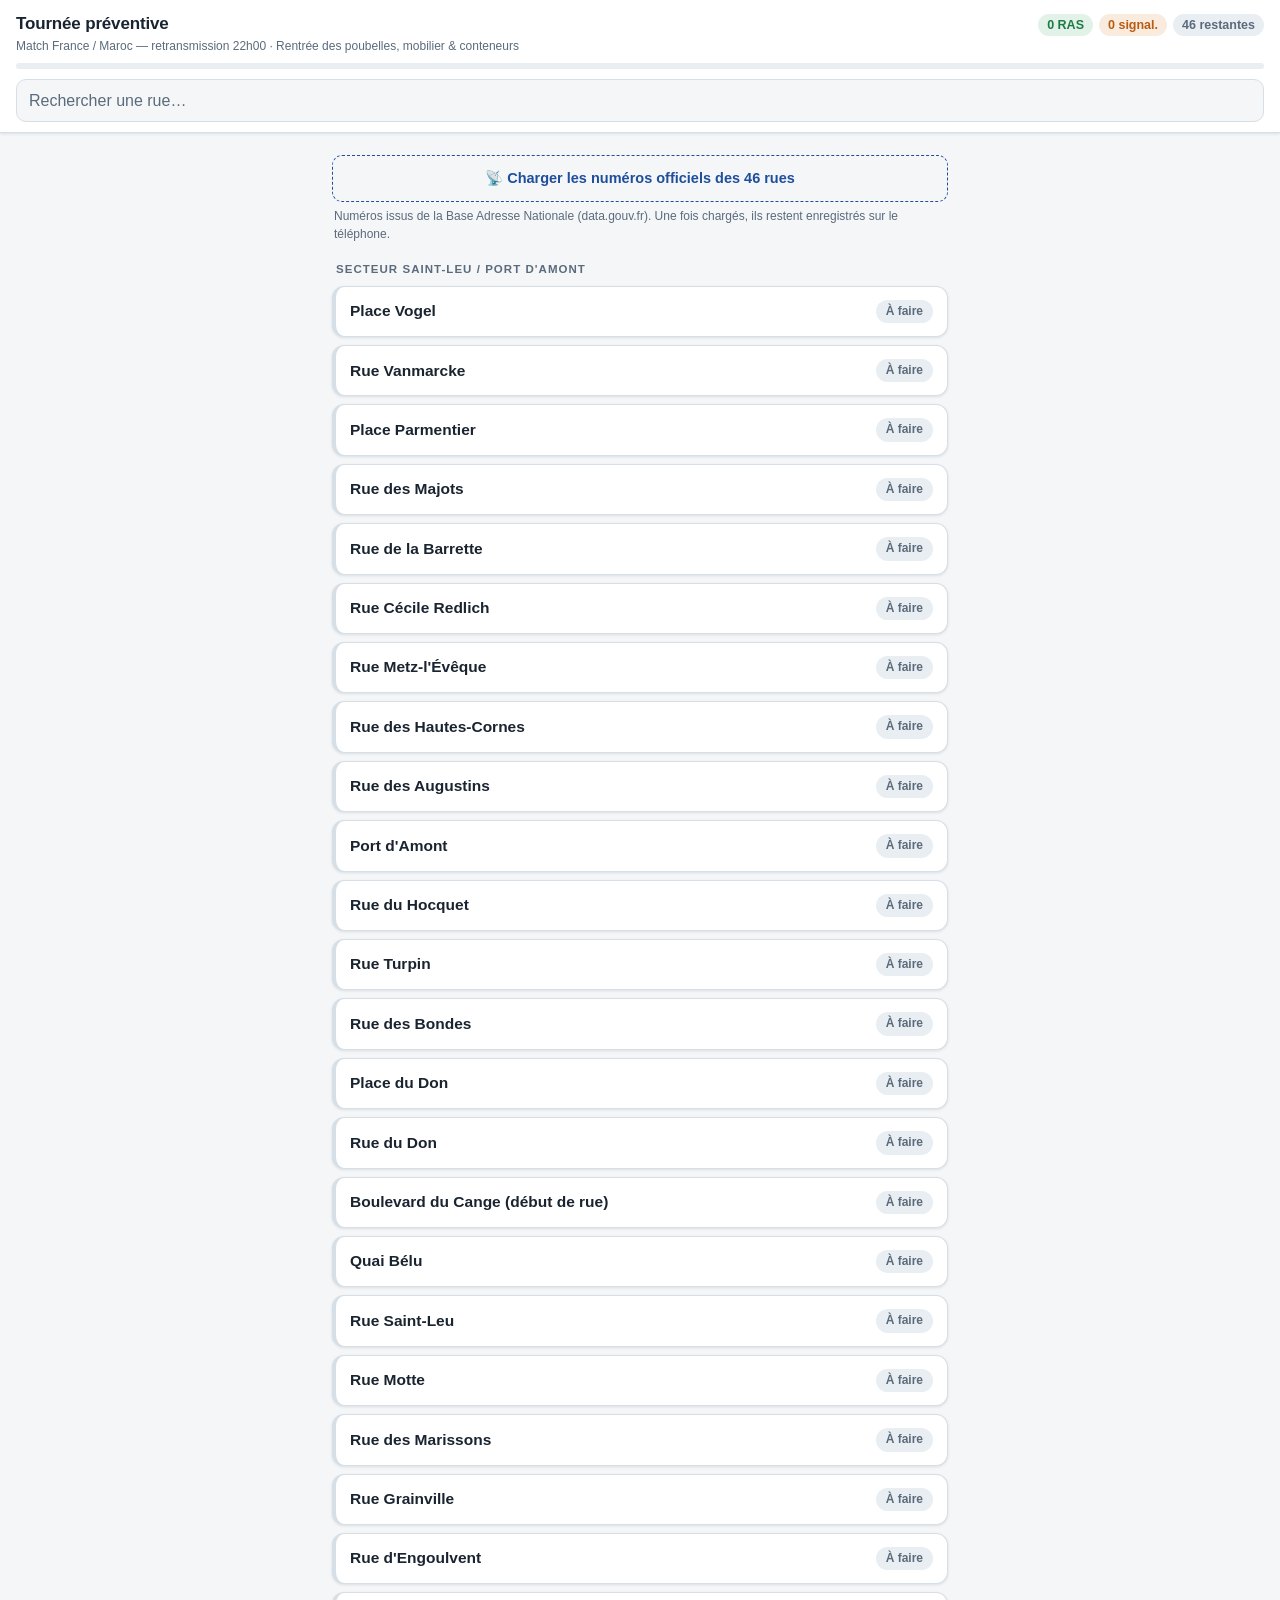
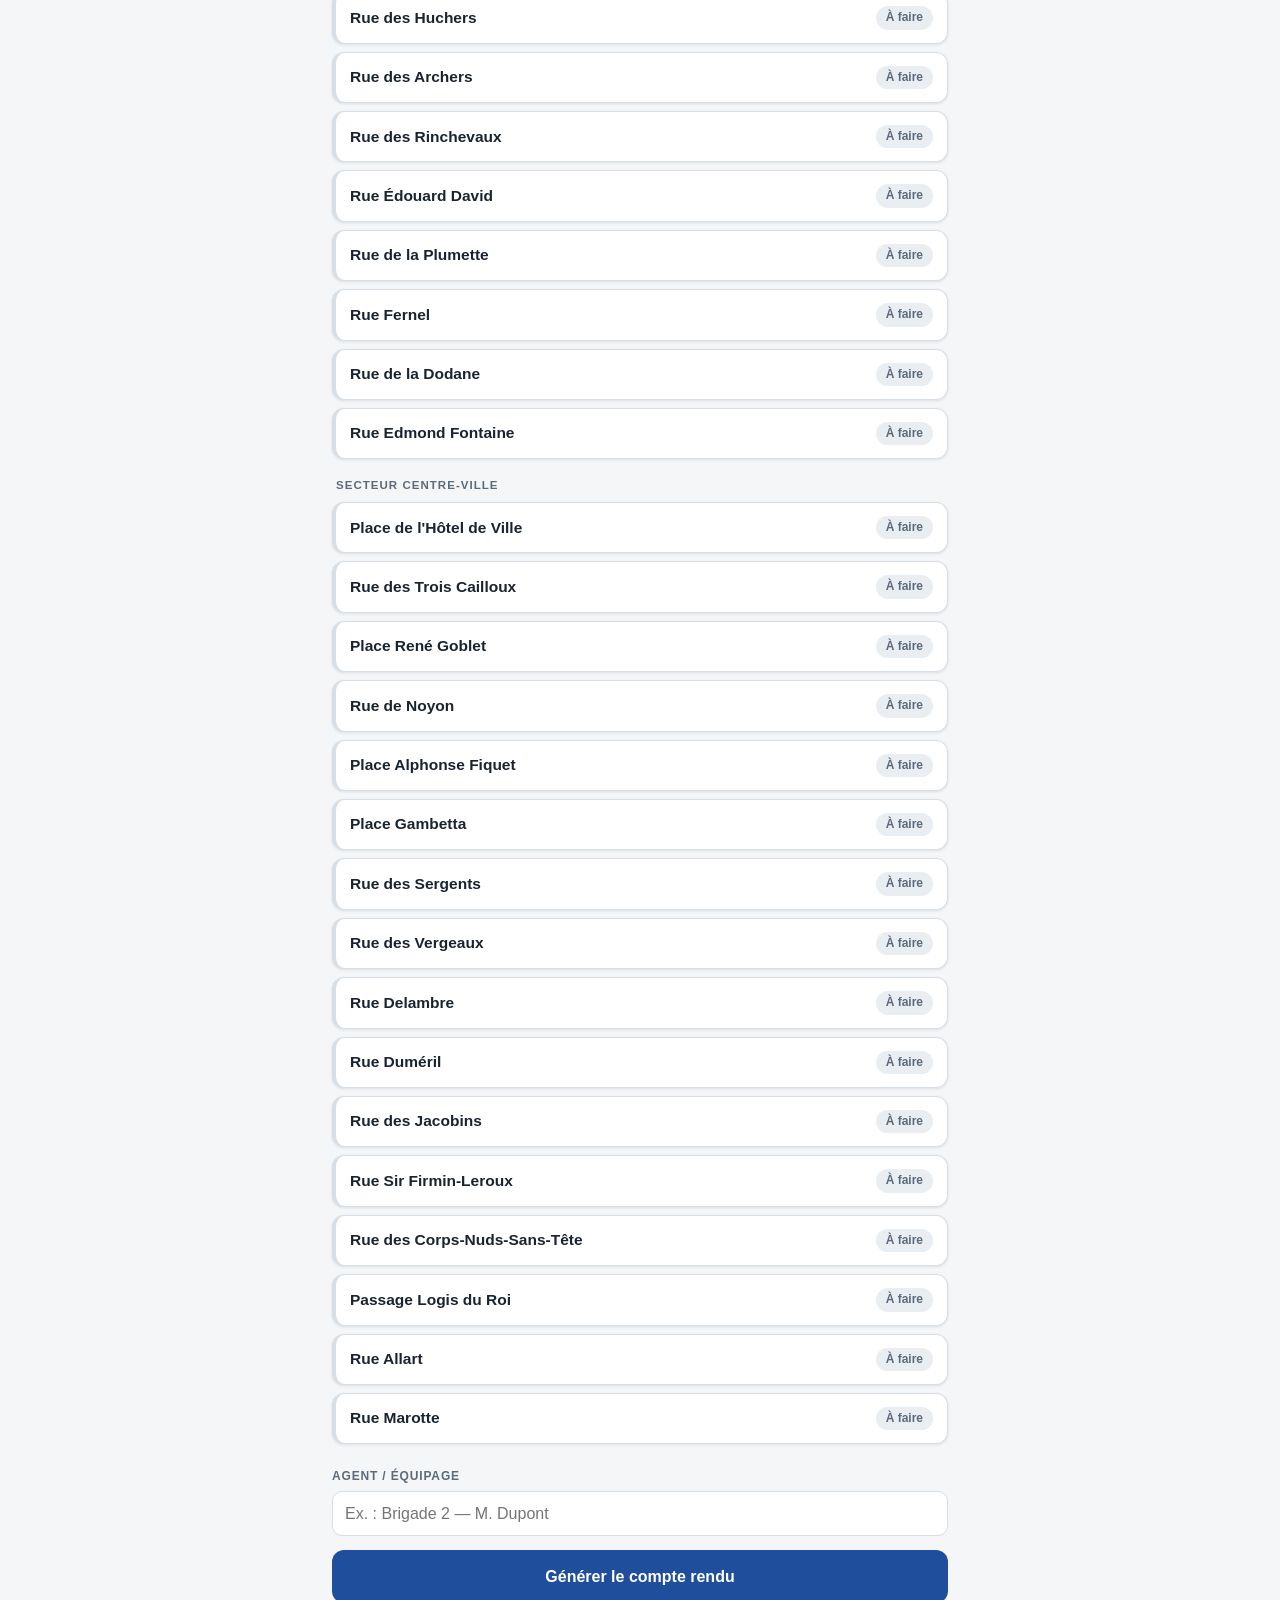
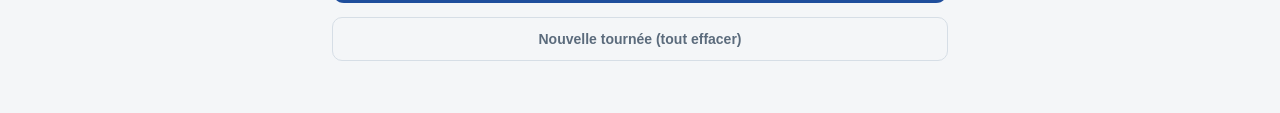
==== brigade-verte-v3/suivi/index.html @ 3e8d36f0 "Add street-patrol tracking page at /suivi/ with official house numbers Standalone mobile page to tra" ====
<!doctype html>
<html lang="fr">
<head>
<meta charset="utf-8">
<meta name="viewport" content="width=device-width, initial-scale=1, viewport-fit=cover">
<title>Suivi tournée — Match France / Maroc</title>
<link rel="icon" href="../assets/icons/icon-32.png">
<style>
:root{
  --ground:#F4F6F8; --card:#FFFFFF; --ink:#1A2430; --muted:#5B6B7C;
  --line:#D6DEE6; --accent:#1F4E9C; --accent-ink:#FFFFFF;
  --good:#1E7A46; --good-soft:#E2F2E8; --warn:#B85C12; --warn-soft:#F9EBDD;
  --todo-soft:#E9EEF3; --shadow:0 1px 3px rgba(20,32,48,.10); --chip-ink:#FFFFFF;
}
@media (prefers-color-scheme: dark){
  :root{
    --ground:#10161E; --card:#1A222D; --ink:#E8EDF3; --muted:#93A3B5;
    --line:#2B3644; --accent:#7FA9E8; --accent-ink:#0E1826;
    --good:#4CC07E; --good-soft:#173324; --warn:#E8963F; --warn-soft:#3A2712;
    --todo-soft:#232E3B; --shadow:0 1px 3px rgba(0,0,0,.35); --chip-ink:#10161E;
  }
}
*{box-sizing:border-box}
html,body{margin:0;padding:0}
body{
  background:var(--ground); color:var(--ink);
  font-family:-apple-system,BlinkMacSystemFont,"Segoe UI",Roboto,"Helvetica Neue",Arial,sans-serif;
  font-size:16px; line-height:1.45;
  -webkit-tap-highlight-color:transparent;
}
button{font:inherit; cursor:pointer}
input,textarea{font:inherit; color:var(--ink)}
button:focus-visible,input:focus-visible,textarea:focus-visible{outline:2px solid var(--accent); outline-offset:2px}
button:disabled{opacity:.55; cursor:default}

/* ── En-tête collant ── */
header{
  position:sticky; top:0; z-index:10;
  background:var(--card); border-bottom:1px solid var(--line);
  padding:12px 16px 10px; box-shadow:var(--shadow);
}
.hd-top{display:flex; align-items:baseline; justify-content:space-between; gap:8px}
h1{font-size:17px; font-weight:800; letter-spacing:-.01em; margin:0}
.hd-sub{font-size:12px; color:var(--muted); margin:1px 0 8px}
.counts{
  display:flex; gap:6px; font-size:12.5px; font-variant-numeric:tabular-nums;
  white-space:nowrap;
}
.count-chip{padding:2px 9px; border-radius:99px; font-weight:700}
.count-chip.ok{background:var(--good-soft); color:var(--good)}
.count-chip.pb{background:var(--warn-soft); color:var(--warn)}
.count-chip.left{background:var(--todo-soft); color:var(--muted)}
.progress{height:6px; border-radius:99px; background:var(--todo-soft); overflow:hidden; display:flex}
.progress .p-ok{background:var(--good); transition:width .25s}
.progress .p-pb{background:var(--warn); transition:width .25s}
.searchrow{display:flex; gap:8px; margin-top:10px}
.searchrow input{
  flex:1; min-width:0; padding:9px 12px; border:1px solid var(--line); border-radius:10px;
  background:var(--ground);
}
.searchrow input::placeholder{color:var(--muted)}

/* ── Chargement API global ── */
.api-bar{max-width:640px; margin:12px auto 0; padding:0}
.api-bar button{
  width:100%; padding:12px; border-radius:10px; border:1px dashed var(--accent);
  background:none; color:var(--accent); font-weight:700; font-size:14.5px;
}
.api-note{font-size:12px; color:var(--muted); margin:6px 2px 0}

/* ── Liste ── */
main{padding:10px 12px 40px; max-width:640px; margin:0 auto}
.sector{
  font-size:11.5px; font-weight:700; text-transform:uppercase; letter-spacing:.09em;
  color:var(--muted); margin:18px 4px 8px;
}
.street{
  background:var(--card); border:1px solid var(--line); border-radius:12px;
  margin-bottom:8px; overflow:hidden; box-shadow:var(--shadow);
  border-left:4px solid var(--line);
}
.street.st-ok{border-left-color:var(--good)}
.street.st-pb{border-left-color:var(--warn)}
.street-row{
  display:flex; align-items:center; gap:10px; width:100%;
  padding:13px 14px; background:none; border:0; color:inherit; text-align:left;
}
.street-name{flex:1; font-weight:600; font-size:15.5px}
.street-meta{font-size:12px; color:var(--muted); font-variant-numeric:tabular-nums; white-space:nowrap}
.pill{font-size:12px; font-weight:800; padding:3px 10px; border-radius:99px; white-space:nowrap}
.pill.ok{background:var(--good-soft); color:var(--good)}
.pill.pb{background:var(--warn-soft); color:var(--warn)}
.pill.todo{background:var(--todo-soft); color:var(--muted)}

.panel{border-top:1px solid var(--line); padding:12px 14px; display:none}
.street.open .panel{display:block}
.actions{display:flex; gap:8px}
.btn{
  flex:1; padding:12px 8px; border-radius:10px; border:1px solid var(--line);
  background:var(--ground); font-weight:700; font-size:15px; color:var(--ink);
}
.btn-ras.active{background:var(--good); border-color:var(--good); color:var(--chip-ink)}
.btn-pb.active{background:var(--warn); border-color:var(--warn); color:var(--chip-ink)}

/* ── Numéros de la rue ── */
.nums-block{margin-top:12px}
.nums-title{
  font-size:11.5px; font-weight:700; text-transform:uppercase; letter-spacing:.07em;
  color:var(--muted); margin:0 0 7px;
}
.api-row{display:flex; gap:8px; align-items:center}
.api-row button{
  flex:none; padding:9px 14px; border-radius:10px; border:1px solid var(--accent);
  background:none; color:var(--accent); font-weight:700; font-size:14px;
}
.api-status{flex:1; font-size:12.5px; color:var(--muted)}
.gen-row{display:flex; gap:8px; margin-top:8px}
.gen-row input{
  flex:1; min-width:0; padding:9px 12px; border:1px solid var(--line); border-radius:10px;
  background:var(--ground); font-variant-numeric:tabular-nums;
}
.gen-row input::placeholder{color:var(--muted)}
.gen-row button{
  flex:none; padding:9px 14px; border-radius:10px; border:1px solid var(--line);
  background:none; color:var(--muted); font-weight:700; font-size:14px;
}
.chips{display:flex; flex-wrap:wrap; gap:6px; margin-top:9px}
.chip{
  min-width:44px; min-height:40px; padding:6px 9px; border-radius:9px;
  border:1px solid var(--line); background:var(--ground); color:var(--ink);
  font-weight:700; font-size:14.5px; font-variant-numeric:tabular-nums;
}
.chip.c-ok{background:var(--good); border-color:var(--good); color:var(--chip-ink)}
.chip.c-pb{background:var(--warn); border-color:var(--warn); color:var(--chip-ink)}
.chips-legend{font-size:12px; color:var(--muted); margin-top:7px}
.nums-tools{display:flex; gap:8px; margin-top:9px}
.nums-tools input{
  flex:1; min-width:0; padding:8px 11px; border:1px solid var(--line); border-radius:9px;
  background:var(--ground); font-size:14px;
}
.nums-tools input::placeholder{color:var(--muted)}
.nums-tools button{
  flex:none; padding:8px 12px; border-radius:9px; border:1px solid var(--line);
  background:none; color:var(--muted); font-weight:700; font-size:13px;
}

/* ── Signalements par numéro ── */
.entries{display:none; margin-top:12px}
.street.has-entries .entries{display:block}
.entry{
  border:1px solid var(--line); border-radius:10px; padding:10px;
  margin-bottom:8px; background:var(--ground);
}
.entry-head{display:flex; align-items:center; gap:8px; margin-bottom:8px}
.entry-head label{font-size:12.5px; font-weight:700; color:var(--muted); white-space:nowrap}
.entry-num{
  flex:1; min-width:0; padding:8px 10px; border:1px solid var(--line); border-radius:8px;
  background:var(--card); font-variant-numeric:tabular-nums;
}
.entry-num::placeholder{color:var(--muted)}
.entry-del{
  width:34px; height:34px; flex:none; border-radius:8px; border:1px solid var(--line);
  background:var(--card); color:var(--muted); font-size:17px; font-weight:700; line-height:1;
}
.tags{display:flex; flex-wrap:wrap; gap:6px}
.tag{
  padding:7px 11px; border-radius:99px; border:1px solid var(--line);
  background:var(--card); font-size:13px; color:var(--ink);
}
.tag.active{background:var(--warn-soft); border-color:var(--warn); color:var(--warn); font-weight:700}
.entry textarea{
  width:100%; min-height:44px; margin-top:8px; padding:9px 12px; border:1px solid var(--line);
  border-radius:8px; background:var(--card); resize:vertical;
}
.entry textarea::placeholder{color:var(--muted)}
.add-entry{
  width:100%; padding:11px; border-radius:10px; border:1px dashed var(--warn);
  background:none; color:var(--warn); font-weight:700; font-size:14px;
}

/* ── Pied : compte rendu ── */
.report-zone{max-width:640px; margin:24px auto 0; padding:0 0 12px}
.big-btn{
  width:100%; padding:15px; border-radius:12px; border:0;
  background:var(--accent); color:var(--accent-ink); font-weight:800; font-size:16px;
}
.report-out{display:none; margin-top:14px; background:var(--card); border:1px solid var(--line); border-radius:12px; padding:14px}
.report-out.show{display:block}
.report-out pre{
  margin:0 0 12px; white-space:pre-wrap; word-wrap:break-word;
  font-family:ui-monospace,SFMono-Regular,Menlo,Consolas,monospace; font-size:13px; line-height:1.5;
  max-height:320px; overflow-y:auto;
}
.report-actions{display:flex; gap:8px}
.mini-btn{
  flex:1; padding:11px; border-radius:10px; border:1px solid var(--line);
  background:var(--ground); font-weight:700; color:var(--ink);
}
.footrow{display:flex; gap:8px; margin-top:14px}
.ghost{
  flex:1; padding:11px; border-radius:10px; border:1px solid var(--line);
  background:none; color:var(--muted); font-weight:600; font-size:14px;
}
.agent-row{margin-top:14px}
.agent-row label{display:block; font-size:12px; font-weight:700; color:var(--muted); text-transform:uppercase; letter-spacing:.07em; margin-bottom:5px}
.agent-row input{
  width:100%; padding:10px 12px; border:1px solid var(--line); border-radius:10px; background:var(--card);
}
.toast{
  position:fixed; bottom:18px; left:50%; transform:translateX(-50%) translateY(8px);
  background:var(--ink); color:var(--ground); padding:10px 18px; border-radius:99px;
  font-size:14px; font-weight:700; opacity:0; pointer-events:none; transition:opacity .2s, transform .2s;
  z-index:20; white-space:nowrap;
}
.toast.show{opacity:1; transform:translateX(-50%) translateY(0)}
@media (prefers-reduced-motion: reduce){ *{transition:none !important} }
</style>
</head>
<body>

<header>
  <div class="hd-top">
    <h1>Tournée préventive</h1>
    <div class="counts">
      <span class="count-chip ok" id="cOk">0 RAS</span><span class="count-chip pb" id="cPb">0 signal.</span><span class="count-chip left" id="cLeft">46 restantes</span>
    </div>
  </div>
  <p class="hd-sub">Match France / Maroc — retransmission 22h00 · Rentrée des poubelles, mobilier &amp; conteneurs</p>
  <div class="progress"><div class="p-ok" id="pOk" style="width:0%"></div><div class="p-pb" id="pPb" style="width:0%"></div></div>
  <div class="searchrow">
    <input type="search" id="search" placeholder="Rechercher une rue…" autocomplete="off">
  </div>
</header>

<main>
  <div class="api-bar">
    <button id="apiAllBtn">📡 Charger les numéros officiels des 46 rues</button>
    <p class="api-note" id="apiAllNote">Numéros issus de la Base Adresse Nationale (data.gouv.fr). Une fois chargés, ils restent enregistrés sur le téléphone.</p>
  </div>

  <div id="list"></div>

  <div class="report-zone">
    <div class="agent-row">
      <label for="agent">Agent / équipage</label>
      <input id="agent" placeholder="Ex. : Brigade 2 — M. Dupont" autocomplete="off">
    </div>
    <div style="height:14px"></div>
    <button class="big-btn" id="genBtn">Générer le compte rendu</button>
    <div class="report-out" id="reportOut">
      <pre id="reportText"></pre>
      <div class="report-actions">
        <button class="mini-btn" id="copyBtn">Copier</button>
        <button class="mini-btn" id="shareBtn">Partager</button>
      </div>
    </div>
    <div class="footrow">
      <button class="ghost" id="resetBtn">Nouvelle tournée (tout effacer)</button>
    </div>
  </div>
</main>

<div class="toast" id="toast"></div>

<script>
"use strict";
const SECTORS = [
  { name: "Secteur Saint-Leu / Port d'Amont", streets: [
    "Place Vogel","Rue Vanmarcke","Place Parmentier","Rue des Majots","Rue de la Barrette",
    "Rue Cécile Redlich","Rue Metz-l'Évêque","Rue des Hautes-Cornes","Rue des Augustins",
    "Port d'Amont","Rue du Hocquet","Rue Turpin","Rue des Bondes","Place du Don","Rue du Don",
    "Boulevard du Cange (début de rue)","Quai Bélu","Rue Saint-Leu","Rue Motte",
    "Rue des Marissons","Rue Grainville","Rue d'Engoulvent","Rue des Huchers","Rue des Archers",
    "Rue des Rinchevaux","Rue Édouard David","Rue de la Plumette","Rue Fernel",
    "Rue de la Dodane","Rue Edmond Fontaine"
  ]},
  { name: "Secteur Centre-ville", streets: [
    "Place de l'Hôtel de Ville","Rue des Trois Cailloux","Place René Goblet","Rue de Noyon",
    "Place Alphonse Fiquet","Place Gambetta","Rue des Sergents","Rue des Vergeaux",
    "Rue Delambre","Rue Duméril","Rue des Jacobins","Rue Sir Firmin-Leroux",
    "Rue des Corps-Nuds-Sans-Tête","Passage Logis du Roi","Rue Allart","Rue Marotte"
  ]}
];
const TAGS = ["Poubelles sorties","Conteneur Veolia","Mobilier commerce","Objet / projectile","Occupant prévenu","Autre"];
const ALL = SECTORS.flatMap(s => s.streets);
const KEY = "tournee-france-maroc-v1";

// Mêmes API que le reste de l'application (voir js/api.js)
const ADRESSE_API = "https://api-adresse.data.gouv.fr/search/";
const BAN_LOOKUP = "https://plateforme.adresse.data.gouv.fr/lookup/";
const AMIENS_CITYCODE = "80021";

let state = { agent: "", streets: {} };
try {
  const saved = JSON.parse(localStorage.getItem(KEY));
  if (saved && saved.streets) state = saved;
} catch (e) { /* stockage indisponible : la session reste en mémoire */ }

Object.values(state.streets).forEach(d => {
  if (!Array.isArray(d.entries)) d.entries = [];
  if (!Array.isArray(d.nums)) d.nums = []; // [{num:"12", st:"ok"|"pb"|""}]
});

function save(){
  try { localStorage.setItem(KEY, JSON.stringify(state)); } catch (e) {}
}
function st(name){
  if (!state.streets[name]) state.streets[name] = { status:"todo", time:"", entries:[], nums:[], api:false };
  return state.streets[name];
}
function now(){
  return new Date().toLocaleTimeString("fr-FR",{hour:"2-digit",minute:"2-digit"});
}
function numSortKey(v){
  const m = String(v).match(/\d+/);
  return m ? parseInt(m[0],10) : Infinity;
}
function sortNums(arr){
  arr.sort((a,b) => numSortKey(a.num) - numSortKey(b.num) || String(a.num).localeCompare(String(b.num),"fr"));
}
function norm(s){
  return String(s||"").normalize("NFD").replace(/[̀-ͯ]/g,"").toLowerCase()
    .replace(/[^a-z0-9]+/g," ").trim();
}

/* ── Récupération des numéros officiels (Base Adresse Nationale) ── */
function streetQuery(name){
  return name.replace(/\(.*?\)/g,"").trim(); // "Boulevard du Cange (début de rue)" → "Boulevard du Cange"
}
async function fetchStreetNums(name){
  const q = streetQuery(name);
  let nums = [];
  // 1) Retrouver l'identifiant BAN de la voie, puis lister tous ses numéros
  try {
    const r = await fetch(`${ADRESSE_API}?q=${encodeURIComponent(q)}&citycode=${AMIENS_CITYCODE}&type=street&limit=3`);
    if (r.ok){
      const j = await r.json();
      const feat = (j.features || []).find(f => f.properties && f.properties.id);
      if (feat){
        const r2 = await fetch(BAN_LOOKUP + encodeURIComponent(feat.properties.id));
        if (r2.ok){
          const v = await r2.json();
          const hns = Array.isArray(v.housenumbers) ? v.housenumbers
            : (v.housenumbers && typeof v.housenumbers === "object") ? Object.values(v.housenumbers)
            : Array.isArray(v.numeros) ? v.numeros : [];
          nums = hns.map(h => {
            if (typeof h === "string" || typeof h === "number") return String(h);
            const n = h.numero != null ? h.numero : h.number;
            const sfx = h.suffixe || h.suffix || "";
            return n != null ? (String(n) + (sfx ? " " + sfx : "")) : null;
          }).filter(Boolean);
        }
      }
    }
  } catch (e) { /* on passe au plan B */ }
  // 2) Plan B : recherche directe de numéros sur la voie
  if (!nums.length){
    try {
      const r3 = await fetch(`${ADRESSE_API}?q=${encodeURIComponent(q)}&citycode=${AMIENS_CITYCODE}&type=housenumber&limit=100`);
      if (r3.ok){
        const j3 = await r3.json();
        const target = norm(q);
        nums = (j3.features || [])
          .filter(f => f.properties && f.properties.housenumber &&
                       norm(f.properties.street || f.properties.name).indexOf(target) !== -1)
          .map(f => String(f.properties.housenumber));
      }
    } catch (e) { /* réseau indisponible */ }
  }
  // Déduplication
  const seen = new Set();
  return nums.filter(n => { const k = norm(n); if (seen.has(k)) return false; seen.add(k); return true; });
}
function mergeNums(name, fetched){
  const d = st(name);
  const existing = new Set(d.nums.map(x => norm(x.num)));
  let added = 0;
  fetched.forEach(n => {
    if (!existing.has(norm(n))){ d.nums.push({ num: n, st: "" }); added++; }
  });
  if (fetched.length) d.api = true;
  return added;
}

/* ── Rendu de la liste ── */
const listEl = document.getElementById("list");
const repaintFns = {};
SECTORS.forEach(sector => {
  const h = document.createElement("div");
  h.className = "sector";
  h.textContent = sector.name;
  listEl.appendChild(h);
  sector.streets.forEach(name => listEl.appendChild(buildStreet(name)));
});

function buildStreet(name){
  const s = st(name);
  const card = document.createElement("div");
  card.className = "street";
  card.dataset.name = name.toLowerCase();

  const row = document.createElement("button");
  row.className = "street-row";
  row.setAttribute("aria-expanded","false");
  const nm = document.createElement("span");
  nm.className = "street-name";
  nm.textContent = name;
  const meta = document.createElement("span");
  meta.className = "street-meta";
  const pill = document.createElement("span");
  pill.className = "pill todo";
  pill.textContent = "À faire";
  row.append(nm, meta, pill);

  const panel = document.createElement("div");
  panel.className = "panel";

  /* Boutons rue entière */
  const actions = document.createElement("div");
  actions.className = "actions";
  const bRas = document.createElement("button");
  bRas.className = "btn btn-ras";
  bRas.textContent = "✓ Rue RAS";
  const bPb = document.createElement("button");
  bPb.className = "btn btn-pb";
  bPb.textContent = "⚠ À signaler";
  actions.append(bRas, bPb);

  /* Bloc numéros */
  const numsBlock = document.createElement("div");
  numsBlock.className = "nums-block";
  const numsTitle = document.createElement("p");
  numsTitle.className = "nums-title";
  numsTitle.textContent = "Numéros de la rue";
  numsBlock.appendChild(numsTitle);

  const apiRow = document.createElement("div");
  apiRow.className = "api-row";
  const apiBtn = document.createElement("button");
  apiBtn.textContent = "📡 Charger les n°";
  const apiStatus = document.createElement("span");
  apiStatus.className = "api-status";
  apiRow.append(apiBtn, apiStatus);

  const genRow = document.createElement("div");
  genRow.className = "gen-row";
  const genInput = document.createElement("input");
  genInput.type = "number";
  genInput.min = "1";
  genInput.inputMode = "numeric";
  genInput.placeholder = "Ou : dernier n° (ex. 42)";
  const genBtn = document.createElement("button");
  genBtn.textContent = "Créer 1 → …";
  genRow.append(genInput, genBtn);

  const chips = document.createElement("div");
  chips.className = "chips";

  const legend = document.createElement("p");
  legend.className = "chips-legend";
  legend.textContent = "1 appui = fait (vert) · 2 appuis = à signaler (orange) · 3 appuis = remise à zéro";

  const tools = document.createElement("div");
  tools.className = "nums-tools";
  const addNumInput = document.createElement("input");
  addNumInput.placeholder = "Ajouter un n° isolé (ex. 12 bis)";
  addNumInput.autocomplete = "off";
  const addNumBtn = document.createElement("button");
  addNumBtn.textContent = "+ n°";
  tools.append(addNumInput, addNumBtn);

  numsBlock.append(apiRow, genRow, chips, legend, tools);

  /* Signalements */
  const entriesEl = document.createElement("div");
  entriesEl.className = "entries";
  const addBtn = document.createElement("button");
  addBtn.className = "add-entry";
  addBtn.textContent = "+ Ajouter un signalement";
  entriesEl.appendChild(addBtn);

  function findEntry(num){
    return st(name).entries.find(en => en.num.trim() === String(num).trim());
  }

  function buildEntry(entry){
    const box = document.createElement("div");
    box.className = "entry";
    const head = document.createElement("div");
    head.className = "entry-head";
    const lab = document.createElement("label");
    lab.textContent = "N°";
    const num = document.createElement("input");
    num.className = "entry-num";
    num.placeholder = "Ex. : 12, 12 bis, face au 8…";
    num.autocomplete = "off";
    num.value = entry.num || "";
    num.addEventListener("input", () => { entry.num = num.value; save(); });
    const del = document.createElement("button");
    del.className = "entry-del";
    del.textContent = "×";
    del.setAttribute("aria-label","Supprimer ce signalement");
    del.addEventListener("click", () => {
      const d = st(name);
      const i = d.entries.indexOf(entry);
      if (i >= 0) d.entries.splice(i,1);
      const rec = d.nums.find(x => x.num === entry.num && x.st === "pb");
      if (rec) rec.st = "ok";
      box.remove();
      save(); paintChips(); paint();
    });
    head.append(lab, num, del);

    const tags = document.createElement("div");
    tags.className = "tags";
    TAGS.forEach(t => {
      const b = document.createElement("button");
      b.className = "tag" + (entry.tags.includes(t) ? " active" : "");
      b.textContent = t;
      b.addEventListener("click", () => {
        const i = entry.tags.indexOf(t);
        if (i >= 0) entry.tags.splice(i,1); else entry.tags.push(t);
        b.classList.toggle("active", i < 0);
        save();
      });
      tags.appendChild(b);
    });

    const note = document.createElement("textarea");
    note.placeholder = "Précision (commerce, emplacement…)";
    note.value = entry.note || "";
    note.addEventListener("input", () => { entry.note = note.value; save(); });

    box.append(head, tags, note);
    entriesEl.insertBefore(box, entriesEl.lastElementChild);
    return box;
  }

  function addEntryFor(numVal){
    const d = st(name);
    const entry = { num: String(numVal), tags: [], note: "" };
    d.entries.push(entry);
    buildEntry(entry);
    return entry;
  }

  function removeEmptyEntry(numVal){
    const d = st(name);
    const idx = d.entries.findIndex(en =>
      en.num.trim() === String(numVal).trim() && !en.tags.length && !en.note.trim());
    if (idx >= 0){
      d.entries.splice(idx,1);
      entriesEl.querySelectorAll(".entry").forEach(b => {
        const inp = b.querySelector(".entry-num");
        if (inp && inp.value.trim() === String(numVal).trim() &&
            !b.querySelector(".tag.active") && !b.querySelector("textarea").value.trim()){
          b.remove();
        }
      });
    }
  }

  function paintChips(){
    chips.textContent = "";
    const d = st(name);
    sortNums(d.nums);
    d.nums.forEach(rec => {
      const c = document.createElement("button");
      c.className = "chip" + (rec.st === "ok" ? " c-ok" : rec.st === "pb" ? " c-pb" : "");
      c.textContent = rec.num;
      c.setAttribute("aria-label","N° " + rec.num + (rec.st === "ok" ? " : fait" : rec.st === "pb" ? " : à signaler" : " : à faire"));
      c.addEventListener("click", () => {
        if (!rec.st){ rec.st = "ok"; }
        else if (rec.st === "ok"){
          rec.st = "pb";
          const dd = st(name);
          if (dd.status !== "pb"){ dd.status = "pb"; }
          if (!dd.time) dd.time = now();
          if (!findEntry(rec.num)) addEntryFor(rec.num);
        } else {
          rec.st = "";
          removeEmptyEntry(rec.num);
        }
        save(); paintChips(); paint();
      });
      chips.appendChild(c);
    });
    apiStatus.textContent = d.api ? d.nums.length + " n° chargés (officiel)" : "";
  }

  function paint(){
    const d = st(name);
    const donePb = d.nums.filter(x => x.st === "pb").length;
    const doneOk = d.nums.filter(x => x.st === "ok").length;
    const total = d.nums.length;
    const hasPb = d.status === "pb" || donePb > 0 || d.entries.length > 0;

    card.classList.toggle("st-ok", d.status === "ok");
    card.classList.toggle("st-pb", d.status !== "ok" && hasPb);
    card.classList.toggle("has-entries", hasPb);
    bRas.classList.toggle("active", d.status === "ok");
    bPb.classList.toggle("active", d.status === "pb");
    pill.className = "pill " + (d.status === "ok" ? "ok" : hasPb ? "pb" : "todo");
    const nSig = Math.max(d.entries.length, donePb);
    pill.textContent = d.status === "ok" ? "RAS"
      : hasPb ? (nSig > 1 ? nSig + " signalements" : "Signalé")
      : "À faire";
    const parts = [];
    if (total) parts.push((doneOk + donePb) + "/" + total + " n°");
    if (d.time) parts.push(d.time);
    meta.textContent = parts.join(" · ");
    updateHeader();
  }

  async function loadApi(){
    apiBtn.disabled = true;
    apiStatus.textContent = "Chargement…";
    const fetched = await fetchStreetNums(name);
    apiBtn.disabled = false;
    if (!fetched.length){
      apiStatus.textContent = "API indisponible — utilisez « Créer 1 → … »";
      return false;
    }
    mergeNums(name, fetched);
    save(); paintChips(); paint();
    return true;
  }
  apiBtn.addEventListener("click", loadApi);
  repaintFns[name] = { paintChips, paint, loadApi };

  genBtn.addEventListener("click", () => {
    const nMax = parseInt(genInput.value, 10);
    if (!nMax || nMax < 1 || nMax > 500) { genInput.focus(); return; }
    const d = st(name);
    const existing = new Set(d.nums.map(x => String(x.num)));
    for (let i = 1; i <= nMax; i++){
      if (!existing.has(String(i))) d.nums.push({ num: String(i), st: "" });
    }
    genInput.value = "";
    save(); paintChips(); paint();
  });

  addNumBtn.addEventListener("click", () => {
    const v = addNumInput.value.trim();
    if (!v) { addNumInput.focus(); return; }
    const d = st(name);
    if (!d.nums.some(x => String(x.num) === v)) d.nums.push({ num: v, st: "" });
    addNumInput.value = "";
    save(); paintChips(); paint();
  });

  addBtn.addEventListener("click", () => {
    addEntryFor("");
    const d = st(name);
    if (d.status !== "pb"){ d.status = "pb"; if (!d.time) d.time = now(); }
    save(); paint();
    const last = entriesEl.querySelectorAll(".entry");
    if (last.length) last[last.length-1].querySelector(".entry-num").focus();
  });

  s.entries.forEach(entry => buildEntry(entry));

  panel.append(actions, numsBlock, entriesEl);
  card.append(row, panel);

  row.addEventListener("click", () => {
    const open = card.classList.toggle("open");
    row.setAttribute("aria-expanded", open ? "true" : "false");
  });
  bRas.addEventListener("click", () => {
    const d = st(name);
    if (d.status === "ok") { d.status = "todo"; d.time = ""; }
    else {
      d.status = "ok"; d.time = now();
      d.nums.forEach(x => { if (x.st !== "pb") x.st = "ok"; });
      card.classList.remove("open");
      row.setAttribute("aria-expanded","false");
    }
    save(); paintChips(); paint();
  });
  bPb.addEventListener("click", () => {
    const d = st(name);
    if (d.status === "pb") { d.status = "todo"; d.time = ""; }
    else { d.status = "pb"; d.time = now(); if (!d.entries.length) addEntryFor(""); }
    save(); paint();
  });

  paintChips();
  paint();
  return card;
}

/* ── Chargement global ── */
const apiAllBtn = document.getElementById("apiAllBtn");
const apiAllNote = document.getElementById("apiAllNote");
apiAllBtn.addEventListener("click", async () => {
  apiAllBtn.disabled = true;
  let done = 0, failed = 0;
  for (const name of ALL){
    if (st(name).api){ done++; apiAllBtn.textContent = `📡 Chargement… ${done}/${ALL.length}`; continue; }
    const ok = await repaintFns[name].loadApi();
    if (!ok) failed++;
    done++;
    apiAllBtn.textContent = `📡 Chargement… ${done}/${ALL.length}`;
    await new Promise(res => setTimeout(res, 120)); // ménage l'API (limite de débit)
  }
  apiAllBtn.disabled = false;
  apiAllBtn.textContent = "📡 Charger les numéros officiels des 46 rues";
  apiAllNote.textContent = failed
    ? (ALL.length - failed) + " rues chargées — " + failed + " rues sans réponse (réessayez ou utilisez « Créer 1 → … »)."
    : "Numéros chargés pour les 46 rues. Ils restent enregistrés sur le téléphone.";
});

/* ── Compteurs ── */
function updateHeader(){
  let ok = 0, pb = 0;
  ALL.forEach(n => {
    const d = state.streets[n];
    if (!d) return;
    if (d.status === "ok") ok++;
    else if (d.status === "pb" || d.entries.length || d.nums.some(x => x.st === "pb")) pb++;
  });
  const left = ALL.length - ok - pb;
  document.getElementById("cOk").textContent = ok + " RAS";
  document.getElementById("cPb").textContent = pb + " signal.";
  document.getElementById("cLeft").textContent = left + " restante" + (left > 1 ? "s" : "");
  document.getElementById("pOk").style.width = (ok / ALL.length * 100) + "%";
  document.getElementById("pPb").style.width = (pb / ALL.length * 100) + "%";
}

/* ── Recherche ── */
document.getElementById("search").addEventListener("input", e => {
  const q = e.target.value.trim().toLowerCase();
  document.querySelectorAll(".street").forEach(c => {
    c.style.display = c.dataset.name.includes(q) ? "" : "none";
  });
  document.querySelectorAll(".sector").forEach(h => {
    let el = h.nextElementSibling, visible = false;
    while (el && !el.classList.contains("sector")) {
      if (el.classList.contains("street") && el.style.display !== "none") visible = true;
      el = el.nextElementSibling;
    }
    h.style.display = visible ? "" : "none";
  });
});

/* ── Agent ── */
const agentInput = document.getElementById("agent");
agentInput.value = state.agent || "";
agentInput.addEventListener("input", () => { state.agent = agentInput.value; save(); });

/* ── Compte rendu ── */
function fmtRange(nums){
  const ints = nums.map(numSortKey).filter(v => v !== Infinity).sort((a,b) => a-b);
  const others = nums.filter(v => numSortKey(v) === Infinity);
  const out = [];
  let start = null, prev = null;
  ints.forEach(v => {
    if (start === null){ start = prev = v; return; }
    if (v === prev + 1){ prev = v; return; }
    out.push(start === prev ? String(start) : start + "–" + prev);
    start = prev = v;
  });
  if (start !== null) out.push(start === prev ? String(start) : start + "–" + prev);
  return out.concat(others).join(", ");
}

function buildReport(){
  const dateStr = new Date().toLocaleDateString("fr-FR",{weekday:"long",day:"numeric",month:"long",year:"numeric"});
  const ras = [], pbs = [], todo = [];
  ALL.forEach(n => {
    const d = state.streets[n];
    const hasPb = d && (d.status === "pb" || d.entries.length || d.nums.some(x => x.st === "pb"));
    if (d && d.status === "ok") ras.push({ n, d });
    else if (hasPb) pbs.push({ n, d });
    else todo.push(n);
  });
  const L = [];
  L.push("COMPTE RENDU — TOURNÉE PRÉVENTIVE");
  L.push("Retransmission du match France / Maroc (22h00) — match classé à risque");
  L.push("Date : " + dateStr + " — Édité à " + now());
  if (state.agent) L.push("Agent / équipage : " + state.agent);
  L.push("");
  L.push("Rues contrôlées : " + (ras.length + pbs.length) + " / " + ALL.length);
  L.push("• RAS : " + ras.length);
  L.push("• Rues avec signalement : " + pbs.length);
  if (pbs.length){
    L.push("");
    L.push("SIGNALEMENTS À PRENDRE EN CHARGE :");
    pbs.forEach(({n,d}) => {
      const okNums = d.nums.filter(x => x.st === "ok").map(x => x.num);
      let head = "• " + n + (d.time ? " (" + d.time + ")" : "");
      if (d.nums.length) head += " — n° contrôlés : " + (d.nums.filter(x => x.st).length) + "/" + d.nums.length;
      L.push(head);
      d.entries.forEach(en => {
        let line = "   - " + (en.num.trim() ? "n° " + en.num.trim() : "sans n° précis");
        if (en.tags.length) line += " — " + en.tags.join(", ");
        if (en.note.trim()) line += " — " + en.note.trim();
        L.push(line);
      });
      if (okNums.length) L.push("   - RAS aux n° " + fmtRange(okNums));
    });
  }
  if (ras.length){
    L.push("");
    L.push("RUES RAS (poubelles, mobilier et conteneurs rentrés ou absents) :");
    ras.forEach(({n,d}) => {
      const done = d.nums.filter(x => x.st).map(x => x.num);
      L.push("• " + n + (done.length ? " — n° " + fmtRange(done) : "") + (d.time ? " (" + d.time + ")" : ""));
    });
  }
  if (todo.length){
    L.push("");
    L.push("RUES NON CONTRÔLÉES :");
    L.push(todo.join(" · "));
  }
  L.push("");
  L.push("Compte rendu transmis au CSU et à l'ensemble des chefs de service pour prise en charge des bacs et objets restant sur la voie publique.");
  return L.join("\n");
}

const reportOut = document.getElementById("reportOut");
const reportText = document.getElementById("reportText");
document.getElementById("genBtn").addEventListener("click", () => {
  reportText.textContent = buildReport();
  reportOut.classList.add("show");
  reportOut.scrollIntoView({ behavior:"smooth", block:"nearest" });
});

function toast(msg){
  const t = document.getElementById("toast");
  t.textContent = msg;
  t.classList.add("show");
  setTimeout(() => t.classList.remove("show"), 1800);
}
function copyText(txt){
  if (navigator.clipboard && navigator.clipboard.writeText) {
    navigator.clipboard.writeText(txt).then(() => toast("Compte rendu copié"), () => legacyCopy(txt));
  } else legacyCopy(txt);
}
function legacyCopy(txt){
  const ta = document.createElement("textarea");
  ta.value = txt;
  document.body.appendChild(ta);
  ta.select();
  try { document.execCommand("copy"); toast("Compte rendu copié"); }
  catch (e) { toast("Copie impossible — sélectionnez le texte"); }
  document.body.removeChild(ta);
}
document.getElementById("copyBtn").addEventListener("click", () => copyText(reportText.textContent));
document.getElementById("shareBtn").addEventListener("click", () => {
  const txt = reportText.textContent;
  if (navigator.share) navigator.share({ title:"Compte rendu tournée", text:txt }).catch(() => {});
  else copyText(txt);
});

document.getElementById("resetBtn").addEventListener("click", () => {
  if (!confirm("Effacer toute la tournée en cours ?")) return;
  state = { agent: state.agent, streets: {} };
  save();
  location.reload();
});

updateHeader();
</script>
</body>
</html>
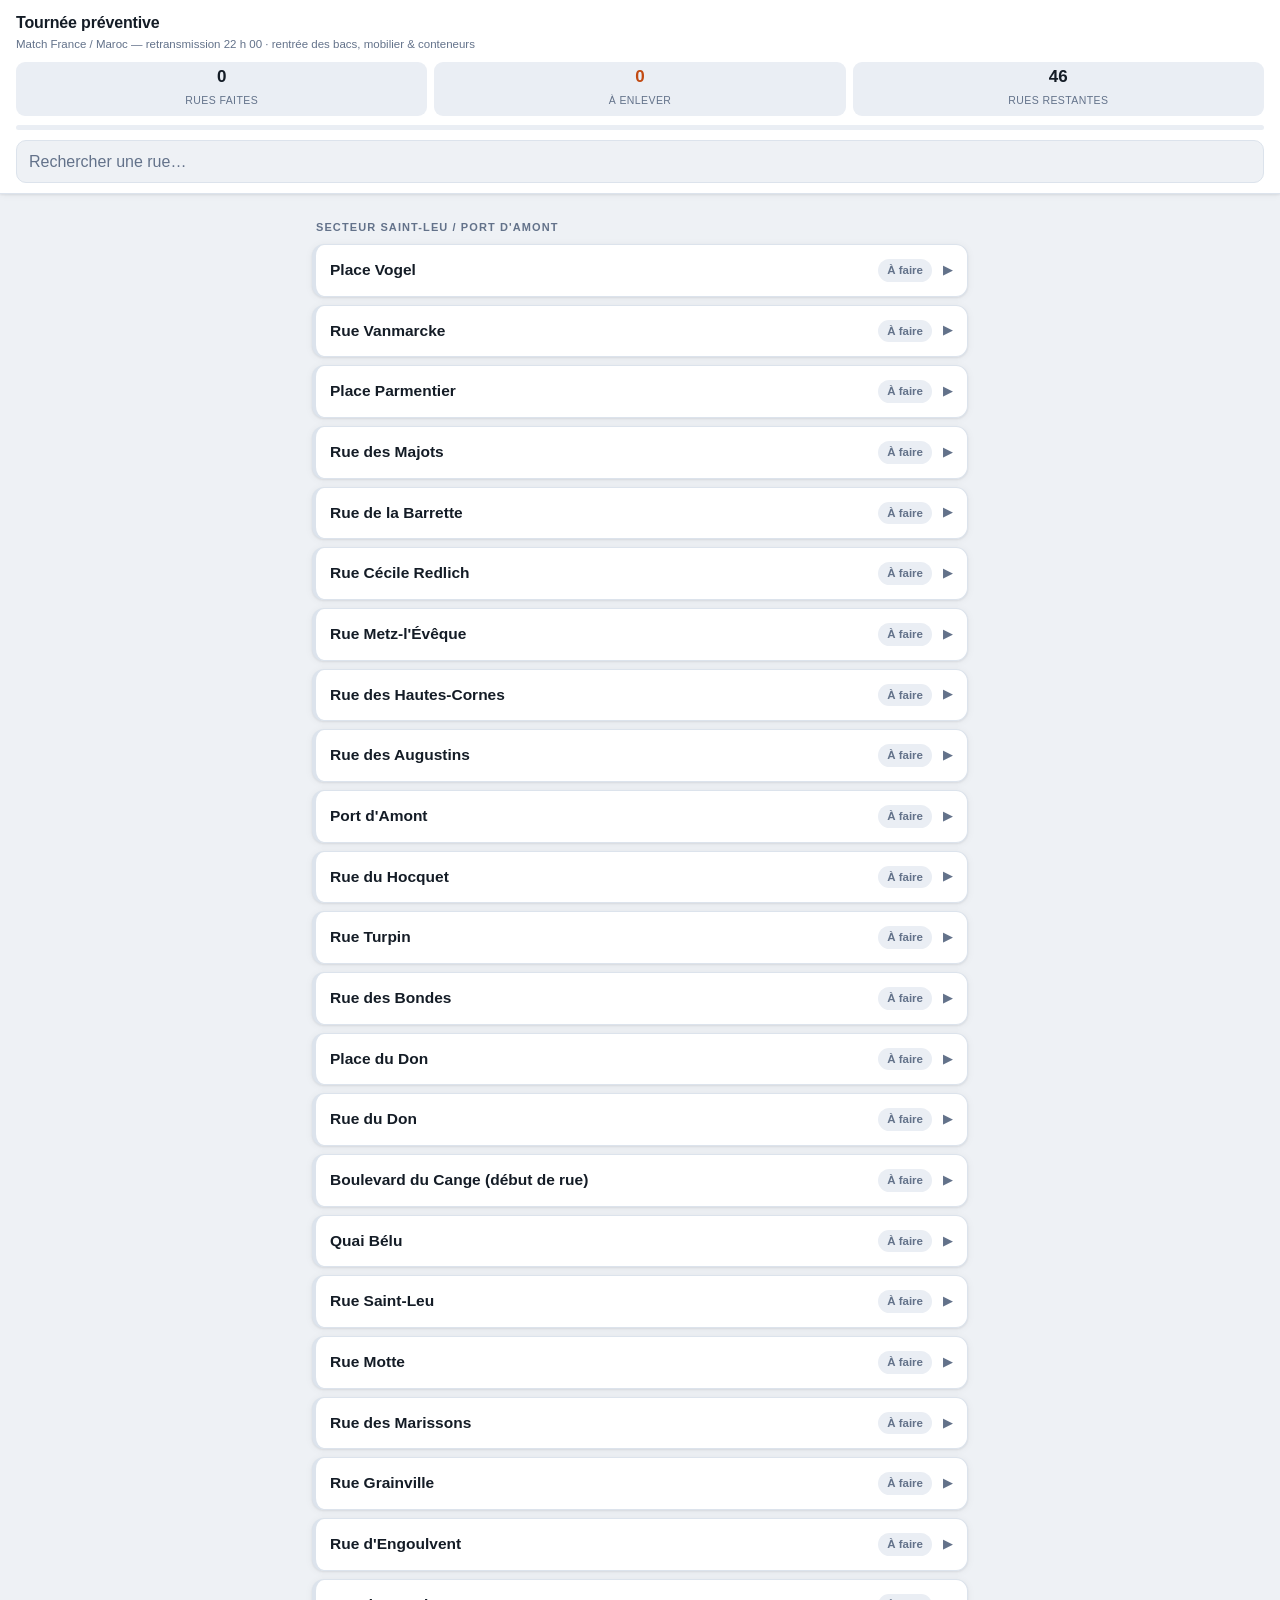
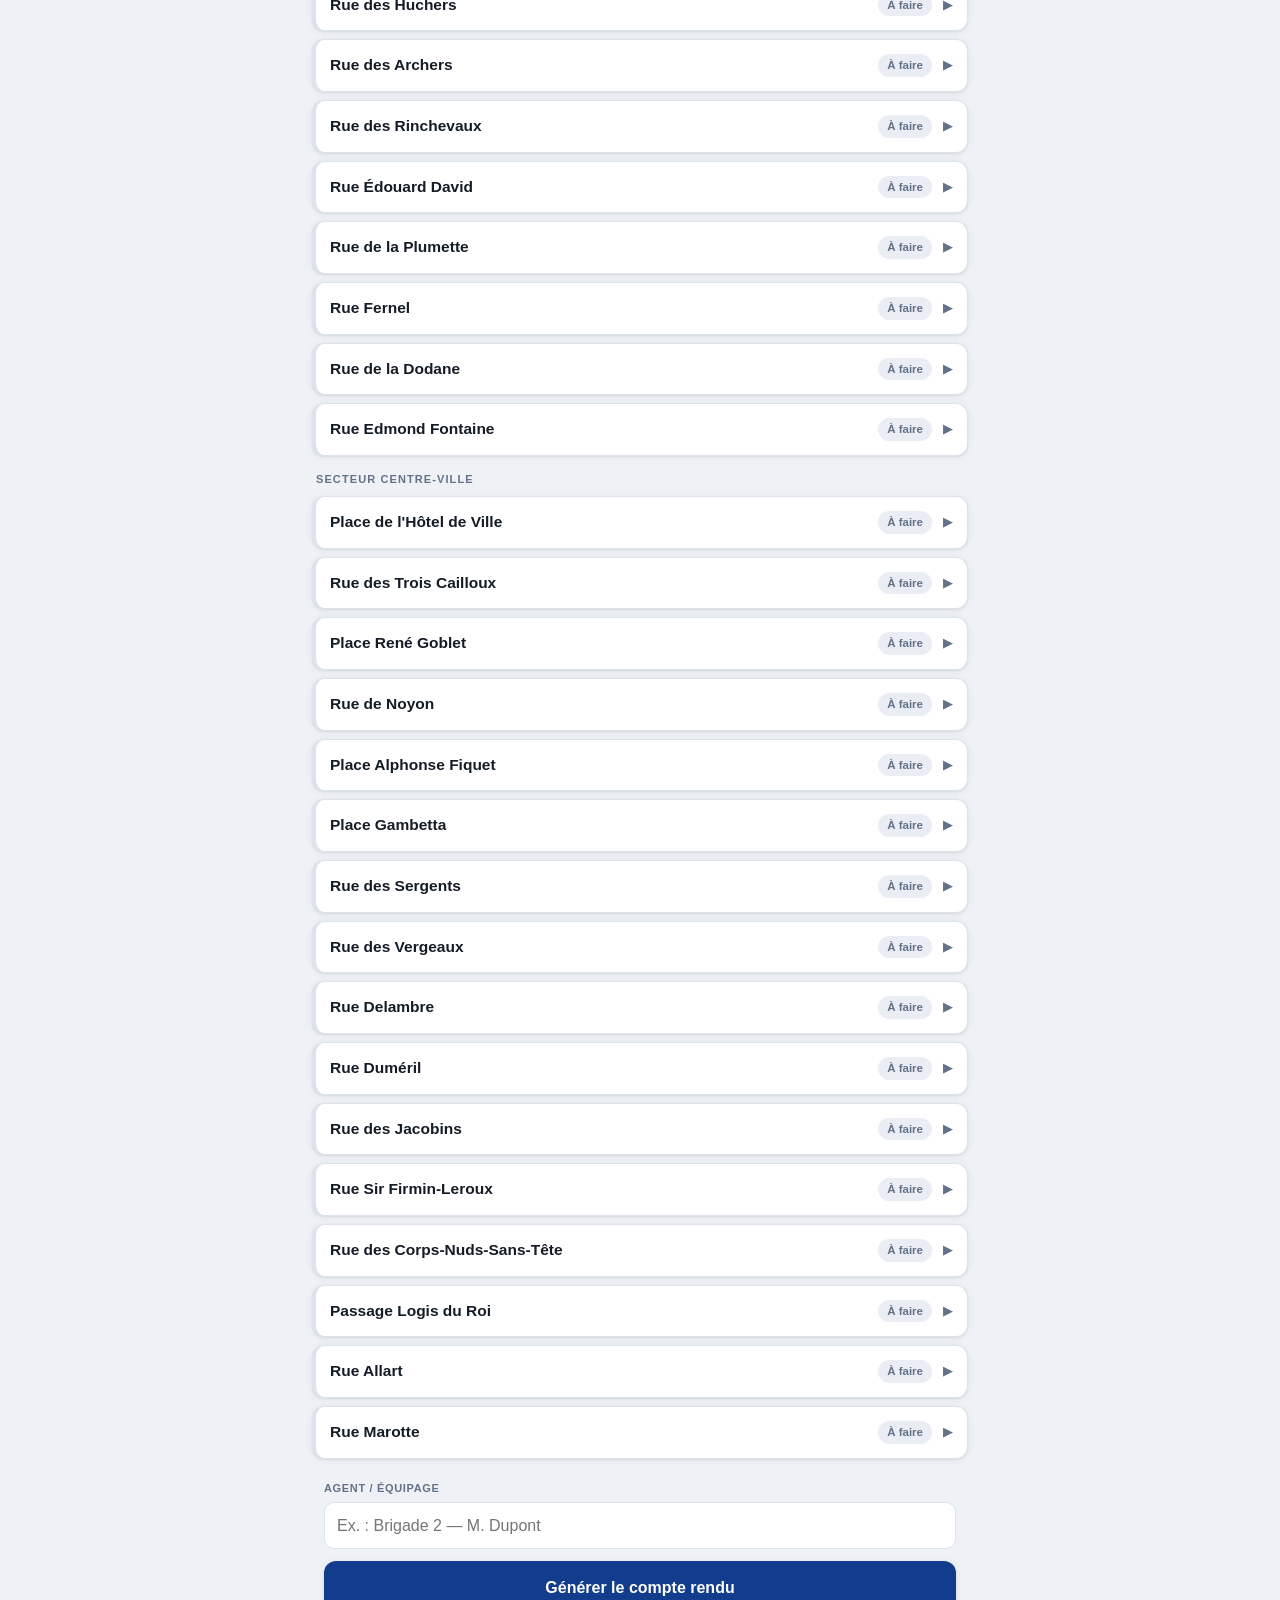
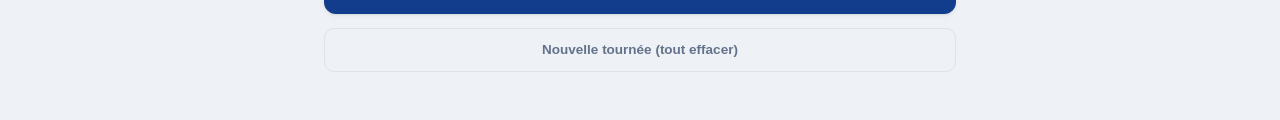
==== commit 5c317572: "Rebuild /suivi/ patrol tracker around real field workflow Complete rewrite driven by field feedback:" ====
--- a/brigade-verte-v3/suivi/index.html
+++ b/brigade-verte-v3/suivi/index.html
@@ -3,21 +3,23 @@
 <head>
 <meta charset="utf-8">
 <meta name="viewport" content="width=device-width, initial-scale=1, viewport-fit=cover">
-<title>Suivi tournée — Match France / Maroc</title>
+<title>Suivi tournée — France / Maroc</title>
 <link rel="icon" href="../assets/icons/icon-32.png">
 <style>
 :root{
-  --ground:#F4F6F8; --card:#FFFFFF; --ink:#1A2430; --muted:#5B6B7C;
-  --line:#D6DEE6; --accent:#1F4E9C; --accent-ink:#FFFFFF;
-  --good:#1E7A46; --good-soft:#E2F2E8; --warn:#B85C12; --warn-soft:#F9EBDD;
-  --todo-soft:#E9EEF3; --shadow:0 1px 3px rgba(20,32,48,.10); --chip-ink:#FFFFFF;
+  --ground:#EEF1F5; --card:#FFFFFF; --ink:#141C26; --muted:#63728A;
+  --line:#DCE3EC; --accent:#123D8C; --accent-2:#1E56C4; --accent-ink:#FFFFFF;
+  --ok:#177245; --ok-soft:#E4F2E9; --pb:#C24A12; --pb-soft:#FBEADD;
+  --neutral:#EAEEF4; --shadow:0 1px 2px rgba(20,28,38,.08),0 1px 8px rgba(20,28,38,.05);
+  --chip-ink:#FFFFFF;
 }
 @media (prefers-color-scheme: dark){
   :root{
-    --ground:#10161E; --card:#1A222D; --ink:#E8EDF3; --muted:#93A3B5;
-    --line:#2B3644; --accent:#7FA9E8; --accent-ink:#0E1826;
-    --good:#4CC07E; --good-soft:#173324; --warn:#E8963F; --warn-soft:#3A2712;
-    --todo-soft:#232E3B; --shadow:0 1px 3px rgba(0,0,0,.35); --chip-ink:#10161E;
+    --ground:#0D131C; --card:#161F2B; --ink:#E9EFF6; --muted:#8D9BB0;
+    --line:#26313F; --accent:#3E6FD6; --accent-2:#5B87E6; --accent-ink:#0B1220;
+    --ok:#43C07C; --ok-soft:#123024; --pb:#EB934A; --pb-soft:#36230F;
+    --neutral:#1F2937; --shadow:0 1px 2px rgba(0,0,0,.4);
+    --chip-ink:#0B1220;
   }
 }
 *{box-sizing:border-box}
@@ -25,238 +27,194 @@
 body{
   background:var(--ground); color:var(--ink);
   font-family:-apple-system,BlinkMacSystemFont,"Segoe UI",Roboto,"Helvetica Neue",Arial,sans-serif;
-  font-size:16px; line-height:1.45;
-  -webkit-tap-highlight-color:transparent;
-}
-button{font:inherit; cursor:pointer}
+  font-size:16px; line-height:1.45; -webkit-tap-highlight-color:transparent;
+}
+button{font:inherit; cursor:pointer; color:inherit}
 input,textarea{font:inherit; color:var(--ink)}
-button:focus-visible,input:focus-visible,textarea:focus-visible{outline:2px solid var(--accent); outline-offset:2px}
-button:disabled{opacity:.55; cursor:default}
-
-/* ── En-tête collant ── */
+:focus-visible{outline:2px solid var(--accent-2); outline-offset:2px}
+button:disabled{opacity:.5; cursor:default}
+.tnum{font-variant-numeric:tabular-nums}
+
+/* ══ En-tête ══ */
 header{
-  position:sticky; top:0; z-index:10;
-  background:var(--card); border-bottom:1px solid var(--line);
-  padding:12px 16px 10px; box-shadow:var(--shadow);
-}
-.hd-top{display:flex; align-items:baseline; justify-content:space-between; gap:8px}
-h1{font-size:17px; font-weight:800; letter-spacing:-.01em; margin:0}
-.hd-sub{font-size:12px; color:var(--muted); margin:1px 0 8px}
-.counts{
-  display:flex; gap:6px; font-size:12.5px; font-variant-numeric:tabular-nums;
-  white-space:nowrap;
-}
-.count-chip{padding:2px 9px; border-radius:99px; font-weight:700}
-.count-chip.ok{background:var(--good-soft); color:var(--good)}
-.count-chip.pb{background:var(--warn-soft); color:var(--warn)}
-.count-chip.left{background:var(--todo-soft); color:var(--muted)}
-.progress{height:6px; border-radius:99px; background:var(--todo-soft); overflow:hidden; display:flex}
-.progress .p-ok{background:var(--good); transition:width .25s}
-.progress .p-pb{background:var(--warn); transition:width .25s}
-.searchrow{display:flex; gap:8px; margin-top:10px}
-.searchrow input{
-  flex:1; min-width:0; padding:9px 12px; border:1px solid var(--line); border-radius:10px;
-  background:var(--ground);
-}
-.searchrow input::placeholder{color:var(--muted)}
-
-/* ── Chargement API global ── */
-.api-bar{max-width:640px; margin:12px auto 0; padding:0}
-.api-bar button{
-  width:100%; padding:12px; border-radius:10px; border:1px dashed var(--accent);
-  background:none; color:var(--accent); font-weight:700; font-size:14.5px;
-}
-.api-note{font-size:12px; color:var(--muted); margin:6px 2px 0}
-
-/* ── Liste ── */
-main{padding:10px 12px 40px; max-width:640px; margin:0 auto}
+  position:sticky; top:0; z-index:20; background:var(--card);
+  border-bottom:1px solid var(--line); box-shadow:var(--shadow);
+  padding:11px 16px 10px; padding-top:calc(11px + env(safe-area-inset-top));
+}
+.hd-line{display:flex; align-items:center; gap:10px}
+.hd-line h1{font-size:16px; font-weight:800; letter-spacing:-.01em; margin:0; flex:1}
+.hd-sub{font-size:11.5px; color:var(--muted); margin:2px 0 9px}
+.stats{display:flex; gap:7px}
+.stat{
+  flex:1; background:var(--neutral); border-radius:9px; padding:6px 8px; text-align:center;
+}
+.stat b{display:block; font-size:17px; font-weight:800; line-height:1.1}
+.stat span{font-size:10.5px; color:var(--muted); text-transform:uppercase; letter-spacing:.04em}
+.stat.ok b{color:var(--ok)} .stat.pb b{color:var(--pb)}
+.progress{height:5px; border-radius:99px; background:var(--neutral); overflow:hidden; display:flex; margin-top:9px}
+.progress i{display:block; height:100%; transition:width .25s}
+.progress .g{background:var(--ok)} .progress .o{background:var(--pb)}
+.search{
+  width:100%; margin-top:10px; padding:9px 12px; border:1px solid var(--line);
+  border-radius:10px; background:var(--ground);
+}
+.search::placeholder{color:var(--muted)}
+
+/* ══ Liste ══ */
+main{max-width:680px; margin:0 auto; padding:10px 12px 48px}
 .sector{
-  font-size:11.5px; font-weight:700; text-transform:uppercase; letter-spacing:.09em;
-  color:var(--muted); margin:18px 4px 8px;
+  font-size:11px; font-weight:800; text-transform:uppercase; letter-spacing:.1em;
+  color:var(--muted); margin:16px 4px 8px;
 }
 .street{
-  background:var(--card); border:1px solid var(--line); border-radius:12px;
-  margin-bottom:8px; overflow:hidden; box-shadow:var(--shadow);
-  border-left:4px solid var(--line);
-}
-.street.st-ok{border-left-color:var(--good)}
-.street.st-pb{border-left-color:var(--warn)}
-.street-row{
-  display:flex; align-items:center; gap:10px; width:100%;
-  padding:13px 14px; background:none; border:0; color:inherit; text-align:left;
-}
-.street-name{flex:1; font-weight:600; font-size:15.5px}
-.street-meta{font-size:12px; color:var(--muted); font-variant-numeric:tabular-nums; white-space:nowrap}
-.pill{font-size:12px; font-weight:800; padding:3px 10px; border-radius:99px; white-space:nowrap}
-.pill.ok{background:var(--good-soft); color:var(--good)}
-.pill.pb{background:var(--warn-soft); color:var(--warn)}
-.pill.todo{background:var(--todo-soft); color:var(--muted)}
-
-.panel{border-top:1px solid var(--line); padding:12px 14px; display:none}
+  background:var(--card); border:1px solid var(--line); border-left:4px solid var(--line);
+  border-radius:12px; margin-bottom:8px; overflow:hidden; box-shadow:var(--shadow);
+}
+.street.s-done{border-left-color:var(--ok)}
+.street.s-pb{border-left-color:var(--pb)}
+.st-row{display:flex; align-items:center; gap:11px; width:100%; padding:14px; background:none; border:0; text-align:left}
+.st-name{flex:1; font-weight:650; font-size:15.5px}
+.st-meta{font-size:12px; color:var(--muted)}
+.pill{font-size:11.5px; font-weight:800; padding:3px 9px; border-radius:99px; white-space:nowrap}
+.pill.todo{background:var(--neutral); color:var(--muted)}
+.pill.wip{background:var(--pb-soft); color:var(--pb)}
+.pill.done{background:var(--ok-soft); color:var(--ok)}
+.chev{color:var(--muted); transition:transform .2s; font-size:13px}
+.street.open .chev{transform:rotate(90deg)}
+
+.panel{display:none; border-top:1px solid var(--line); padding:12px 14px}
 .street.open .panel{display:block}
-.actions{display:flex; gap:8px}
-.btn{
-  flex:1; padding:12px 8px; border-radius:10px; border:1px solid var(--line);
-  background:var(--ground); font-weight:700; font-size:15px; color:var(--ink);
-}
-.btn-ras.active{background:var(--good); border-color:var(--good); color:var(--chip-ink)}
-.btn-pb.active{background:var(--warn); border-color:var(--warn); color:var(--chip-ink)}
-
-/* ── Numéros de la rue ── */
-.nums-block{margin-top:12px}
-.nums-title{
-  font-size:11.5px; font-weight:700; text-transform:uppercase; letter-spacing:.07em;
-  color:var(--muted); margin:0 0 7px;
-}
-.api-row{display:flex; gap:8px; align-items:center}
-.api-row button{
-  flex:none; padding:9px 14px; border-radius:10px; border:1px solid var(--accent);
-  background:none; color:var(--accent); font-weight:700; font-size:14px;
-}
-.api-status{flex:1; font-size:12.5px; color:var(--muted)}
-.gen-row{display:flex; gap:8px; margin-top:8px}
-.gen-row input{
-  flex:1; min-width:0; padding:9px 12px; border:1px solid var(--line); border-radius:10px;
-  background:var(--ground); font-variant-numeric:tabular-nums;
-}
-.gen-row input::placeholder{color:var(--muted)}
-.gen-row button{
-  flex:none; padding:9px 14px; border-radius:10px; border:1px solid var(--line);
-  background:none; color:var(--muted); font-weight:700; font-size:14px;
-}
-.chips{display:flex; flex-wrap:wrap; gap:6px; margin-top:9px}
-.chip{
-  min-width:44px; min-height:40px; padding:6px 9px; border-radius:9px;
-  border:1px solid var(--line); background:var(--ground); color:var(--ink);
-  font-weight:700; font-size:14.5px; font-variant-numeric:tabular-nums;
-}
-.chip.c-ok{background:var(--good); border-color:var(--good); color:var(--chip-ink)}
-.chip.c-pb{background:var(--warn); border-color:var(--warn); color:var(--chip-ink)}
-.chips-legend{font-size:12px; color:var(--muted); margin-top:7px}
-.nums-tools{display:flex; gap:8px; margin-top:9px}
-.nums-tools input{
-  flex:1; min-width:0; padding:8px 11px; border:1px solid var(--line); border-radius:9px;
-  background:var(--ground); font-size:14px;
-}
-.nums-tools input::placeholder{color:var(--muted)}
-.nums-tools button{
-  flex:none; padding:8px 12px; border-radius:9px; border:1px solid var(--line);
-  background:none; color:var(--muted); font-weight:700; font-size:13px;
-}
-
-/* ── Signalements par numéro ── */
-.entries{display:none; margin-top:12px}
-.street.has-entries .entries{display:block}
-.entry{
-  border:1px solid var(--line); border-radius:10px; padding:10px;
-  margin-bottom:8px; background:var(--ground);
-}
-.entry-head{display:flex; align-items:center; gap:8px; margin-bottom:8px}
-.entry-head label{font-size:12.5px; font-weight:700; color:var(--muted); white-space:nowrap}
-.entry-num{
-  flex:1; min-width:0; padding:8px 10px; border:1px solid var(--line); border-radius:8px;
-  background:var(--card); font-variant-numeric:tabular-nums;
-}
-.entry-num::placeholder{color:var(--muted)}
-.entry-del{
-  width:34px; height:34px; flex:none; border-radius:8px; border:1px solid var(--line);
-  background:var(--card); color:var(--muted); font-size:17px; font-weight:700; line-height:1;
-}
-.tags{display:flex; flex-wrap:wrap; gap:6px}
-.tag{
-  padding:7px 11px; border-radius:99px; border:1px solid var(--line);
-  background:var(--card); font-size:13px; color:var(--ink);
-}
-.tag.active{background:var(--warn-soft); border-color:var(--warn); color:var(--warn); font-weight:700}
-.entry textarea{
-  width:100%; min-height:44px; margin-top:8px; padding:9px 12px; border:1px solid var(--line);
-  border-radius:8px; background:var(--card); resize:vertical;
-}
-.entry textarea::placeholder{color:var(--muted)}
-.add-entry{
-  width:100%; padding:11px; border-radius:10px; border:1px dashed var(--warn);
-  background:none; color:var(--warn); font-weight:700; font-size:14px;
-}
-
-/* ── Pied : compte rendu ── */
-.report-zone{max-width:640px; margin:24px auto 0; padding:0 0 12px}
-.big-btn{
-  width:100%; padding:15px; border-radius:12px; border:0;
-  background:var(--accent); color:var(--accent-ink); font-weight:800; font-size:16px;
-}
-.report-out{display:none; margin-top:14px; background:var(--card); border:1px solid var(--line); border-radius:12px; padding:14px}
-.report-out.show{display:block}
-.report-out pre{
-  margin:0 0 12px; white-space:pre-wrap; word-wrap:break-word;
-  font-family:ui-monospace,SFMono-Regular,Menlo,Consolas,monospace; font-size:13px; line-height:1.5;
-  max-height:320px; overflow-y:auto;
-}
-.report-actions{display:flex; gap:8px}
-.mini-btn{
-  flex:1; padding:11px; border-radius:10px; border:1px solid var(--line);
-  background:var(--ground); font-weight:700; color:var(--ink);
-}
-.footrow{display:flex; gap:8px; margin-top:14px}
-.ghost{
-  flex:1; padding:11px; border-radius:10px; border:1px solid var(--line);
-  background:none; color:var(--muted); font-weight:600; font-size:14px;
-}
-.agent-row{margin-top:14px}
-.agent-row label{display:block; font-size:12px; font-weight:700; color:var(--muted); text-transform:uppercase; letter-spacing:.07em; margin-bottom:5px}
-.agent-row input{
-  width:100%; padding:10px 12px; border:1px solid var(--line); border-radius:10px; background:var(--card);
-}
+.bulk{display:flex; gap:8px; margin-bottom:12px}
+.bulk button{
+  flex:1; padding:11px 8px; border-radius:9px; border:1px solid var(--line);
+  background:var(--ground); font-weight:700; font-size:14px;
+}
+.bulk .b-ok.on{background:var(--ok); border-color:var(--ok); color:var(--chip-ink)}
+.st-note{
+  width:100%; margin-bottom:12px; padding:9px 12px; border:1px solid var(--line);
+  border-radius:9px; background:var(--ground); resize:vertical; min-height:40px;
+}
+.st-note::placeholder{color:var(--muted)}
+.st-note-lbl{font-size:11px; font-weight:800; text-transform:uppercase; letter-spacing:.06em; color:var(--muted); margin:0 2px 5px}
+
+.loading{display:flex; align-items:center; gap:9px; color:var(--muted); font-size:13.5px; padding:6px 2px}
+.spin{width:15px; height:15px; border:2px solid var(--line); border-top-color:var(--accent-2); border-radius:50%; animation:sp .7s linear infinite}
+@keyframes sp{to{transform:rotate(360deg)}}
+@media (prefers-reduced-motion:reduce){.spin{animation:none}}
+
+/* ══ Numéros ══ */
+.nums{display:flex; flex-direction:column; gap:7px}
+.num{border:1px solid var(--line); border-radius:10px; overflow:hidden; background:var(--ground)}
+.num-top{display:flex; align-items:center; gap:9px; padding:8px 9px}
+.num-lbl{
+  min-width:46px; text-align:center; font-weight:800; font-size:16px; padding:6px 6px;
+  border-radius:8px; background:var(--card); border:1px solid var(--line);
+}
+.num.n-ok .num-lbl{background:var(--ok); border-color:var(--ok); color:var(--chip-ink)}
+.num.n-pb .num-lbl{background:var(--pb); border-color:var(--pb); color:var(--chip-ink)}
+.num-btns{display:flex; gap:7px; flex:1}
+.nb{flex:1; padding:9px 6px; border-radius:8px; border:1px solid var(--line); background:var(--card); font-weight:700; font-size:13.5px}
+.nb-ok.on{background:var(--ok); border-color:var(--ok); color:var(--chip-ink)}
+.nb-pb.on{background:var(--pb); border-color:var(--pb); color:var(--chip-ink)}
+.num-detail{display:none; padding:0 9px 10px}
+.num.n-pb .num-detail{display:block}
+.obj{display:flex; flex-wrap:wrap; gap:6px}
+.obj button{
+  padding:7px 11px; border-radius:99px; border:1px solid var(--line); background:var(--card);
+  font-size:13px; font-weight:600;
+}
+.obj button.on{background:var(--pb-soft); border-color:var(--pb); color:var(--pb); font-weight:750}
+.num-note{
+  width:100%; margin-top:8px; padding:8px 11px; border:1px solid var(--line);
+  border-radius:8px; background:var(--card); resize:vertical; min-height:38px;
+}
+.num-note::placeholder{color:var(--muted)}
+.manual{margin-top:11px; display:flex; gap:8px}
+.manual input{flex:1; min-width:0; padding:9px 11px; border:1px solid var(--line); border-radius:9px; background:var(--ground); font-size:14px}
+.manual input::placeholder{color:var(--muted)}
+.manual button{flex:none; padding:9px 13px; border-radius:9px; border:1px solid var(--line); background:var(--ground); font-weight:700; font-size:13.5px; color:var(--muted)}
+.retry{margin-top:9px; width:100%; padding:9px; border-radius:9px; border:1px dashed var(--accent-2); background:none; color:var(--accent-2); font-weight:700; font-size:13.5px}
+
+/* ══ Compte rendu ══ */
+.foot{max-width:680px; margin:22px auto 0; padding:0 12px}
+.agent{margin-bottom:12px}
+.agent label{display:block; font-size:11px; font-weight:800; text-transform:uppercase; letter-spacing:.06em; color:var(--muted); margin-bottom:5px}
+.agent input{width:100%; padding:11px 12px; border:1px solid var(--line); border-radius:10px; background:var(--card)}
+.cta{width:100%; padding:15px; border-radius:12px; border:0; background:var(--accent); color:var(--accent-ink); font-weight:800; font-size:16px; box-shadow:var(--shadow)}
+.report{display:none; margin-top:16px}
+.report.show{display:block}
+.rep-actions{display:flex; gap:8px; margin-bottom:12px}
+.rep-actions button{flex:1; padding:12px 6px; border-radius:10px; border:1px solid var(--line); background:var(--card); font-weight:700; font-size:14px}
+.rep-actions .primary{background:var(--accent-2); border-color:var(--accent-2); color:#fff}
+
+.doc{background:var(--card); border:1px solid var(--line); border-radius:12px; padding:16px; box-shadow:var(--shadow)}
+.doc h2{font-size:15px; margin:0 0 3px}
+.doc .meta{font-size:12px; color:var(--muted); margin:0 0 4px}
+.doc .kpis{display:flex; gap:8px; margin:12px 0 14px; flex-wrap:wrap}
+.doc .kpi{background:var(--neutral); border-radius:9px; padding:8px 12px; font-size:12.5px}
+.doc .kpi b{font-size:16px; display:block}
+.tbl-wrap{overflow-x:auto; -webkit-overflow-scrolling:touch}
+table.rep{border-collapse:collapse; width:100%; font-size:13px}
+table.rep th,table.rep td{border:1px solid var(--line); padding:7px 9px; text-align:left; vertical-align:top}
+table.rep th{background:var(--accent); color:#fff; font-size:11px; text-transform:uppercase; letter-spacing:.04em; font-weight:700}
+table.rep tr.grp td{background:var(--neutral); font-weight:800; font-size:12.5px}
+table.rep td.n{font-weight:800; white-space:nowrap; font-variant-numeric:tabular-nums}
+table.rep td.obj-c{color:var(--pb); font-weight:600}
+.doc .none{color:var(--ok); font-weight:700; padding:10px 0}
+.doc .closing{font-size:12px; color:var(--muted); margin-top:14px; border-top:1px solid var(--line); padding-top:10px}
+.reset{width:100%; margin-top:14px; padding:11px; border-radius:10px; border:1px solid var(--line); background:none; color:var(--muted); font-weight:600; font-size:13.5px}
+
 .toast{
-  position:fixed; bottom:18px; left:50%; transform:translateX(-50%) translateY(8px);
+  position:fixed; left:50%; bottom:20px; transform:translateX(-50%) translateY(8px);
   background:var(--ink); color:var(--ground); padding:10px 18px; border-radius:99px;
-  font-size:14px; font-weight:700; opacity:0; pointer-events:none; transition:opacity .2s, transform .2s;
-  z-index:20; white-space:nowrap;
+  font-size:14px; font-weight:700; opacity:0; pointer-events:none; transition:.2s; z-index:40; white-space:nowrap;
 }
 .toast.show{opacity:1; transform:translateX(-50%) translateY(0)}
-@media (prefers-reduced-motion: reduce){ *{transition:none !important} }
+
+@media print{
+  header,.foot .agent,.cta,.rep-actions,.reset,.search,.stats,.progress,#list,.hd-sub,body>*:not(main){display:none !important}
+  body{background:#fff}
+  .foot{margin:0} .report{display:block !important} .doc{border:0; box-shadow:none; padding:0}
+  table.rep th{background:#123D8C !important; -webkit-print-color-adjust:exact; print-color-adjust:exact}
+}
 </style>
 </head>
 <body>
 
 <header>
-  <div class="hd-top">
+  <div class="hd-line">
     <h1>Tournée préventive</h1>
-    <div class="counts">
-      <span class="count-chip ok" id="cOk">0 RAS</span><span class="count-chip pb" id="cPb">0 signal.</span><span class="count-chip left" id="cLeft">46 restantes</span>
-    </div>
   </div>
-  <p class="hd-sub">Match France / Maroc — retransmission 22h00 · Rentrée des poubelles, mobilier &amp; conteneurs</p>
-  <div class="progress"><div class="p-ok" id="pOk" style="width:0%"></div><div class="p-pb" id="pPb" style="width:0%"></div></div>
-  <div class="searchrow">
-    <input type="search" id="search" placeholder="Rechercher une rue…" autocomplete="off">
+  <p class="hd-sub">Match France / Maroc — retransmission 22 h 00 · rentrée des bacs, mobilier &amp; conteneurs</p>
+  <div class="stats">
+    <div class="stat"><b id="sDone">0</b><span>rues faites</span></div>
+    <div class="stat pb"><b id="sPb">0</b><span>à enlever</span></div>
+    <div class="stat"><b id="sLeft">46</b><span>rues restantes</span></div>
   </div>
+  <div class="progress"><i class="g" id="pG" style="width:0"></i><i class="o" id="pO" style="width:0"></i></div>
+  <input class="search" id="search" type="search" placeholder="Rechercher une rue…" autocomplete="off">
 </header>
 
 <main>
-  <div class="api-bar">
-    <button id="apiAllBtn">📡 Charger les numéros officiels des 46 rues</button>
-    <p class="api-note" id="apiAllNote">Numéros issus de la Base Adresse Nationale (data.gouv.fr). Une fois chargés, ils restent enregistrés sur le téléphone.</p>
-  </div>
-
   <div id="list"></div>
 
-  <div class="report-zone">
-    <div class="agent-row">
+  <div class="foot">
+    <div class="agent">
       <label for="agent">Agent / équipage</label>
       <input id="agent" placeholder="Ex. : Brigade 2 — M. Dupont" autocomplete="off">
     </div>
-    <div style="height:14px"></div>
-    <button class="big-btn" id="genBtn">Générer le compte rendu</button>
-    <div class="report-out" id="reportOut">
-      <pre id="reportText"></pre>
-      <div class="report-actions">
-        <button class="mini-btn" id="copyBtn">Copier</button>
-        <button class="mini-btn" id="shareBtn">Partager</button>
+    <button class="cta" id="genBtn">Générer le compte rendu</button>
+
+    <div class="report" id="report">
+      <div class="rep-actions">
+        <button class="primary" id="shareBtn">Partager</button>
+        <button id="copyBtn">Copier</button>
+        <button id="printBtn">Imprimer / PDF</button>
       </div>
+      <div class="doc" id="doc"></div>
     </div>
-    <div class="footrow">
-      <button class="ghost" id="resetBtn">Nouvelle tournée (tout effacer)</button>
-    </div>
+
+    <button class="reset" id="resetBtn">Nouvelle tournée (tout effacer)</button>
   </div>
 </main>
 
@@ -264,6 +222,7 @@
 
 <script>
 "use strict";
+/* ═══ Données ═══ */
 const SECTORS = [
   { name: "Secteur Saint-Leu / Port d'Amont", streets: [
     "Place Vogel","Rue Vanmarcke","Place Parmentier","Rue des Majots","Rue de la Barrette",
@@ -281,584 +240,367 @@
     "Rue des Corps-Nuds-Sans-Tête","Passage Logis du Roi","Rue Allart","Rue Marotte"
   ]}
 ];
-const TAGS = ["Poubelles sorties","Conteneur Veolia","Mobilier commerce","Objet / projectile","Occupant prévenu","Autre"];
 const ALL = SECTORS.flatMap(s => s.streets);
-const KEY = "tournee-france-maroc-v1";
-
-// Mêmes API que le reste de l'application (voir js/api.js)
+const SECTOR_OF = {}; SECTORS.forEach(s => s.streets.forEach(n => SECTOR_OF[n] = s.name));
+// Boutons rapides = les demandes de l'email
+const OBJETS = ["Bac / poubelle","Conteneur Veolia","Mobilier commerce","Objet / projectile","Autre"];
+
 const ADRESSE_API = "https://api-adresse.data.gouv.fr/search/";
-const BAN_LOOKUP = "https://plateforme.adresse.data.gouv.fr/lookup/";
 const AMIENS_CITYCODE = "80021";
-
-let state = { agent: "", streets: {} };
-try {
-  const saved = JSON.parse(localStorage.getItem(KEY));
-  if (saved && saved.streets) state = saved;
-} catch (e) { /* stockage indisponible : la session reste en mémoire */ }
-
-Object.values(state.streets).forEach(d => {
-  if (!Array.isArray(d.entries)) d.entries = [];
-  if (!Array.isArray(d.nums)) d.nums = []; // [{num:"12", st:"ok"|"pb"|""}]
+const KEY = "suivi-fr-maroc-v2";
+
+/* ═══ État ═══ */
+let state = { agent:"", streets:{} };
+try { const s = JSON.parse(localStorage.getItem(KEY)); if (s && s.streets) state = s; } catch(e){}
+function save(){ try{ localStorage.setItem(KEY, JSON.stringify(state)); }catch(e){} }
+function st(n){
+  if (!state.streets[n]) state.streets[n] = { fetched:false, nums:[], time:"" };
+  return state.streets[n];
+}
+// nums: [{num:"12", k:""|"ok"|"pb", objs:[], note:""}]
+function now(){ return new Date().toLocaleTimeString("fr-FR",{hour:"2-digit",minute:"2-digit"}); }
+function numKey(v){ const m=String(v).match(/\d+/); return m?parseInt(m[0],10):1e9; }
+function norm(s){ return String(s||"").normalize("NFD").replace(/[̀-ͯ]/g,"").toLowerCase().replace(/[^a-z0-9]+/g," ").trim(); }
+function baseName(n){ return n.replace(/\(.*?\)/g,"").trim(); }
+
+/* ═══ Récupération des numéros officiels (Base Adresse Nationale) ═══ */
+async function fetchNums(name){
+  const q = baseName(name), target = norm(q);
+  try{
+    const r = await fetch(`${ADRESSE_API}?q=${encodeURIComponent(q)}&citycode=${AMIENS_CITYCODE}&type=housenumber&autocomplete=0&limit=100`);
+    if (!r.ok) return null;
+    const j = await r.json();
+    const seen = new Set(); const out = [];
+    (j.features||[]).forEach(f=>{
+      const p = f.properties||{};
+      if (!p.housenumber) return;
+      if (norm(p.street||p.name).indexOf(target) === -1) return;
+      const k = norm(p.housenumber);
+      if (seen.has(k)) return; seen.add(k);
+      out.push(String(p.housenumber));
+    });
+    return out.sort((a,b)=> numKey(a)-numKey(b) || String(a).localeCompare(String(b),"fr"));
+  }catch(e){ return null; }
+}
+
+/* ═══ Rendu liste ═══ */
+const listEl = document.getElementById("list");
+const ctrl = {}; // name -> {open, repaint}
+SECTORS.forEach(sec=>{
+  const h = document.createElement("div"); h.className="sector"; h.textContent=sec.name;
+  listEl.appendChild(h);
+  sec.streets.forEach(n=> listEl.appendChild(buildStreet(n)));
 });
 
-function save(){
-  try { localStorage.setItem(KEY, JSON.stringify(state)); } catch (e) {}
-}
-function st(name){
-  if (!state.streets[name]) state.streets[name] = { status:"todo", time:"", entries:[], nums:[], api:false };
-  return state.streets[name];
-}
-function now(){
-  return new Date().toLocaleTimeString("fr-FR",{hour:"2-digit",minute:"2-digit"});
-}
-function numSortKey(v){
-  const m = String(v).match(/\d+/);
-  return m ? parseInt(m[0],10) : Infinity;
-}
-function sortNums(arr){
-  arr.sort((a,b) => numSortKey(a.num) - numSortKey(b.num) || String(a.num).localeCompare(String(b.num),"fr"));
-}
-function norm(s){
-  return String(s||"").normalize("NFD").replace(/[̀-ͯ]/g,"").toLowerCase()
-    .replace(/[^a-z0-9]+/g," ").trim();
-}
-
-/* ── Récupération des numéros officiels (Base Adresse Nationale) ── */
-function streetQuery(name){
-  return name.replace(/\(.*?\)/g,"").trim(); // "Boulevard du Cange (début de rue)" → "Boulevard du Cange"
-}
-async function fetchStreetNums(name){
-  const q = streetQuery(name);
-  let nums = [];
-  // 1) Retrouver l'identifiant BAN de la voie, puis lister tous ses numéros
-  try {
-    const r = await fetch(`${ADRESSE_API}?q=${encodeURIComponent(q)}&citycode=${AMIENS_CITYCODE}&type=street&limit=3`);
-    if (r.ok){
-      const j = await r.json();
-      const feat = (j.features || []).find(f => f.properties && f.properties.id);
-      if (feat){
-        const r2 = await fetch(BAN_LOOKUP + encodeURIComponent(feat.properties.id));
-        if (r2.ok){
-          const v = await r2.json();
-          const hns = Array.isArray(v.housenumbers) ? v.housenumbers
-            : (v.housenumbers && typeof v.housenumbers === "object") ? Object.values(v.housenumbers)
-            : Array.isArray(v.numeros) ? v.numeros : [];
-          nums = hns.map(h => {
-            if (typeof h === "string" || typeof h === "number") return String(h);
-            const n = h.numero != null ? h.numero : h.number;
-            const sfx = h.suffixe || h.suffix || "";
-            return n != null ? (String(n) + (sfx ? " " + sfx : "")) : null;
-          }).filter(Boolean);
-        }
-      }
-    }
-  } catch (e) { /* on passe au plan B */ }
-  // 2) Plan B : recherche directe de numéros sur la voie
-  if (!nums.length){
-    try {
-      const r3 = await fetch(`${ADRESSE_API}?q=${encodeURIComponent(q)}&citycode=${AMIENS_CITYCODE}&type=housenumber&limit=100`);
-      if (r3.ok){
-        const j3 = await r3.json();
-        const target = norm(q);
-        nums = (j3.features || [])
-          .filter(f => f.properties && f.properties.housenumber &&
-                       norm(f.properties.street || f.properties.name).indexOf(target) !== -1)
-          .map(f => String(f.properties.housenumber));
-      }
-    } catch (e) { /* réseau indisponible */ }
-  }
-  // Déduplication
-  const seen = new Set();
-  return nums.filter(n => { const k = norm(n); if (seen.has(k)) return false; seen.add(k); return true; });
-}
-function mergeNums(name, fetched){
-  const d = st(name);
-  const existing = new Set(d.nums.map(x => norm(x.num)));
-  let added = 0;
-  fetched.forEach(n => {
-    if (!existing.has(norm(n))){ d.nums.push({ num: n, st: "" }); added++; }
-  });
-  if (fetched.length) d.api = true;
-  return added;
-}
-
-/* ── Rendu de la liste ── */
-const listEl = document.getElementById("list");
-const repaintFns = {};
-SECTORS.forEach(sector => {
-  const h = document.createElement("div");
-  h.className = "sector";
-  h.textContent = sector.name;
-  listEl.appendChild(h);
-  sector.streets.forEach(name => listEl.appendChild(buildStreet(name)));
-});
+function streetCounts(d){
+  const total=d.nums.length;
+  const ok=d.nums.filter(x=>x.k==="ok").length;
+  const pb=d.nums.filter(x=>x.k==="pb").length;
+  return {total, ok, pb, seen:ok+pb};
+}
+function isDone(d){ const c=streetCounts(d); return c.total>0 && c.seen===c.total && c.pb===0; }
+function hasPb(d){ return d.nums.some(x=>x.k==="pb"); }
 
 function buildStreet(name){
   const s = st(name);
-  const card = document.createElement("div");
-  card.className = "street";
-  card.dataset.name = name.toLowerCase();
-
-  const row = document.createElement("button");
-  row.className = "street-row";
-  row.setAttribute("aria-expanded","false");
-  const nm = document.createElement("span");
-  nm.className = "street-name";
-  nm.textContent = name;
-  const meta = document.createElement("span");
-  meta.className = "street-meta";
-  const pill = document.createElement("span");
-  pill.className = "pill todo";
-  pill.textContent = "À faire";
-  row.append(nm, meta, pill);
-
-  const panel = document.createElement("div");
-  panel.className = "panel";
-
-  /* Boutons rue entière */
-  const actions = document.createElement("div");
-  actions.className = "actions";
-  const bRas = document.createElement("button");
-  bRas.className = "btn btn-ras";
-  bRas.textContent = "✓ Rue RAS";
-  const bPb = document.createElement("button");
-  bPb.className = "btn btn-pb";
-  bPb.textContent = "⚠ À signaler";
-  actions.append(bRas, bPb);
-
-  /* Bloc numéros */
-  const numsBlock = document.createElement("div");
-  numsBlock.className = "nums-block";
-  const numsTitle = document.createElement("p");
-  numsTitle.className = "nums-title";
-  numsTitle.textContent = "Numéros de la rue";
-  numsBlock.appendChild(numsTitle);
-
-  const apiRow = document.createElement("div");
-  apiRow.className = "api-row";
-  const apiBtn = document.createElement("button");
-  apiBtn.textContent = "📡 Charger les n°";
-  const apiStatus = document.createElement("span");
-  apiStatus.className = "api-status";
-  apiRow.append(apiBtn, apiStatus);
-
-  const genRow = document.createElement("div");
-  genRow.className = "gen-row";
-  const genInput = document.createElement("input");
-  genInput.type = "number";
-  genInput.min = "1";
-  genInput.inputMode = "numeric";
-  genInput.placeholder = "Ou : dernier n° (ex. 42)";
-  const genBtn = document.createElement("button");
-  genBtn.textContent = "Créer 1 → …";
-  genRow.append(genInput, genBtn);
-
-  const chips = document.createElement("div");
-  chips.className = "chips";
-
-  const legend = document.createElement("p");
-  legend.className = "chips-legend";
-  legend.textContent = "1 appui = fait (vert) · 2 appuis = à signaler (orange) · 3 appuis = remise à zéro";
-
-  const tools = document.createElement("div");
-  tools.className = "nums-tools";
-  const addNumInput = document.createElement("input");
-  addNumInput.placeholder = "Ajouter un n° isolé (ex. 12 bis)";
-  addNumInput.autocomplete = "off";
-  const addNumBtn = document.createElement("button");
-  addNumBtn.textContent = "+ n°";
-  tools.append(addNumInput, addNumBtn);
-
-  numsBlock.append(apiRow, genRow, chips, legend, tools);
-
-  /* Signalements */
-  const entriesEl = document.createElement("div");
-  entriesEl.className = "entries";
-  const addBtn = document.createElement("button");
-  addBtn.className = "add-entry";
-  addBtn.textContent = "+ Ajouter un signalement";
-  entriesEl.appendChild(addBtn);
-
-  function findEntry(num){
-    return st(name).entries.find(en => en.num.trim() === String(num).trim());
-  }
-
-  function buildEntry(entry){
-    const box = document.createElement("div");
-    box.className = "entry";
-    const head = document.createElement("div");
-    head.className = "entry-head";
-    const lab = document.createElement("label");
-    lab.textContent = "N°";
-    const num = document.createElement("input");
-    num.className = "entry-num";
-    num.placeholder = "Ex. : 12, 12 bis, face au 8…";
-    num.autocomplete = "off";
-    num.value = entry.num || "";
-    num.addEventListener("input", () => { entry.num = num.value; save(); });
-    const del = document.createElement("button");
-    del.className = "entry-del";
-    del.textContent = "×";
-    del.setAttribute("aria-label","Supprimer ce signalement");
-    del.addEventListener("click", () => {
-      const d = st(name);
-      const i = d.entries.indexOf(entry);
-      if (i >= 0) d.entries.splice(i,1);
-      const rec = d.nums.find(x => x.num === entry.num && x.st === "pb");
-      if (rec) rec.st = "ok";
-      box.remove();
-      save(); paintChips(); paint();
+  const card = document.createElement("div"); card.className="street"; card.dataset.name=name.toLowerCase();
+
+  const row = document.createElement("button"); row.className="st-row"; row.setAttribute("aria-expanded","false");
+  const nm = document.createElement("span"); nm.className="st-name"; nm.textContent=name;
+  const pill = document.createElement("span"); pill.className="pill todo"; pill.textContent="À faire";
+  const chev = document.createElement("span"); chev.className="chev"; chev.textContent="▶";
+  row.append(nm, pill, chev);
+
+  const panel = document.createElement("div"); panel.className="panel";
+  const bulk = document.createElement("div"); bulk.className="bulk";
+  const bOk = document.createElement("button"); bOk.className="b-ok"; bOk.textContent="✓ Toute la rue RAS";
+  bulk.append(bOk);
+  const noteLbl = document.createElement("p"); noteLbl.className="st-note-lbl"; noteLbl.textContent="Observation libre sur la rue";
+  const stNote = document.createElement("textarea"); stNote.className="st-note";
+  stNote.placeholder="Écrire ici (ex. : commerce fermé, rue barrée, remarque pour le CSU…)";
+  stNote.value = s.note || "";
+  stNote.addEventListener("input", ()=>{ st(name).note = stNote.value; save(); });
+  const numsEl = document.createElement("div"); numsEl.className="nums";
+  const status = document.createElement("div");
+  panel.append(bulk, noteLbl, stNote, status, numsEl);
+  card.append(row, panel);
+
+  function repaint(){
+    const d = st(name); const c = streetCounts(d);
+    const done = isDone(d), pb = hasPb(d);
+    card.classList.toggle("s-done", done);
+    card.classList.toggle("s-pb", pb);
+    pill.className = "pill " + (done ? "done" : (c.seen>0||pb) ? "wip" : "todo");
+    pill.textContent = c.total
+      ? (done ? "RAS" : (pb ? c.pb+" à enlever" : c.seen+"/"+c.total))
+      : "À faire";
+    bOk.classList.toggle("on", done);
+    updateHeader();
+  }
+
+  function renderNums(){
+    const d = st(name);
+    numsEl.textContent=""; status.textContent="";
+    d.nums.sort((a,b)=> numKey(a.num)-numKey(b.num) || String(a.num).localeCompare(String(b.num),"fr"));
+    d.nums.forEach(rec => numsEl.appendChild(buildNum(name, rec, repaint)));
+    numsEl.appendChild(manualRow(name, repaint, renderNums));
+  }
+
+  async function ensureFetched(){
+    const d = st(name);
+    if (d.fetched){ renderNums(); return; }
+    status.innerHTML = '<div class="loading"><span class="spin"></span>Chargement des numéros de la rue…</div>';
+    const got = await fetchNums(name);
+    d.fetched = true;
+    if (got && got.length){
+      const have = new Set(d.nums.map(x=>norm(x.num)));
+      got.forEach(n=>{ if(!have.has(norm(n))) d.nums.push({num:n,k:"",objs:[],note:""}); });
+      save(); renderNums();
+    } else {
+      status.innerHTML = "";
+      const warn = document.createElement("div"); warn.className="loading";
+      warn.textContent = "Numéros indisponibles hors ligne — ajoutez-les ci-dessous, ou réessayez.";
+      const retry = document.createElement("button"); retry.className="retry"; retry.textContent="↻ Réessayer le chargement";
+      retry.addEventListener("click", ()=>{ d.fetched=false; ensureFetched(); });
+      renderNums(); status.append(warn); numsEl.appendChild(retry);
+    }
+  }
+
+  row.addEventListener("click", ()=>{
+    const open = card.classList.toggle("open");
+    row.setAttribute("aria-expanded", open?"true":"false");
+    if (open) ensureFetched();
+  });
+  bOk.addEventListener("click", ()=>{
+    const d = st(name);
+    if (isDone(d)){ d.nums.forEach(x=>{ if(x.k==="ok") x.k=""; }); d.time=""; }
+    else { d.nums.forEach(x=>{ if(x.k!=="pb") x.k="ok"; }); if(!d.time) d.time=now(); }
+    save(); renderNums(); repaint();
+  });
+
+  ctrl[name] = { repaint };
+  repaint();
+  return card;
+}
+
+function buildNum(name, rec, repaint){
+  const wrap = document.createElement("div"); wrap.className="num";
+  const top = document.createElement("div"); top.className="num-top";
+  const lbl = document.createElement("span"); lbl.className="num-lbl tnum"; lbl.textContent=rec.num;
+  const btns = document.createElement("div"); btns.className="num-btns";
+  const bOk = document.createElement("button"); bOk.className="nb nb-ok"; bOk.textContent="✓ RAS";
+  const bPb = document.createElement("button"); bPb.className="nb nb-pb"; bPb.textContent="⚠ À enlever";
+  btns.append(bOk, bPb); top.append(lbl, btns);
+
+  const detail = document.createElement("div"); detail.className="num-detail";
+  const obj = document.createElement("div"); obj.className="obj";
+  OBJETS.forEach(o=>{
+    const b = document.createElement("button"); b.textContent=o;
+    b.addEventListener("click", ()=>{
+      const i = rec.objs.indexOf(o);
+      if (i>=0) rec.objs.splice(i,1); else rec.objs.push(o);
+      b.classList.toggle("on", i<0); save();
     });
-    head.append(lab, num, del);
-
-    const tags = document.createElement("div");
-    tags.className = "tags";
-    TAGS.forEach(t => {
-      const b = document.createElement("button");
-      b.className = "tag" + (entry.tags.includes(t) ? " active" : "");
-      b.textContent = t;
-      b.addEventListener("click", () => {
-        const i = entry.tags.indexOf(t);
-        if (i >= 0) entry.tags.splice(i,1); else entry.tags.push(t);
-        b.classList.toggle("active", i < 0);
-        save();
+    obj.appendChild(b);
+  });
+  const note = document.createElement("textarea"); note.className="num-note";
+  note.placeholder="Précision (commerce, emplacement…)"; note.value=rec.note||"";
+  note.addEventListener("input", ()=>{ rec.note=note.value; save(); });
+  detail.append(obj, note);
+  wrap.append(top, detail);
+
+  function paintObjs(){ obj.querySelectorAll("button").forEach(b=> b.classList.toggle("on", rec.objs.includes(b.textContent))); }
+  function paint(){
+    wrap.classList.toggle("n-ok", rec.k==="ok");
+    wrap.classList.toggle("n-pb", rec.k==="pb");
+    bOk.classList.toggle("on", rec.k==="ok");
+    bPb.classList.toggle("on", rec.k==="pb");
+  }
+  bOk.addEventListener("click", ()=>{
+    rec.k = rec.k==="ok" ? "" : "ok";
+    const d=st(name); if(rec.k==="ok" && !d.time) d.time=now();
+    save(); paint(); repaint();
+  });
+  bPb.addEventListener("click", ()=>{
+    rec.k = rec.k==="pb" ? "" : "pb";
+    const d=st(name); if(rec.k==="pb" && !d.time) d.time=now();
+    if (rec.k==="pb" && !rec.objs.length){ rec.objs.push(OBJETS[0]); paintObjs(); }
+    save(); paint(); repaint();
+  });
+  paintObjs(); paint();
+  return wrap;
+}
+
+function manualRow(name, repaint, renderNums){
+  const row = document.createElement("div"); row.className="manual";
+  const inp = document.createElement("input"); inp.placeholder="Ajouter un n° (ex. 12 bis)"; inp.autocomplete="off";
+  const btn = document.createElement("button"); btn.textContent="+ n°";
+  const add = ()=>{
+    const v = inp.value.trim(); if(!v) return;
+    const d = st(name);
+    if (!d.nums.some(x=> norm(x.num)===norm(v))) d.nums.push({num:v,k:"",objs:[],note:""});
+    inp.value=""; save(); renderNums(); repaint();
+  };
+  btn.addEventListener("click", add);
+  inp.addEventListener("keydown", e=>{ if(e.key==="Enter") add(); });
+  row.append(inp, btn);
+  return row;
+}
+
+/* ═══ En-tête (compteurs) ═══ */
+function updateHeader(){
+  let done=0, pb=0, pbNums=0;
+  ALL.forEach(n=>{
+    const d = state.streets[n]; if(!d) return;
+    if (isDone(d)) done++;
+    if (hasPb(d)){ pb++; pbNums += d.nums.filter(x=>x.k==="pb").length; }
+  });
+  document.getElementById("sDone").textContent = done;
+  document.getElementById("sPb").textContent = pbNums;
+  document.getElementById("sLeft").textContent = ALL.length - done;
+  document.getElementById("pG").style.width = (done/ALL.length*100)+"%";
+  document.getElementById("pO").style.width = (pb/ALL.length*100)+"%";
+}
+
+/* ═══ Recherche ═══ */
+document.getElementById("search").addEventListener("input", e=>{
+  const q = e.target.value.trim().toLowerCase();
+  document.querySelectorAll(".street").forEach(c=> c.style.display = c.dataset.name.includes(q)?"":"none");
+  document.querySelectorAll(".sector").forEach(h=>{
+    let el=h.nextElementSibling, vis=false;
+    while(el && !el.classList.contains("sector")){ if(el.classList.contains("street") && el.style.display!=="none") vis=true; el=el.nextElementSibling; }
+    h.style.display = vis?"":"none";
+  });
+});
+
+/* ═══ Agent ═══ */
+const agentInput = document.getElementById("agent");
+agentInput.value = state.agent||"";
+agentInput.addEventListener("input", ()=>{ state.agent=agentInput.value; save(); });
+
+/* ═══ Compte rendu ═══ */
+function fmtRange(nums){
+  const ints = nums.map(numKey).filter(v=>v!==1e9).sort((a,b)=>a-b);
+  const oth = nums.filter(v=>numKey(v)===1e9);
+  const out=[]; let s=null,p=null;
+  ints.forEach(v=>{ if(s===null){s=p=v;return;} if(v===p+1){p=v;return;} out.push(s===p?""+s:s+"–"+p); s=p=v; });
+  if(s!==null) out.push(s===p?""+s:s+"–"+p);
+  return out.concat(oth).join(", ");
+}
+function reportData(){
+  const dateStr = new Date().toLocaleDateString("fr-FR",{weekday:"long",day:"numeric",month:"long",year:"numeric"});
+  const rows=[], notes=[]; let doneCount=0, pbNums=0, seenNums=0;
+  ALL.forEach(n=>{
+    const d = state.streets[n]; if(!d) return;
+    if (isDone(d)) doneCount++;
+    if (d.note && d.note.trim()) notes.push({ rue:n, note:d.note.trim() });
+    d.nums.forEach(x=>{ if(x.k) seenNums++; if(x.k==="pb"){ pbNums++;
+      rows.push({ rue:n, num:x.num, objs:x.objs.slice(), note:(x.note||"").trim(), time:d.time });
+    }});
+  });
+  return { dateStr, rows, notes, doneCount, pbNums, seenNums, controlled: ALL.filter(n=>{const d=state.streets[n]; return d && (isDone(d)||hasPb(d)||d.nums.some(x=>x.k)||(d.note&&d.note.trim()));}).length };
+}
+function renderReport(){
+  const r = reportData();
+  const doc = document.getElementById("doc");
+  const esc = s => String(s).replace(/[&<>]/g, c=>({"&":"&amp;","<":"&lt;",">":"&gt;"}[c]));
+  let html = "";
+  html += '<h2>Compte rendu — Tournée préventive</h2>';
+  html += '<p class="meta">Match France / Maroc (22 h 00) — classé à risque</p>';
+  html += '<p class="meta tnum">'+esc(r.dateStr)+" — édité à "+now()+(state.agent?(" · "+esc(state.agent)):"")+"</p>";
+  html += '<div class="kpis">';
+  html += '<div class="kpi"><b class="tnum">'+r.controlled+" / "+ALL.length+'</b>rues contrôlées</div>';
+  html += '<div class="kpi"><b class="tnum">'+r.pbNums+'</b>adresses à enlever</div>';
+  html += '</div>';
+  if (r.rows.length){
+    // Regroupé par rue
+    const byStreet = {};
+    r.rows.forEach(x=>{ (byStreet[x.rue] = byStreet[x.rue]||[]).push(x); });
+    html += '<div class="tbl-wrap"><table class="rep"><thead><tr><th>N°</th><th>Constat</th><th>Précision</th></tr></thead><tbody>';
+    ALL.forEach(rue=>{
+      const list = byStreet[rue]; if(!list) return;
+      list.sort((a,b)=> numKey(a.num)-numKey(b.num));
+      html += '<tr class="grp"><td colspan="3">'+esc(rue)+" — "+esc(SECTOR_OF[rue])+"</td></tr>";
+      list.forEach(x=>{
+        html += "<tr><td class='n'>"+esc(x.num)+"</td><td class='obj-c'>"+esc(x.objs.join(", ")||"À enlever")+"</td><td>"+esc(x.note||"—")+"</td></tr>";
       });
-      tags.appendChild(b);
     });
-
-    const note = document.createElement("textarea");
-    note.placeholder = "Précision (commerce, emplacement…)";
-    note.value = entry.note || "";
-    note.addEventListener("input", () => { entry.note = note.value; save(); });
-
-    box.append(head, tags, note);
-    entriesEl.insertBefore(box, entriesEl.lastElementChild);
-    return box;
-  }
-
-  function addEntryFor(numVal){
-    const d = st(name);
-    const entry = { num: String(numVal), tags: [], note: "" };
-    d.entries.push(entry);
-    buildEntry(entry);
-    return entry;
-  }
-
-  function removeEmptyEntry(numVal){
-    const d = st(name);
-    const idx = d.entries.findIndex(en =>
-      en.num.trim() === String(numVal).trim() && !en.tags.length && !en.note.trim());
-    if (idx >= 0){
-      d.entries.splice(idx,1);
-      entriesEl.querySelectorAll(".entry").forEach(b => {
-        const inp = b.querySelector(".entry-num");
-        if (inp && inp.value.trim() === String(numVal).trim() &&
-            !b.querySelector(".tag.active") && !b.querySelector("textarea").value.trim()){
-          b.remove();
-        }
-      });
-    }
-  }
-
-  function paintChips(){
-    chips.textContent = "";
-    const d = st(name);
-    sortNums(d.nums);
-    d.nums.forEach(rec => {
-      const c = document.createElement("button");
-      c.className = "chip" + (rec.st === "ok" ? " c-ok" : rec.st === "pb" ? " c-pb" : "");
-      c.textContent = rec.num;
-      c.setAttribute("aria-label","N° " + rec.num + (rec.st === "ok" ? " : fait" : rec.st === "pb" ? " : à signaler" : " : à faire"));
-      c.addEventListener("click", () => {
-        if (!rec.st){ rec.st = "ok"; }
-        else if (rec.st === "ok"){
-          rec.st = "pb";
-          const dd = st(name);
-          if (dd.status !== "pb"){ dd.status = "pb"; }
-          if (!dd.time) dd.time = now();
-          if (!findEntry(rec.num)) addEntryFor(rec.num);
-        } else {
-          rec.st = "";
-          removeEmptyEntry(rec.num);
-        }
-        save(); paintChips(); paint();
-      });
-      chips.appendChild(c);
-    });
-    apiStatus.textContent = d.api ? d.nums.length + " n° chargés (officiel)" : "";
-  }
-
-  function paint(){
-    const d = st(name);
-    const donePb = d.nums.filter(x => x.st === "pb").length;
-    const doneOk = d.nums.filter(x => x.st === "ok").length;
-    const total = d.nums.length;
-    const hasPb = d.status === "pb" || donePb > 0 || d.entries.length > 0;
-
-    card.classList.toggle("st-ok", d.status === "ok");
-    card.classList.toggle("st-pb", d.status !== "ok" && hasPb);
-    card.classList.toggle("has-entries", hasPb);
-    bRas.classList.toggle("active", d.status === "ok");
-    bPb.classList.toggle("active", d.status === "pb");
-    pill.className = "pill " + (d.status === "ok" ? "ok" : hasPb ? "pb" : "todo");
-    const nSig = Math.max(d.entries.length, donePb);
-    pill.textContent = d.status === "ok" ? "RAS"
-      : hasPb ? (nSig > 1 ? nSig + " signalements" : "Signalé")
-      : "À faire";
-    const parts = [];
-    if (total) parts.push((doneOk + donePb) + "/" + total + " n°");
-    if (d.time) parts.push(d.time);
-    meta.textContent = parts.join(" · ");
-    updateHeader();
-  }
-
-  async function loadApi(){
-    apiBtn.disabled = true;
-    apiStatus.textContent = "Chargement…";
-    const fetched = await fetchStreetNums(name);
-    apiBtn.disabled = false;
-    if (!fetched.length){
-      apiStatus.textContent = "API indisponible — utilisez « Créer 1 → … »";
-      return false;
-    }
-    mergeNums(name, fetched);
-    save(); paintChips(); paint();
-    return true;
-  }
-  apiBtn.addEventListener("click", loadApi);
-  repaintFns[name] = { paintChips, paint, loadApi };
-
-  genBtn.addEventListener("click", () => {
-    const nMax = parseInt(genInput.value, 10);
-    if (!nMax || nMax < 1 || nMax > 500) { genInput.focus(); return; }
-    const d = st(name);
-    const existing = new Set(d.nums.map(x => String(x.num)));
-    for (let i = 1; i <= nMax; i++){
-      if (!existing.has(String(i))) d.nums.push({ num: String(i), st: "" });
-    }
-    genInput.value = "";
-    save(); paintChips(); paint();
-  });
-
-  addNumBtn.addEventListener("click", () => {
-    const v = addNumInput.value.trim();
-    if (!v) { addNumInput.focus(); return; }
-    const d = st(name);
-    if (!d.nums.some(x => String(x.num) === v)) d.nums.push({ num: v, st: "" });
-    addNumInput.value = "";
-    save(); paintChips(); paint();
-  });
-
-  addBtn.addEventListener("click", () => {
-    addEntryFor("");
-    const d = st(name);
-    if (d.status !== "pb"){ d.status = "pb"; if (!d.time) d.time = now(); }
-    save(); paint();
-    const last = entriesEl.querySelectorAll(".entry");
-    if (last.length) last[last.length-1].querySelector(".entry-num").focus();
-  });
-
-  s.entries.forEach(entry => buildEntry(entry));
-
-  panel.append(actions, numsBlock, entriesEl);
-  card.append(row, panel);
-
-  row.addEventListener("click", () => {
-    const open = card.classList.toggle("open");
-    row.setAttribute("aria-expanded", open ? "true" : "false");
-  });
-  bRas.addEventListener("click", () => {
-    const d = st(name);
-    if (d.status === "ok") { d.status = "todo"; d.time = ""; }
-    else {
-      d.status = "ok"; d.time = now();
-      d.nums.forEach(x => { if (x.st !== "pb") x.st = "ok"; });
-      card.classList.remove("open");
-      row.setAttribute("aria-expanded","false");
-    }
-    save(); paintChips(); paint();
-  });
-  bPb.addEventListener("click", () => {
-    const d = st(name);
-    if (d.status === "pb") { d.status = "todo"; d.time = ""; }
-    else { d.status = "pb"; d.time = now(); if (!d.entries.length) addEntryFor(""); }
-    save(); paint();
-  });
-
-  paintChips();
-  paint();
-  return card;
-}
-
-/* ── Chargement global ── */
-const apiAllBtn = document.getElementById("apiAllBtn");
-const apiAllNote = document.getElementById("apiAllNote");
-apiAllBtn.addEventListener("click", async () => {
-  apiAllBtn.disabled = true;
-  let done = 0, failed = 0;
-  for (const name of ALL){
-    if (st(name).api){ done++; apiAllBtn.textContent = `📡 Chargement… ${done}/${ALL.length}`; continue; }
-    const ok = await repaintFns[name].loadApi();
-    if (!ok) failed++;
-    done++;
-    apiAllBtn.textContent = `📡 Chargement… ${done}/${ALL.length}`;
-    await new Promise(res => setTimeout(res, 120)); // ménage l'API (limite de débit)
-  }
-  apiAllBtn.disabled = false;
-  apiAllBtn.textContent = "📡 Charger les numéros officiels des 46 rues";
-  apiAllNote.textContent = failed
-    ? (ALL.length - failed) + " rues chargées — " + failed + " rues sans réponse (réessayez ou utilisez « Créer 1 → … »)."
-    : "Numéros chargés pour les 46 rues. Ils restent enregistrés sur le téléphone.";
-});
-
-/* ── Compteurs ── */
-function updateHeader(){
-  let ok = 0, pb = 0;
-  ALL.forEach(n => {
-    const d = state.streets[n];
-    if (!d) return;
-    if (d.status === "ok") ok++;
-    else if (d.status === "pb" || d.entries.length || d.nums.some(x => x.st === "pb")) pb++;
-  });
-  const left = ALL.length - ok - pb;
-  document.getElementById("cOk").textContent = ok + " RAS";
-  document.getElementById("cPb").textContent = pb + " signal.";
-  document.getElementById("cLeft").textContent = left + " restante" + (left > 1 ? "s" : "");
-  document.getElementById("pOk").style.width = (ok / ALL.length * 100) + "%";
-  document.getElementById("pPb").style.width = (pb / ALL.length * 100) + "%";
-}
-
-/* ── Recherche ── */
-document.getElementById("search").addEventListener("input", e => {
-  const q = e.target.value.trim().toLowerCase();
-  document.querySelectorAll(".street").forEach(c => {
-    c.style.display = c.dataset.name.includes(q) ? "" : "none";
-  });
-  document.querySelectorAll(".sector").forEach(h => {
-    let el = h.nextElementSibling, visible = false;
-    while (el && !el.classList.contains("sector")) {
-      if (el.classList.contains("street") && el.style.display !== "none") visible = true;
-      el = el.nextElementSibling;
-    }
-    h.style.display = visible ? "" : "none";
-  });
-});
-
-/* ── Agent ── */
-const agentInput = document.getElementById("agent");
-agentInput.value = state.agent || "";
-agentInput.addEventListener("input", () => { state.agent = agentInput.value; save(); });
-
-/* ── Compte rendu ── */
-function fmtRange(nums){
-  const ints = nums.map(numSortKey).filter(v => v !== Infinity).sort((a,b) => a-b);
-  const others = nums.filter(v => numSortKey(v) === Infinity);
-  const out = [];
-  let start = null, prev = null;
-  ints.forEach(v => {
-    if (start === null){ start = prev = v; return; }
-    if (v === prev + 1){ prev = v; return; }
-    out.push(start === prev ? String(start) : start + "–" + prev);
-    start = prev = v;
-  });
-  if (start !== null) out.push(start === prev ? String(start) : start + "–" + prev);
-  return out.concat(others).join(", ");
-}
-
-function buildReport(){
-  const dateStr = new Date().toLocaleDateString("fr-FR",{weekday:"long",day:"numeric",month:"long",year:"numeric"});
-  const ras = [], pbs = [], todo = [];
-  ALL.forEach(n => {
-    const d = state.streets[n];
-    const hasPb = d && (d.status === "pb" || d.entries.length || d.nums.some(x => x.st === "pb"));
-    if (d && d.status === "ok") ras.push({ n, d });
-    else if (hasPb) pbs.push({ n, d });
-    else todo.push(n);
-  });
+    html += "</tbody></table></div>";
+  } else {
+    html += '<p class="none">✓ Aucune anomalie constatée — rien à faire enlever sur la voie publique.</p>';
+  }
+  if (r.notes.length){
+    html += '<div class="tbl-wrap" style="margin-top:14px"><table class="rep"><thead><tr><th>Rue</th><th>Observation</th></tr></thead><tbody>';
+    r.notes.forEach(x=>{ html += "<tr><td class='n' style='white-space:normal'>"+esc(x.rue)+"</td><td>"+esc(x.note)+"</td></tr>"; });
+    html += "</tbody></table></div>";
+  }
+  html += '<p class="closing">Compte rendu transmis au CSU et à l\'ensemble des chefs de service, afin que les bacs et tout objet ou projectile susceptible de rester sur la voie publique soient pris en charge dans les meilleurs délais.</p>';
+  doc.innerHTML = html;
+  return r;
+}
+function reportText(){
+  const r = reportData();
   const L = [];
   L.push("COMPTE RENDU — TOURNÉE PRÉVENTIVE");
-  L.push("Retransmission du match France / Maroc (22h00) — match classé à risque");
-  L.push("Date : " + dateStr + " — Édité à " + now());
-  if (state.agent) L.push("Agent / équipage : " + state.agent);
+  L.push("Match France / Maroc (22h00) — classé à risque");
+  L.push(r.dateStr + " — édité à " + now());
+  if (state.agent) L.push("Agent : " + state.agent);
   L.push("");
-  L.push("Rues contrôlées : " + (ras.length + pbs.length) + " / " + ALL.length);
-  L.push("• RAS : " + ras.length);
-  L.push("• Rues avec signalement : " + pbs.length);
-  if (pbs.length){
+  L.push("Rues contrôlées : " + r.controlled + "/" + ALL.length + "  |  Adresses à enlever : " + r.pbNums);
+  L.push("");
+  if (r.rows.length){
+    L.push("ADRESSES À PRENDRE EN CHARGE :");
+    const byStreet = {}; r.rows.forEach(x=>{ (byStreet[x.rue]=byStreet[x.rue]||[]).push(x); });
+    ALL.forEach(rue=>{
+      const list = byStreet[rue]; if(!list) return;
+      list.sort((a,b)=> numKey(a.num)-numKey(b.num));
+      L.push("• " + rue + " :");
+      list.forEach(x=>{
+        let s = "    - n° " + x.num + " — " + (x.objs.join(", ")||"à enlever");
+        if (x.note) s += " (" + x.note + ")";
+        L.push(s);
+      });
+    });
+  } else {
+    L.push("Aucune anomalie constatée — rien à enlever sur la voie publique.");
+  }
+  if (r.notes.length){
     L.push("");
-    L.push("SIGNALEMENTS À PRENDRE EN CHARGE :");
-    pbs.forEach(({n,d}) => {
-      const okNums = d.nums.filter(x => x.st === "ok").map(x => x.num);
-      let head = "• " + n + (d.time ? " (" + d.time + ")" : "");
-      if (d.nums.length) head += " — n° contrôlés : " + (d.nums.filter(x => x.st).length) + "/" + d.nums.length;
-      L.push(head);
-      d.entries.forEach(en => {
-        let line = "   - " + (en.num.trim() ? "n° " + en.num.trim() : "sans n° précis");
-        if (en.tags.length) line += " — " + en.tags.join(", ");
-        if (en.note.trim()) line += " — " + en.note.trim();
-        L.push(line);
-      });
-      if (okNums.length) L.push("   - RAS aux n° " + fmtRange(okNums));
-    });
-  }
-  if (ras.length){
-    L.push("");
-    L.push("RUES RAS (poubelles, mobilier et conteneurs rentrés ou absents) :");
-    ras.forEach(({n,d}) => {
-      const done = d.nums.filter(x => x.st).map(x => x.num);
-      L.push("• " + n + (done.length ? " — n° " + fmtRange(done) : "") + (d.time ? " (" + d.time + ")" : ""));
-    });
-  }
-  if (todo.length){
-    L.push("");
-    L.push("RUES NON CONTRÔLÉES :");
-    L.push(todo.join(" · "));
+    L.push("OBSERVATIONS :");
+    r.notes.forEach(x=> L.push("• " + x.rue + " : " + x.note));
   }
   L.push("");
-  L.push("Compte rendu transmis au CSU et à l'ensemble des chefs de service pour prise en charge des bacs et objets restant sur la voie publique.");
+  L.push("Transmis au CSU et aux chefs de service pour prise en charge des bacs et objets restant sur la voie publique.");
   return L.join("\n");
 }
 
-const reportOut = document.getElementById("reportOut");
-const reportText = document.getElementById("reportText");
-document.getElementById("genBtn").addEventListener("click", () => {
-  reportText.textContent = buildReport();
-  reportOut.classList.add("show");
-  reportOut.scrollIntoView({ behavior:"smooth", block:"nearest" });
+const reportBox = document.getElementById("report");
+document.getElementById("genBtn").addEventListener("click", ()=>{
+  renderReport();
+  reportBox.classList.add("show");
+  reportBox.scrollIntoView({behavior:"smooth", block:"start"});
 });
-
-function toast(msg){
-  const t = document.getElementById("toast");
-  t.textContent = msg;
-  t.classList.add("show");
-  setTimeout(() => t.classList.remove("show"), 1800);
-}
+function toast(m){ const t=document.getElementById("toast"); t.textContent=m; t.classList.add("show"); setTimeout(()=>t.classList.remove("show"),1800); }
 function copyText(txt){
-  if (navigator.clipboard && navigator.clipboard.writeText) {
-    navigator.clipboard.writeText(txt).then(() => toast("Compte rendu copié"), () => legacyCopy(txt));
-  } else legacyCopy(txt);
-}
-function legacyCopy(txt){
-  const ta = document.createElement("textarea");
-  ta.value = txt;
-  document.body.appendChild(ta);
-  ta.select();
-  try { document.execCommand("copy"); toast("Compte rendu copié"); }
-  catch (e) { toast("Copie impossible — sélectionnez le texte"); }
+  if (navigator.clipboard && navigator.clipboard.writeText)
+    navigator.clipboard.writeText(txt).then(()=>toast("Compte rendu copié"), ()=>legacy(txt));
+  else legacy(txt);
+}
+function legacy(txt){
+  const ta=document.createElement("textarea"); ta.value=txt; document.body.appendChild(ta); ta.select();
+  try{ document.execCommand("copy"); toast("Compte rendu copié"); }catch(e){ toast("Copie impossible"); }
   document.body.removeChild(ta);
 }
-document.getElementById("copyBtn").addEventListener("click", () => copyText(reportText.textContent));
-document.getElementById("shareBtn").addEventListener("click", () => {
-  const txt = reportText.textContent;
-  if (navigator.share) navigator.share({ title:"Compte rendu tournée", text:txt }).catch(() => {});
+document.getElementById("copyBtn").addEventListener("click", ()=> copyText(reportText()));
+document.getElementById("shareBtn").addEventListener("click", ()=>{
+  const txt = reportText();
+  if (navigator.share) navigator.share({title:"Compte rendu tournée", text:txt}).catch(()=>{});
   else copyText(txt);
 });
-
-document.getElementById("resetBtn").addEventListener("click", () => {
+document.getElementById("printBtn").addEventListener("click", ()=>{ renderReport(); window.print(); });
+document.getElementById("resetBtn").addEventListener("click", ()=>{
   if (!confirm("Effacer toute la tournée en cours ?")) return;
-  state = { agent: state.agent, streets: {} };
-  save();
-  location.reload();
+  state = { agent: state.agent, streets:{} }; save(); location.reload();
 });
 
 updateHeader();
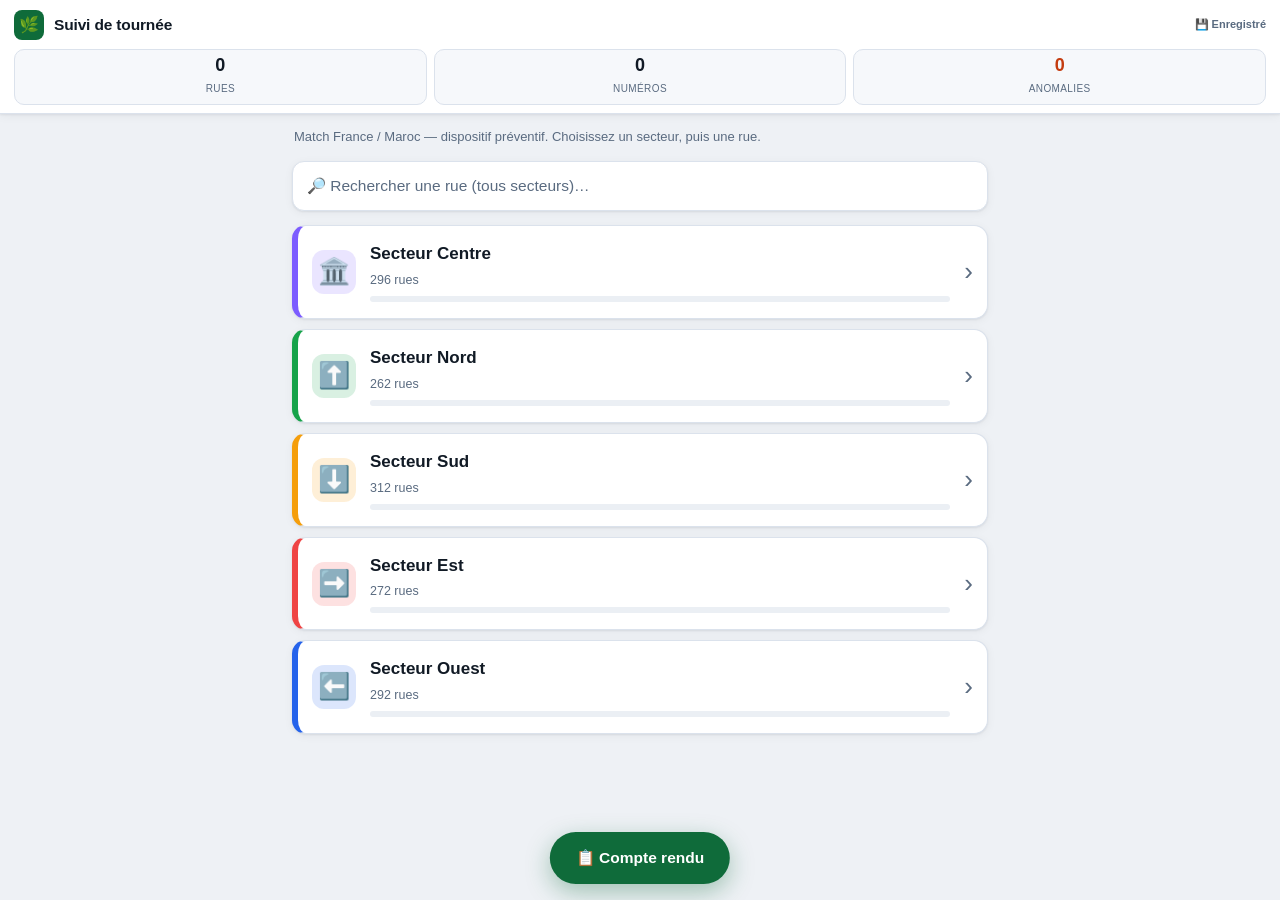
==== commit 1354ab29: "Rebuild patrol tracker as a professional field app (Secteur → Rue → Numéros) Full rewrite of /suivi/" ====
--- a/brigade-verte-v3/suivi/index.html
+++ b/brigade-verte-v3/suivi/index.html
@@ -2,608 +2,116 @@
 <html lang="fr">
 <head>
 <meta charset="utf-8">
-<meta name="viewport" content="width=device-width, initial-scale=1, viewport-fit=cover">
-<title>Suivi tournée — France / Maroc</title>
-<link rel="icon" href="../assets/icons/icon-32.png">
-<style>
-:root{
-  --ground:#EEF1F5; --card:#FFFFFF; --ink:#141C26; --muted:#63728A;
-  --line:#DCE3EC; --accent:#123D8C; --accent-2:#1E56C4; --accent-ink:#FFFFFF;
-  --ok:#177245; --ok-soft:#E4F2E9; --pb:#C24A12; --pb-soft:#FBEADD;
-  --neutral:#EAEEF4; --shadow:0 1px 2px rgba(20,28,38,.08),0 1px 8px rgba(20,28,38,.05);
-  --chip-ink:#FFFFFF;
-}
-@media (prefers-color-scheme: dark){
-  :root{
-    --ground:#0D131C; --card:#161F2B; --ink:#E9EFF6; --muted:#8D9BB0;
-    --line:#26313F; --accent:#3E6FD6; --accent-2:#5B87E6; --accent-ink:#0B1220;
-    --ok:#43C07C; --ok-soft:#123024; --pb:#EB934A; --pb-soft:#36230F;
-    --neutral:#1F2937; --shadow:0 1px 2px rgba(0,0,0,.4);
-    --chip-ink:#0B1220;
-  }
-}
-*{box-sizing:border-box}
-html,body{margin:0;padding:0}
-body{
-  background:var(--ground); color:var(--ink);
-  font-family:-apple-system,BlinkMacSystemFont,"Segoe UI",Roboto,"Helvetica Neue",Arial,sans-serif;
-  font-size:16px; line-height:1.45; -webkit-tap-highlight-color:transparent;
-}
-button{font:inherit; cursor:pointer; color:inherit}
-input,textarea{font:inherit; color:var(--ink)}
-:focus-visible{outline:2px solid var(--accent-2); outline-offset:2px}
-button:disabled{opacity:.5; cursor:default}
-.tnum{font-variant-numeric:tabular-nums}
-
-/* ══ En-tête ══ */
-header{
-  position:sticky; top:0; z-index:20; background:var(--card);
-  border-bottom:1px solid var(--line); box-shadow:var(--shadow);
-  padding:11px 16px 10px; padding-top:calc(11px + env(safe-area-inset-top));
-}
-.hd-line{display:flex; align-items:center; gap:10px}
-.hd-line h1{font-size:16px; font-weight:800; letter-spacing:-.01em; margin:0; flex:1}
-.hd-sub{font-size:11.5px; color:var(--muted); margin:2px 0 9px}
-.stats{display:flex; gap:7px}
-.stat{
-  flex:1; background:var(--neutral); border-radius:9px; padding:6px 8px; text-align:center;
-}
-.stat b{display:block; font-size:17px; font-weight:800; line-height:1.1}
-.stat span{font-size:10.5px; color:var(--muted); text-transform:uppercase; letter-spacing:.04em}
-.stat.ok b{color:var(--ok)} .stat.pb b{color:var(--pb)}
-.progress{height:5px; border-radius:99px; background:var(--neutral); overflow:hidden; display:flex; margin-top:9px}
-.progress i{display:block; height:100%; transition:width .25s}
-.progress .g{background:var(--ok)} .progress .o{background:var(--pb)}
-.search{
-  width:100%; margin-top:10px; padding:9px 12px; border:1px solid var(--line);
-  border-radius:10px; background:var(--ground);
-}
-.search::placeholder{color:var(--muted)}
-
-/* ══ Liste ══ */
-main{max-width:680px; margin:0 auto; padding:10px 12px 48px}
-.sector{
-  font-size:11px; font-weight:800; text-transform:uppercase; letter-spacing:.1em;
-  color:var(--muted); margin:16px 4px 8px;
-}
-.street{
-  background:var(--card); border:1px solid var(--line); border-left:4px solid var(--line);
-  border-radius:12px; margin-bottom:8px; overflow:hidden; box-shadow:var(--shadow);
-}
-.street.s-done{border-left-color:var(--ok)}
-.street.s-pb{border-left-color:var(--pb)}
-.st-row{display:flex; align-items:center; gap:11px; width:100%; padding:14px; background:none; border:0; text-align:left}
-.st-name{flex:1; font-weight:650; font-size:15.5px}
-.st-meta{font-size:12px; color:var(--muted)}
-.pill{font-size:11.5px; font-weight:800; padding:3px 9px; border-radius:99px; white-space:nowrap}
-.pill.todo{background:var(--neutral); color:var(--muted)}
-.pill.wip{background:var(--pb-soft); color:var(--pb)}
-.pill.done{background:var(--ok-soft); color:var(--ok)}
-.chev{color:var(--muted); transition:transform .2s; font-size:13px}
-.street.open .chev{transform:rotate(90deg)}
-
-.panel{display:none; border-top:1px solid var(--line); padding:12px 14px}
-.street.open .panel{display:block}
-.bulk{display:flex; gap:8px; margin-bottom:12px}
-.bulk button{
-  flex:1; padding:11px 8px; border-radius:9px; border:1px solid var(--line);
-  background:var(--ground); font-weight:700; font-size:14px;
-}
-.bulk .b-ok.on{background:var(--ok); border-color:var(--ok); color:var(--chip-ink)}
-.st-note{
-  width:100%; margin-bottom:12px; padding:9px 12px; border:1px solid var(--line);
-  border-radius:9px; background:var(--ground); resize:vertical; min-height:40px;
-}
-.st-note::placeholder{color:var(--muted)}
-.st-note-lbl{font-size:11px; font-weight:800; text-transform:uppercase; letter-spacing:.06em; color:var(--muted); margin:0 2px 5px}
-
-.loading{display:flex; align-items:center; gap:9px; color:var(--muted); font-size:13.5px; padding:6px 2px}
-.spin{width:15px; height:15px; border:2px solid var(--line); border-top-color:var(--accent-2); border-radius:50%; animation:sp .7s linear infinite}
-@keyframes sp{to{transform:rotate(360deg)}}
-@media (prefers-reduced-motion:reduce){.spin{animation:none}}
-
-/* ══ Numéros ══ */
-.nums{display:flex; flex-direction:column; gap:7px}
-.num{border:1px solid var(--line); border-radius:10px; overflow:hidden; background:var(--ground)}
-.num-top{display:flex; align-items:center; gap:9px; padding:8px 9px}
-.num-lbl{
-  min-width:46px; text-align:center; font-weight:800; font-size:16px; padding:6px 6px;
-  border-radius:8px; background:var(--card); border:1px solid var(--line);
-}
-.num.n-ok .num-lbl{background:var(--ok); border-color:var(--ok); color:var(--chip-ink)}
-.num.n-pb .num-lbl{background:var(--pb); border-color:var(--pb); color:var(--chip-ink)}
-.num-btns{display:flex; gap:7px; flex:1}
-.nb{flex:1; padding:9px 6px; border-radius:8px; border:1px solid var(--line); background:var(--card); font-weight:700; font-size:13.5px}
-.nb-ok.on{background:var(--ok); border-color:var(--ok); color:var(--chip-ink)}
-.nb-pb.on{background:var(--pb); border-color:var(--pb); color:var(--chip-ink)}
-.num-detail{display:none; padding:0 9px 10px}
-.num.n-pb .num-detail{display:block}
-.obj{display:flex; flex-wrap:wrap; gap:6px}
-.obj button{
-  padding:7px 11px; border-radius:99px; border:1px solid var(--line); background:var(--card);
-  font-size:13px; font-weight:600;
-}
-.obj button.on{background:var(--pb-soft); border-color:var(--pb); color:var(--pb); font-weight:750}
-.num-note{
-  width:100%; margin-top:8px; padding:8px 11px; border:1px solid var(--line);
-  border-radius:8px; background:var(--card); resize:vertical; min-height:38px;
-}
-.num-note::placeholder{color:var(--muted)}
-.manual{margin-top:11px; display:flex; gap:8px}
-.manual input{flex:1; min-width:0; padding:9px 11px; border:1px solid var(--line); border-radius:9px; background:var(--ground); font-size:14px}
-.manual input::placeholder{color:var(--muted)}
-.manual button{flex:none; padding:9px 13px; border-radius:9px; border:1px solid var(--line); background:var(--ground); font-weight:700; font-size:13.5px; color:var(--muted)}
-.retry{margin-top:9px; width:100%; padding:9px; border-radius:9px; border:1px dashed var(--accent-2); background:none; color:var(--accent-2); font-weight:700; font-size:13.5px}
-
-/* ══ Compte rendu ══ */
-.foot{max-width:680px; margin:22px auto 0; padding:0 12px}
-.agent{margin-bottom:12px}
-.agent label{display:block; font-size:11px; font-weight:800; text-transform:uppercase; letter-spacing:.06em; color:var(--muted); margin-bottom:5px}
-.agent input{width:100%; padding:11px 12px; border:1px solid var(--line); border-radius:10px; background:var(--card)}
-.cta{width:100%; padding:15px; border-radius:12px; border:0; background:var(--accent); color:var(--accent-ink); font-weight:800; font-size:16px; box-shadow:var(--shadow)}
-.report{display:none; margin-top:16px}
-.report.show{display:block}
-.rep-actions{display:flex; gap:8px; margin-bottom:12px}
-.rep-actions button{flex:1; padding:12px 6px; border-radius:10px; border:1px solid var(--line); background:var(--card); font-weight:700; font-size:14px}
-.rep-actions .primary{background:var(--accent-2); border-color:var(--accent-2); color:#fff}
-
-.doc{background:var(--card); border:1px solid var(--line); border-radius:12px; padding:16px; box-shadow:var(--shadow)}
-.doc h2{font-size:15px; margin:0 0 3px}
-.doc .meta{font-size:12px; color:var(--muted); margin:0 0 4px}
-.doc .kpis{display:flex; gap:8px; margin:12px 0 14px; flex-wrap:wrap}
-.doc .kpi{background:var(--neutral); border-radius:9px; padding:8px 12px; font-size:12.5px}
-.doc .kpi b{font-size:16px; display:block}
-.tbl-wrap{overflow-x:auto; -webkit-overflow-scrolling:touch}
-table.rep{border-collapse:collapse; width:100%; font-size:13px}
-table.rep th,table.rep td{border:1px solid var(--line); padding:7px 9px; text-align:left; vertical-align:top}
-table.rep th{background:var(--accent); color:#fff; font-size:11px; text-transform:uppercase; letter-spacing:.04em; font-weight:700}
-table.rep tr.grp td{background:var(--neutral); font-weight:800; font-size:12.5px}
-table.rep td.n{font-weight:800; white-space:nowrap; font-variant-numeric:tabular-nums}
-table.rep td.obj-c{color:var(--pb); font-weight:600}
-.doc .none{color:var(--ok); font-weight:700; padding:10px 0}
-.doc .closing{font-size:12px; color:var(--muted); margin-top:14px; border-top:1px solid var(--line); padding-top:10px}
-.reset{width:100%; margin-top:14px; padding:11px; border-radius:10px; border:1px solid var(--line); background:none; color:var(--muted); font-weight:600; font-size:13.5px}
-
-.toast{
-  position:fixed; left:50%; bottom:20px; transform:translateX(-50%) translateY(8px);
-  background:var(--ink); color:var(--ground); padding:10px 18px; border-radius:99px;
-  font-size:14px; font-weight:700; opacity:0; pointer-events:none; transition:.2s; z-index:40; white-space:nowrap;
-}
-.toast.show{opacity:1; transform:translateX(-50%) translateY(0)}
-
-@media print{
-  header,.foot .agent,.cta,.rep-actions,.reset,.search,.stats,.progress,#list,.hd-sub,body>*:not(main){display:none !important}
-  body{background:#fff}
-  .foot{margin:0} .report{display:block !important} .doc{border:0; box-shadow:none; padding:0}
-  table.rep th{background:#123D8C !important; -webkit-print-color-adjust:exact; print-color-adjust:exact}
-}
-</style>
+<meta name="viewport" content="width=device-width, initial-scale=1, viewport-fit=cover, interactive-widget=resizes-content">
+<meta name="color-scheme" content="light dark">
+<meta name="theme-color" content="#0F6B3A">
+<meta name="robots" content="noindex, nofollow">
+<title>Suivi de tournée — Brigade Verte Amiens</title>
+<link rel="icon" type="image/svg+xml" href="../assets/logo/logo.svg">
+<link rel="icon" type="image/png" sizes="32x32" href="../assets/icons/icon-32.png">
+<link rel="apple-touch-icon" href="../assets/icons/icon-180.png">
+<meta name="apple-mobile-web-app-capable" content="yes">
+<meta name="apple-mobile-web-app-title" content="Suivi tournée">
+<link rel="stylesheet" href="css/suivi.css">
 </head>
 <body>
 
-<header>
-  <div class="hd-line">
-    <h1>Tournée préventive</h1>
+<header class="top">
+  <div class="brandline">
+    <span class="logo">🌿</span>
+    <h1>Suivi de tournée</h1>
+    <span class="save-dot" id="saveDot" role="status" aria-live="polite">💾 Enregistré</span>
   </div>
-  <p class="hd-sub">Match France / Maroc — retransmission 22 h 00 · rentrée des bacs, mobilier &amp; conteneurs</p>
-  <div class="stats">
-    <div class="stat"><b id="sDone">0</b><span>rues faites</span></div>
-    <div class="stat pb"><b id="sPb">0</b><span>à enlever</span></div>
-    <div class="stat"><b id="sLeft">46</b><span>rues restantes</span></div>
+  <div class="stats-strip">
+    <div class="stat"><b id="hRues" class="tnum">0</b><span>rues</span></div>
+    <div class="stat"><b id="hNums" class="tnum">0</b><span>numéros</span></div>
+    <div class="stat s-pb"><b id="hPb" class="tnum">0</b><span>anomalies</span></div>
   </div>
-  <div class="progress"><i class="g" id="pG" style="width:0"></i><i class="o" id="pO" style="width:0"></i></div>
-  <input class="search" id="search" type="search" placeholder="Rechercher une rue…" autocomplete="off">
 </header>
 
 <main>
-  <div id="list"></div>
 
-  <div class="foot">
-    <div class="agent">
-      <label for="agent">Agent / équipage</label>
-      <input id="agent" placeholder="Ex. : Brigade 2 — M. Dupont" autocomplete="off">
+  <!-- ═══ VUE 1 : SECTEURS ═══ -->
+  <section id="view-sectors" class="view active" aria-label="Choix du secteur">
+    <p class="hello">Match France / Maroc — dispositif préventif. Choisissez un secteur, puis une rue.</p>
+    <div class="search-wrap">
+      <input id="globalSearch" class="search-input" type="search" placeholder="🔎 Rechercher une rue (tous secteurs)…" autocomplete="off" aria-label="Rechercher une rue">
+      <div id="globalSuggest" class="suggest" hidden></div>
     </div>
-    <button class="cta" id="genBtn">Générer le compte rendu</button>
+    <div id="sectorGrid" class="sector-grid"></div>
+  </section>
 
-    <div class="report" id="report">
-      <div class="rep-actions">
-        <button class="primary" id="shareBtn">Partager</button>
-        <button id="copyBtn">Copier</button>
-        <button id="printBtn">Imprimer / PDF</button>
-      </div>
-      <div class="doc" id="doc"></div>
+  <!-- ═══ VUE 2 : RUES DU SECTEUR ═══ -->
+  <section id="view-streets" class="view" aria-label="Rues du secteur">
+    <div class="subbar">
+      <button class="back" id="backStreets" aria-label="Retour aux secteurs">‹</button>
+      <h2 id="streetsTitle">Secteur</h2>
+      <span class="count" id="streetCount">0 rues</span>
+    </div>
+    <div class="search-wrap">
+      <input id="streetFilter" class="search-input" type="search" placeholder="Filtrer les rues…" autocomplete="off" aria-label="Filtrer les rues">
+    </div>
+    <div id="streetList" class="street-list"></div>
+  </section>
+
+  <!-- ═══ VUE 3 : DÉTAIL D'UNE RUE ═══ -->
+  <section id="view-street" class="view" aria-label="Contrôle de la rue">
+    <div class="subbar">
+      <button class="back" id="backStreet" aria-label="Retour à la liste des rues">‹</button>
+      <h2>Contrôle rue</h2>
     </div>
 
-    <button class="reset" id="resetBtn">Nouvelle tournée (tout effacer)</button>
-  </div>
+    <div class="street-head">
+      <span class="sec" id="streetSector">Secteur</span>
+      <h2 id="streetName">Rue</h2>
+      <div class="street-prog" id="streetProg">Chargement…</div>
+      <label class="note-lbl" for="streetNote">Observation générale sur la rue</label>
+      <textarea id="streetNote" class="street-note" placeholder="Ex. : rue barrée, travaux, commerce fermé…"></textarea>
+      <button class="bulk-ras" id="bulkRas">✓ Toute la rue RAS</button>
+    </div>
+
+    <div class="num-toolbar">
+      <input id="numFilter" class="num-filter" type="search" placeholder="Aller à un numéro…" autocomplete="off" aria-label="Filtrer les numéros">
+    </div>
+    <div class="load" id="numLoad" hidden><span class="spin"></span> Chargement des numéros de la rue…</div>
+    <div id="numList" class="num-list"></div>
+  </section>
+
+  <!-- ═══ VUE 4 : COMPTE RENDU ═══ -->
+  <section id="view-report" class="view" aria-label="Compte rendu">
+    <div class="subbar">
+      <button class="back" id="backReport" aria-label="Retour">‹</button>
+      <h2>Compte rendu</h2>
+    </div>
+
+    <div class="agent-field">
+      <label for="agentInput">Agent / équipage</label>
+      <input id="agentInput" placeholder="Ex. : Brigade 2 — M. Dupont" autocomplete="off">
+    </div>
+
+    <div class="exports">
+      <button class="exp primary" id="expShare">📤 Partager</button>
+      <button class="exp" id="expWhatsapp">🟢 WhatsApp</button>
+      <button class="exp" id="expSms">💬 SMS</button>
+      <button class="exp" id="expMail">✉️ Mail</button>
+      <button class="exp" id="expCopy">📋 Copier</button>
+      <button class="exp" id="expPrint">🖨️ PDF / Imprimer</button>
+      <button class="exp" id="expCsv">📄 CSV</button>
+      <button class="exp" id="expXls">📊 Excel</button>
+    </div>
+
+    <div class="doc" id="reportDoc"></div>
+
+    <div class="reset-line">
+      <button class="reset-btn" id="resetBtn">🗑 Nouvelle tournée (tout effacer)</button>
+    </div>
+  </section>
+
 </main>
 
-<div class="toast" id="toast"></div>
+<button class="fab" id="goReport">📋 Compte rendu</button>
+<div class="toast" id="toast" role="status" aria-live="assertive"></div>
 
-<script>
-"use strict";
-/* ═══ Données ═══ */
-const SECTORS = [
-  { name: "Secteur Saint-Leu / Port d'Amont", streets: [
-    "Place Vogel","Rue Vanmarcke","Place Parmentier","Rue des Majots","Rue de la Barrette",
-    "Rue Cécile Redlich","Rue Metz-l'Évêque","Rue des Hautes-Cornes","Rue des Augustins",
-    "Port d'Amont","Rue du Hocquet","Rue Turpin","Rue des Bondes","Place du Don","Rue du Don",
-    "Boulevard du Cange (début de rue)","Quai Bélu","Rue Saint-Leu","Rue Motte",
-    "Rue des Marissons","Rue Grainville","Rue d'Engoulvent","Rue des Huchers","Rue des Archers",
-    "Rue des Rinchevaux","Rue Édouard David","Rue de la Plumette","Rue Fernel",
-    "Rue de la Dodane","Rue Edmond Fontaine"
-  ]},
-  { name: "Secteur Centre-ville", streets: [
-    "Place de l'Hôtel de Ville","Rue des Trois Cailloux","Place René Goblet","Rue de Noyon",
-    "Place Alphonse Fiquet","Place Gambetta","Rue des Sergents","Rue des Vergeaux",
-    "Rue Delambre","Rue Duméril","Rue des Jacobins","Rue Sir Firmin-Leroux",
-    "Rue des Corps-Nuds-Sans-Tête","Passage Logis du Roi","Rue Allart","Rue Marotte"
-  ]}
-];
-const ALL = SECTORS.flatMap(s => s.streets);
-const SECTOR_OF = {}; SECTORS.forEach(s => s.streets.forEach(n => SECTOR_OF[n] = s.name));
-// Boutons rapides = les demandes de l'email
-const OBJETS = ["Bac / poubelle","Conteneur Veolia","Mobilier commerce","Objet / projectile","Autre"];
-
-const ADRESSE_API = "https://api-adresse.data.gouv.fr/search/";
-const AMIENS_CITYCODE = "80021";
-const KEY = "suivi-fr-maroc-v2";
-
-/* ═══ État ═══ */
-let state = { agent:"", streets:{} };
-try { const s = JSON.parse(localStorage.getItem(KEY)); if (s && s.streets) state = s; } catch(e){}
-function save(){ try{ localStorage.setItem(KEY, JSON.stringify(state)); }catch(e){} }
-function st(n){
-  if (!state.streets[n]) state.streets[n] = { fetched:false, nums:[], time:"" };
-  return state.streets[n];
-}
-// nums: [{num:"12", k:""|"ok"|"pb", objs:[], note:""}]
-function now(){ return new Date().toLocaleTimeString("fr-FR",{hour:"2-digit",minute:"2-digit"}); }
-function numKey(v){ const m=String(v).match(/\d+/); return m?parseInt(m[0],10):1e9; }
-function norm(s){ return String(s||"").normalize("NFD").replace(/[̀-ͯ]/g,"").toLowerCase().replace(/[^a-z0-9]+/g," ").trim(); }
-function baseName(n){ return n.replace(/\(.*?\)/g,"").trim(); }
-
-/* ═══ Récupération des numéros officiels (Base Adresse Nationale) ═══ */
-async function fetchNums(name){
-  const q = baseName(name), target = norm(q);
-  try{
-    const r = await fetch(`${ADRESSE_API}?q=${encodeURIComponent(q)}&citycode=${AMIENS_CITYCODE}&type=housenumber&autocomplete=0&limit=100`);
-    if (!r.ok) return null;
-    const j = await r.json();
-    const seen = new Set(); const out = [];
-    (j.features||[]).forEach(f=>{
-      const p = f.properties||{};
-      if (!p.housenumber) return;
-      if (norm(p.street||p.name).indexOf(target) === -1) return;
-      const k = norm(p.housenumber);
-      if (seen.has(k)) return; seen.add(k);
-      out.push(String(p.housenumber));
-    });
-    return out.sort((a,b)=> numKey(a)-numKey(b) || String(a).localeCompare(String(b),"fr"));
-  }catch(e){ return null; }
-}
-
-/* ═══ Rendu liste ═══ */
-const listEl = document.getElementById("list");
-const ctrl = {}; // name -> {open, repaint}
-SECTORS.forEach(sec=>{
-  const h = document.createElement("div"); h.className="sector"; h.textContent=sec.name;
-  listEl.appendChild(h);
-  sec.streets.forEach(n=> listEl.appendChild(buildStreet(n)));
-});
-
-function streetCounts(d){
-  const total=d.nums.length;
-  const ok=d.nums.filter(x=>x.k==="ok").length;
-  const pb=d.nums.filter(x=>x.k==="pb").length;
-  return {total, ok, pb, seen:ok+pb};
-}
-function isDone(d){ const c=streetCounts(d); return c.total>0 && c.seen===c.total && c.pb===0; }
-function hasPb(d){ return d.nums.some(x=>x.k==="pb"); }
-
-function buildStreet(name){
-  const s = st(name);
-  const card = document.createElement("div"); card.className="street"; card.dataset.name=name.toLowerCase();
-
-  const row = document.createElement("button"); row.className="st-row"; row.setAttribute("aria-expanded","false");
-  const nm = document.createElement("span"); nm.className="st-name"; nm.textContent=name;
-  const pill = document.createElement("span"); pill.className="pill todo"; pill.textContent="À faire";
-  const chev = document.createElement("span"); chev.className="chev"; chev.textContent="▶";
-  row.append(nm, pill, chev);
-
-  const panel = document.createElement("div"); panel.className="panel";
-  const bulk = document.createElement("div"); bulk.className="bulk";
-  const bOk = document.createElement("button"); bOk.className="b-ok"; bOk.textContent="✓ Toute la rue RAS";
-  bulk.append(bOk);
-  const noteLbl = document.createElement("p"); noteLbl.className="st-note-lbl"; noteLbl.textContent="Observation libre sur la rue";
-  const stNote = document.createElement("textarea"); stNote.className="st-note";
-  stNote.placeholder="Écrire ici (ex. : commerce fermé, rue barrée, remarque pour le CSU…)";
-  stNote.value = s.note || "";
-  stNote.addEventListener("input", ()=>{ st(name).note = stNote.value; save(); });
-  const numsEl = document.createElement("div"); numsEl.className="nums";
-  const status = document.createElement("div");
-  panel.append(bulk, noteLbl, stNote, status, numsEl);
-  card.append(row, panel);
-
-  function repaint(){
-    const d = st(name); const c = streetCounts(d);
-    const done = isDone(d), pb = hasPb(d);
-    card.classList.toggle("s-done", done);
-    card.classList.toggle("s-pb", pb);
-    pill.className = "pill " + (done ? "done" : (c.seen>0||pb) ? "wip" : "todo");
-    pill.textContent = c.total
-      ? (done ? "RAS" : (pb ? c.pb+" à enlever" : c.seen+"/"+c.total))
-      : "À faire";
-    bOk.classList.toggle("on", done);
-    updateHeader();
-  }
-
-  function renderNums(){
-    const d = st(name);
-    numsEl.textContent=""; status.textContent="";
-    d.nums.sort((a,b)=> numKey(a.num)-numKey(b.num) || String(a.num).localeCompare(String(b.num),"fr"));
-    d.nums.forEach(rec => numsEl.appendChild(buildNum(name, rec, repaint)));
-    numsEl.appendChild(manualRow(name, repaint, renderNums));
-  }
-
-  async function ensureFetched(){
-    const d = st(name);
-    if (d.fetched){ renderNums(); return; }
-    status.innerHTML = '<div class="loading"><span class="spin"></span>Chargement des numéros de la rue…</div>';
-    const got = await fetchNums(name);
-    d.fetched = true;
-    if (got && got.length){
-      const have = new Set(d.nums.map(x=>norm(x.num)));
-      got.forEach(n=>{ if(!have.has(norm(n))) d.nums.push({num:n,k:"",objs:[],note:""}); });
-      save(); renderNums();
-    } else {
-      status.innerHTML = "";
-      const warn = document.createElement("div"); warn.className="loading";
-      warn.textContent = "Numéros indisponibles hors ligne — ajoutez-les ci-dessous, ou réessayez.";
-      const retry = document.createElement("button"); retry.className="retry"; retry.textContent="↻ Réessayer le chargement";
-      retry.addEventListener("click", ()=>{ d.fetched=false; ensureFetched(); });
-      renderNums(); status.append(warn); numsEl.appendChild(retry);
-    }
-  }
-
-  row.addEventListener("click", ()=>{
-    const open = card.classList.toggle("open");
-    row.setAttribute("aria-expanded", open?"true":"false");
-    if (open) ensureFetched();
-  });
-  bOk.addEventListener("click", ()=>{
-    const d = st(name);
-    if (isDone(d)){ d.nums.forEach(x=>{ if(x.k==="ok") x.k=""; }); d.time=""; }
-    else { d.nums.forEach(x=>{ if(x.k!=="pb") x.k="ok"; }); if(!d.time) d.time=now(); }
-    save(); renderNums(); repaint();
-  });
-
-  ctrl[name] = { repaint };
-  repaint();
-  return card;
-}
-
-function buildNum(name, rec, repaint){
-  const wrap = document.createElement("div"); wrap.className="num";
-  const top = document.createElement("div"); top.className="num-top";
-  const lbl = document.createElement("span"); lbl.className="num-lbl tnum"; lbl.textContent=rec.num;
-  const btns = document.createElement("div"); btns.className="num-btns";
-  const bOk = document.createElement("button"); bOk.className="nb nb-ok"; bOk.textContent="✓ RAS";
-  const bPb = document.createElement("button"); bPb.className="nb nb-pb"; bPb.textContent="⚠ À enlever";
-  btns.append(bOk, bPb); top.append(lbl, btns);
-
-  const detail = document.createElement("div"); detail.className="num-detail";
-  const obj = document.createElement("div"); obj.className="obj";
-  OBJETS.forEach(o=>{
-    const b = document.createElement("button"); b.textContent=o;
-    b.addEventListener("click", ()=>{
-      const i = rec.objs.indexOf(o);
-      if (i>=0) rec.objs.splice(i,1); else rec.objs.push(o);
-      b.classList.toggle("on", i<0); save();
-    });
-    obj.appendChild(b);
-  });
-  const note = document.createElement("textarea"); note.className="num-note";
-  note.placeholder="Précision (commerce, emplacement…)"; note.value=rec.note||"";
-  note.addEventListener("input", ()=>{ rec.note=note.value; save(); });
-  detail.append(obj, note);
-  wrap.append(top, detail);
-
-  function paintObjs(){ obj.querySelectorAll("button").forEach(b=> b.classList.toggle("on", rec.objs.includes(b.textContent))); }
-  function paint(){
-    wrap.classList.toggle("n-ok", rec.k==="ok");
-    wrap.classList.toggle("n-pb", rec.k==="pb");
-    bOk.classList.toggle("on", rec.k==="ok");
-    bPb.classList.toggle("on", rec.k==="pb");
-  }
-  bOk.addEventListener("click", ()=>{
-    rec.k = rec.k==="ok" ? "" : "ok";
-    const d=st(name); if(rec.k==="ok" && !d.time) d.time=now();
-    save(); paint(); repaint();
-  });
-  bPb.addEventListener("click", ()=>{
-    rec.k = rec.k==="pb" ? "" : "pb";
-    const d=st(name); if(rec.k==="pb" && !d.time) d.time=now();
-    if (rec.k==="pb" && !rec.objs.length){ rec.objs.push(OBJETS[0]); paintObjs(); }
-    save(); paint(); repaint();
-  });
-  paintObjs(); paint();
-  return wrap;
-}
-
-function manualRow(name, repaint, renderNums){
-  const row = document.createElement("div"); row.className="manual";
-  const inp = document.createElement("input"); inp.placeholder="Ajouter un n° (ex. 12 bis)"; inp.autocomplete="off";
-  const btn = document.createElement("button"); btn.textContent="+ n°";
-  const add = ()=>{
-    const v = inp.value.trim(); if(!v) return;
-    const d = st(name);
-    if (!d.nums.some(x=> norm(x.num)===norm(v))) d.nums.push({num:v,k:"",objs:[],note:""});
-    inp.value=""; save(); renderNums(); repaint();
-  };
-  btn.addEventListener("click", add);
-  inp.addEventListener("keydown", e=>{ if(e.key==="Enter") add(); });
-  row.append(inp, btn);
-  return row;
-}
-
-/* ═══ En-tête (compteurs) ═══ */
-function updateHeader(){
-  let done=0, pb=0, pbNums=0;
-  ALL.forEach(n=>{
-    const d = state.streets[n]; if(!d) return;
-    if (isDone(d)) done++;
-    if (hasPb(d)){ pb++; pbNums += d.nums.filter(x=>x.k==="pb").length; }
-  });
-  document.getElementById("sDone").textContent = done;
-  document.getElementById("sPb").textContent = pbNums;
-  document.getElementById("sLeft").textContent = ALL.length - done;
-  document.getElementById("pG").style.width = (done/ALL.length*100)+"%";
-  document.getElementById("pO").style.width = (pb/ALL.length*100)+"%";
-}
-
-/* ═══ Recherche ═══ */
-document.getElementById("search").addEventListener("input", e=>{
-  const q = e.target.value.trim().toLowerCase();
-  document.querySelectorAll(".street").forEach(c=> c.style.display = c.dataset.name.includes(q)?"":"none");
-  document.querySelectorAll(".sector").forEach(h=>{
-    let el=h.nextElementSibling, vis=false;
-    while(el && !el.classList.contains("sector")){ if(el.classList.contains("street") && el.style.display!=="none") vis=true; el=el.nextElementSibling; }
-    h.style.display = vis?"":"none";
-  });
-});
-
-/* ═══ Agent ═══ */
-const agentInput = document.getElementById("agent");
-agentInput.value = state.agent||"";
-agentInput.addEventListener("input", ()=>{ state.agent=agentInput.value; save(); });
-
-/* ═══ Compte rendu ═══ */
-function fmtRange(nums){
-  const ints = nums.map(numKey).filter(v=>v!==1e9).sort((a,b)=>a-b);
-  const oth = nums.filter(v=>numKey(v)===1e9);
-  const out=[]; let s=null,p=null;
-  ints.forEach(v=>{ if(s===null){s=p=v;return;} if(v===p+1){p=v;return;} out.push(s===p?""+s:s+"–"+p); s=p=v; });
-  if(s!==null) out.push(s===p?""+s:s+"–"+p);
-  return out.concat(oth).join(", ");
-}
-function reportData(){
-  const dateStr = new Date().toLocaleDateString("fr-FR",{weekday:"long",day:"numeric",month:"long",year:"numeric"});
-  const rows=[], notes=[]; let doneCount=0, pbNums=0, seenNums=0;
-  ALL.forEach(n=>{
-    const d = state.streets[n]; if(!d) return;
-    if (isDone(d)) doneCount++;
-    if (d.note && d.note.trim()) notes.push({ rue:n, note:d.note.trim() });
-    d.nums.forEach(x=>{ if(x.k) seenNums++; if(x.k==="pb"){ pbNums++;
-      rows.push({ rue:n, num:x.num, objs:x.objs.slice(), note:(x.note||"").trim(), time:d.time });
-    }});
-  });
-  return { dateStr, rows, notes, doneCount, pbNums, seenNums, controlled: ALL.filter(n=>{const d=state.streets[n]; return d && (isDone(d)||hasPb(d)||d.nums.some(x=>x.k)||(d.note&&d.note.trim()));}).length };
-}
-function renderReport(){
-  const r = reportData();
-  const doc = document.getElementById("doc");
-  const esc = s => String(s).replace(/[&<>]/g, c=>({"&":"&amp;","<":"&lt;",">":"&gt;"}[c]));
-  let html = "";
-  html += '<h2>Compte rendu — Tournée préventive</h2>';
-  html += '<p class="meta">Match France / Maroc (22 h 00) — classé à risque</p>';
-  html += '<p class="meta tnum">'+esc(r.dateStr)+" — édité à "+now()+(state.agent?(" · "+esc(state.agent)):"")+"</p>";
-  html += '<div class="kpis">';
-  html += '<div class="kpi"><b class="tnum">'+r.controlled+" / "+ALL.length+'</b>rues contrôlées</div>';
-  html += '<div class="kpi"><b class="tnum">'+r.pbNums+'</b>adresses à enlever</div>';
-  html += '</div>';
-  if (r.rows.length){
-    // Regroupé par rue
-    const byStreet = {};
-    r.rows.forEach(x=>{ (byStreet[x.rue] = byStreet[x.rue]||[]).push(x); });
-    html += '<div class="tbl-wrap"><table class="rep"><thead><tr><th>N°</th><th>Constat</th><th>Précision</th></tr></thead><tbody>';
-    ALL.forEach(rue=>{
-      const list = byStreet[rue]; if(!list) return;
-      list.sort((a,b)=> numKey(a.num)-numKey(b.num));
-      html += '<tr class="grp"><td colspan="3">'+esc(rue)+" — "+esc(SECTOR_OF[rue])+"</td></tr>";
-      list.forEach(x=>{
-        html += "<tr><td class='n'>"+esc(x.num)+"</td><td class='obj-c'>"+esc(x.objs.join(", ")||"À enlever")+"</td><td>"+esc(x.note||"—")+"</td></tr>";
-      });
-    });
-    html += "</tbody></table></div>";
-  } else {
-    html += '<p class="none">✓ Aucune anomalie constatée — rien à faire enlever sur la voie publique.</p>';
-  }
-  if (r.notes.length){
-    html += '<div class="tbl-wrap" style="margin-top:14px"><table class="rep"><thead><tr><th>Rue</th><th>Observation</th></tr></thead><tbody>';
-    r.notes.forEach(x=>{ html += "<tr><td class='n' style='white-space:normal'>"+esc(x.rue)+"</td><td>"+esc(x.note)+"</td></tr>"; });
-    html += "</tbody></table></div>";
-  }
-  html += '<p class="closing">Compte rendu transmis au CSU et à l\'ensemble des chefs de service, afin que les bacs et tout objet ou projectile susceptible de rester sur la voie publique soient pris en charge dans les meilleurs délais.</p>';
-  doc.innerHTML = html;
-  return r;
-}
-function reportText(){
-  const r = reportData();
-  const L = [];
-  L.push("COMPTE RENDU — TOURNÉE PRÉVENTIVE");
-  L.push("Match France / Maroc (22h00) — classé à risque");
-  L.push(r.dateStr + " — édité à " + now());
-  if (state.agent) L.push("Agent : " + state.agent);
-  L.push("");
-  L.push("Rues contrôlées : " + r.controlled + "/" + ALL.length + "  |  Adresses à enlever : " + r.pbNums);
-  L.push("");
-  if (r.rows.length){
-    L.push("ADRESSES À PRENDRE EN CHARGE :");
-    const byStreet = {}; r.rows.forEach(x=>{ (byStreet[x.rue]=byStreet[x.rue]||[]).push(x); });
-    ALL.forEach(rue=>{
-      const list = byStreet[rue]; if(!list) return;
-      list.sort((a,b)=> numKey(a.num)-numKey(b.num));
-      L.push("• " + rue + " :");
-      list.forEach(x=>{
-        let s = "    - n° " + x.num + " — " + (x.objs.join(", ")||"à enlever");
-        if (x.note) s += " (" + x.note + ")";
-        L.push(s);
-      });
-    });
-  } else {
-    L.push("Aucune anomalie constatée — rien à enlever sur la voie publique.");
-  }
-  if (r.notes.length){
-    L.push("");
-    L.push("OBSERVATIONS :");
-    r.notes.forEach(x=> L.push("• " + x.rue + " : " + x.note));
-  }
-  L.push("");
-  L.push("Transmis au CSU et aux chefs de service pour prise en charge des bacs et objets restant sur la voie publique.");
-  return L.join("\n");
-}
-
-const reportBox = document.getElementById("report");
-document.getElementById("genBtn").addEventListener("click", ()=>{
-  renderReport();
-  reportBox.classList.add("show");
-  reportBox.scrollIntoView({behavior:"smooth", block:"start"});
-});
-function toast(m){ const t=document.getElementById("toast"); t.textContent=m; t.classList.add("show"); setTimeout(()=>t.classList.remove("show"),1800); }
-function copyText(txt){
-  if (navigator.clipboard && navigator.clipboard.writeText)
-    navigator.clipboard.writeText(txt).then(()=>toast("Compte rendu copié"), ()=>legacy(txt));
-  else legacy(txt);
-}
-function legacy(txt){
-  const ta=document.createElement("textarea"); ta.value=txt; document.body.appendChild(ta); ta.select();
-  try{ document.execCommand("copy"); toast("Compte rendu copié"); }catch(e){ toast("Copie impossible"); }
-  document.body.removeChild(ta);
-}
-document.getElementById("copyBtn").addEventListener("click", ()=> copyText(reportText()));
-document.getElementById("shareBtn").addEventListener("click", ()=>{
-  const txt = reportText();
-  if (navigator.share) navigator.share({title:"Compte rendu tournée", text:txt}).catch(()=>{});
-  else copyText(txt);
-});
-document.getElementById("printBtn").addEventListener("click", ()=>{ renderReport(); window.print(); });
-document.getElementById("resetBtn").addEventListener("click", ()=>{
-  if (!confirm("Effacer toute la tournée en cours ?")) return;
-  state = { agent: state.agent, streets:{} }; save(); location.reload();
-});
-
-updateHeader();
-</script>
+<script type="module" src="js/app.js"></script>
 </body>
 </html>
--- a/brigade-verte-v3/suivi/css/suivi.css
+++ b/brigade-verte-v3/suivi/css/suivi.css
@@ -0,0 +1,231 @@
+/* ═══════════════════════════════════════════════════════════════════
+   Suivi de tournée — Brigade Verte Amiens
+   Design terrain : contraste élevé, grandes cibles tactiles, sobre.
+   Thèmes clair/sombre via tokens.
+   ═══════════════════════════════════════════════════════════════════ */
+:root{
+  --ground:#EEF1F5; --card:#FFFFFF; --card-2:#F6F8FB;
+  --ink:#111A25; --muted:#5A6B80; --line:#DBE2EC;
+  --brand:#0F6B3A; --brand-ink:#FFFFFF;
+  --accent:#1E56C4; --accent-ink:#FFFFFF;
+  --ok:#137A42; --ok-soft:#E1F1E8; --ok-ink:#FFFFFF;
+  --pb:#C43C10; --pb-soft:#FBE7DC; --pb-ink:#FFFFFF;
+  --todo:#EBEFF4; --shadow:0 1px 2px rgba(17,26,37,.07),0 2px 10px rgba(17,26,37,.05);
+  --radius:14px;
+}
+@media (prefers-color-scheme:dark){
+  :root{
+    --ground:#0B1119; --card:#141D28; --card-2:#0F1620;
+    --ink:#E8EEF6; --muted:#94A4B8; --line:#243040;
+    --brand:#1F9E5C; --brand-ink:#04140B;
+    --accent:#4F86E8; --accent-ink:#05101F;
+    --ok:#39B56E; --ok-soft:#0F2C1D; --ok-ink:#04140B;
+    --pb:#EF8A4C; --pb-soft:#33210F; --pb-ink:#0B1119;
+    --todo:#1B2734; --shadow:0 1px 2px rgba(0,0,0,.4);
+  }
+}
+:root[data-theme="light"]{color-scheme:light}
+:root[data-theme="dark"]{color-scheme:dark}
+
+*{box-sizing:border-box}
+html,body{margin:0;padding:0}
+html{-webkit-text-size-adjust:100%}
+body{
+  background:var(--ground); color:var(--ink);
+  font-family:-apple-system,BlinkMacSystemFont,"Segoe UI",Roboto,"Helvetica Neue",Arial,sans-serif;
+  font-size:16px; line-height:1.45; -webkit-tap-highlight-color:transparent;
+  overscroll-behavior-y:none;
+}
+button{font:inherit; cursor:pointer; color:inherit; border:0; background:none}
+input,textarea{font:inherit; color:var(--ink)}
+:focus-visible{outline:3px solid var(--accent); outline-offset:2px}
+.tnum{font-variant-numeric:tabular-nums}
+.empty,.sug-empty,.num-empty{color:var(--muted); text-align:center; padding:20px 8px; font-size:14px}
+
+/* ── En-tête ── */
+.top{
+  position:sticky; top:0; z-index:30; background:var(--card);
+  border-bottom:1px solid var(--line); box-shadow:var(--shadow);
+  padding:10px 14px calc(8px); padding-top:calc(10px + env(safe-area-inset-top));
+}
+.brandline{display:flex; align-items:center; gap:10px}
+.brandline .logo{width:30px;height:30px;border-radius:8px;background:var(--brand);display:grid;place-items:center;color:var(--brand-ink);font-size:16px}
+.brandline h1{font-size:15.5px; font-weight:800; margin:0; flex:1; letter-spacing:-.01em}
+.save-dot{font-size:11px; color:var(--muted); font-weight:600; white-space:nowrap}
+.stats-strip{display:flex; gap:7px; margin-top:9px}
+.stat{flex:1; background:var(--card-2); border:1px solid var(--line); border-radius:10px; padding:6px 4px; text-align:center}
+.stat b{display:block; font-size:18px; font-weight:800; line-height:1.05}
+.stat span{font-size:10px; color:var(--muted); text-transform:uppercase; letter-spacing:.04em}
+.stat.s-pb b{color:var(--pb)}
+
+/* ── Structure des vues ── */
+main{max-width:720px; margin:0 auto; padding:12px 12px 96px}
+.view{display:none; animation:fade .18s ease both}
+.view.active{display:block}
+@keyframes fade{from{opacity:0;transform:translateY(4px)}to{opacity:1;transform:none}}
+@media (prefers-reduced-motion:reduce){.view{animation:none}}
+
+.subbar{display:flex; align-items:center; gap:10px; margin-bottom:12px}
+.back{width:42px;height:42px;flex:none;border-radius:11px;background:var(--card);border:1px solid var(--line);font-size:20px;box-shadow:var(--shadow)}
+.subbar h2{font-size:17px; font-weight:800; margin:0; flex:1; display:flex; align-items:center; gap:8px}
+.subbar h2::before{content:"";width:10px;height:10px;border-radius:3px;background:var(--sc,var(--brand))}
+.subbar .count{font-size:12px; color:var(--muted); font-weight:700}
+
+/* ── Recherche ── */
+.search-wrap{position:relative; margin-bottom:14px}
+.search-input{
+  width:100%; padding:13px 14px; border:1px solid var(--line); border-radius:12px;
+  background:var(--card); box-shadow:var(--shadow); font-size:15.5px;
+}
+.search-input::placeholder{color:var(--muted)}
+.suggest{
+  position:absolute; left:0; right:0; top:calc(100% + 6px); z-index:20;
+  background:var(--card); border:1px solid var(--line); border-radius:12px;
+  box-shadow:0 8px 30px rgba(17,26,37,.18); overflow:hidden; max-height:60vh; overflow-y:auto;
+}
+.sug-item{display:flex; align-items:center; justify-content:space-between; gap:10px; width:100%; padding:13px 14px; border-bottom:1px solid var(--line); text-align:left; font-size:15px}
+.sug-item:last-child{border-bottom:0}
+.sug-item:active{background:var(--card-2)}
+
+/* ── Vue Secteurs ── */
+.hello{font-size:13px; color:var(--muted); margin:2px 2px 14px}
+.sector-grid{display:flex; flex-direction:column; gap:10px}
+.sector-card{
+  display:flex; align-items:center; gap:14px; width:100%; text-align:left;
+  background:var(--card); border:1px solid var(--line); border-left:6px solid var(--sc);
+  border-radius:var(--radius); padding:16px 14px; box-shadow:var(--shadow);
+  transition:transform .08s ease;
+}
+.sector-card:active{transform:scale(.99)}
+.sc-emoji{font-size:26px; width:44px; height:44px; flex:none; display:grid; place-items:center; background:color-mix(in srgb,var(--sc) 16%,transparent); border-radius:12px}
+.sc-body{flex:1; min-width:0; display:flex; flex-direction:column; gap:4px}
+.sc-name{font-size:17px; font-weight:800}
+.sc-meta{font-size:12.5px; color:var(--muted)}
+.sc-pb{color:var(--pb)}
+.sc-bar{height:6px; border-radius:99px; background:var(--todo); overflow:hidden; margin-top:3px}
+.sc-bar i{display:block; height:100%; background:var(--sc); transition:width .25s}
+.sc-go{font-size:26px; color:var(--muted); font-weight:400}
+
+/* ── Vue Liste des rues ── */
+.street-list{display:flex; flex-direction:column; gap:7px}
+.st-row{
+  display:flex; align-items:center; gap:10px; width:100%; text-align:left;
+  background:var(--card); border:1px solid var(--line); border-radius:12px;
+  padding:14px; box-shadow:var(--shadow); transition:transform .08s ease;
+}
+.st-row:active{transform:scale(.995)}
+.st-name{flex:1; font-weight:650; font-size:15.5px}
+.st-go{color:var(--muted); font-size:20px}
+.pill{font-size:11.5px; font-weight:800; padding:4px 10px; border-radius:99px; white-space:nowrap}
+.pill.todo{background:var(--todo); color:var(--muted)}
+.pill.wip{background:var(--todo); color:var(--accent)}
+.pill.done{background:var(--ok-soft); color:var(--ok)}
+.pill.pb{background:var(--pb-soft); color:var(--pb)}
+
+/* ── Vue Détail rue ── */
+.street-head{background:var(--card); border:1px solid var(--line); border-radius:var(--radius); box-shadow:var(--shadow); padding:14px; margin-bottom:12px}
+.street-head .sec{display:inline-flex; align-items:center; gap:6px; font-size:12px; font-weight:800; color:var(--muted); text-transform:uppercase; letter-spacing:.05em}
+.street-head .sec::before{content:"";width:9px;height:9px;border-radius:3px;background:var(--sc,var(--brand))}
+.street-head h2{font-size:20px; margin:5px 0 2px; font-weight:800}
+.street-prog{font-size:13px; color:var(--muted); font-weight:600}
+.note-lbl{display:block; font-size:11px; font-weight:800; text-transform:uppercase; letter-spacing:.05em; color:var(--muted); margin:14px 0 6px}
+.street-note{width:100%; padding:11px 13px; border:1px solid var(--line); border-radius:11px; background:var(--card-2); resize:vertical; min-height:44px}
+.street-note::placeholder{color:var(--muted)}
+.bulk-ras{width:100%; margin-top:12px; padding:14px; border-radius:12px; border:2px solid var(--ok); background:var(--ok-soft); color:var(--ok); font-weight:800; font-size:15.5px}
+.bulk-ras.on{background:var(--ok); color:var(--ok-ink)}
+
+.num-toolbar{margin-bottom:10px}
+.num-filter{width:100%; padding:11px 13px; border:1px solid var(--line); border-radius:11px; background:var(--card); font-size:15px}
+.num-filter::placeholder{color:var(--muted)}
+.load{display:flex; align-items:center; gap:10px; color:var(--muted); font-size:14px; padding:14px 4px; justify-content:center}
+.spin{width:18px;height:18px;border:2.5px solid var(--line);border-top-color:var(--accent);border-radius:50%;animation:sp .7s linear infinite}
+@keyframes sp{to{transform:rotate(360deg)}}
+@media (prefers-reduced-motion:reduce){.spin{animation:none}}
+
+.num-list{display:flex; flex-direction:column; gap:8px}
+.num{border:1px solid var(--line); border-radius:12px; background:var(--card); box-shadow:var(--shadow); overflow:hidden}
+.num.n-ok{border-color:var(--ok)}
+.num.n-pb{border-color:var(--pb)}
+.num-top{display:flex; align-items:stretch; gap:0}
+.num-face{
+  flex:1; display:flex; align-items:center; gap:12px; padding:14px 14px; text-align:left; min-height:60px;
+}
+.num-n{font-size:21px; font-weight:800; min-width:56px}
+.num-tag{font-size:13px; font-weight:800; color:var(--muted)}
+.num.n-ok .num-face{background:var(--ok-soft)} .num.n-ok .num-tag{color:var(--ok)}
+.num.n-pb .num-face{background:var(--pb-soft)} .num.n-pb .num-tag{color:var(--pb)}
+.num-warn{width:64px; flex:none; font-size:22px; border-left:1px solid var(--line); background:var(--card-2)}
+.num.n-pb .num-warn{background:var(--pb); color:var(--pb-ink)}
+
+.num-detail{display:none; padding:0 12px 12px; border-top:1px dashed var(--line)}
+.num.n-pb .num-detail{display:block; padding-top:12px}
+.obj-grid{display:grid; grid-template-columns:repeat(2,1fr); gap:8px}
+@media(min-width:460px){.obj-grid{grid-template-columns:repeat(3,1fr)}}
+.obj-btn{padding:13px 8px; border-radius:11px; border:2px solid var(--line); background:var(--card); font-weight:700; font-size:14px; min-height:48px}
+.obj-btn.on{background:var(--pb); border-color:var(--pb); color:var(--pb-ink)}
+.num-note{width:100%; margin-top:10px; padding:11px 13px; border:1px solid var(--line); border-radius:10px; background:var(--card-2); resize:vertical; min-height:44px}
+.num-note::placeholder{color:var(--muted)}
+
+.manual{display:flex; gap:8px; margin-top:4px}
+.manual-inp{flex:1; min-width:0; padding:12px 13px; border:1px dashed var(--line); border-radius:11px; background:var(--card-2); font-size:15px}
+.manual-inp::placeholder{color:var(--muted)}
+.manual-btn{width:56px; flex:none; border-radius:11px; border:1px dashed var(--accent); color:var(--accent); font-size:22px; font-weight:800; background:var(--card)}
+
+/* ── Boutons flottants d'accès au compte rendu ── */
+.fab{
+  position:fixed; left:50%; transform:translateX(-50%); bottom:calc(16px + env(safe-area-inset-bottom));
+  z-index:25; background:var(--brand); color:var(--brand-ink); font-weight:800; font-size:15.5px;
+  padding:15px 26px; border-radius:99px; box-shadow:0 8px 24px rgba(15,107,58,.35); display:flex; gap:8px; align-items:center;
+}
+
+/* ── Vue Compte rendu ── */
+.exports{display:grid; grid-template-columns:repeat(2,1fr); gap:8px; margin-bottom:14px}
+.exp{padding:13px 8px; border-radius:11px; border:1px solid var(--line); background:var(--card); font-weight:700; font-size:14px; box-shadow:var(--shadow); min-height:48px; display:flex; align-items:center; justify-content:center; gap:6px}
+.exp.primary{background:var(--accent); border-color:var(--accent); color:var(--accent-ink); grid-column:1 / -1}
+.agent-field{margin-bottom:14px}
+.agent-field label{display:block; font-size:11px; font-weight:800; text-transform:uppercase; letter-spacing:.05em; color:var(--muted); margin-bottom:6px}
+.agent-field input{width:100%; padding:12px 13px; border:1px solid var(--line); border-radius:11px; background:var(--card)}
+
+.doc{background:var(--card); border:1px solid var(--line); border-radius:var(--radius); box-shadow:var(--shadow); padding:18px}
+.doc-head h2{font-size:18px; margin:0 0 3px}
+.doc-sub{font-size:12.5px; color:var(--muted); margin:0}
+.doc-meta{font-size:12px; color:var(--muted); margin:4px 0 0}
+.kpis{display:grid; grid-template-columns:repeat(2,1fr); gap:9px; margin:14px 0}
+@media(min-width:460px){.kpis{grid-template-columns:repeat(4,1fr)}}
+.kpi{background:var(--card-2); border:1px solid var(--line); border-radius:11px; padding:10px; text-align:center}
+.kpi b{display:block; font-size:20px; font-weight:800}
+.kpi span{font-size:11px; color:var(--muted)}
+.kpi-pb b{color:var(--pb)}
+.doc-none{color:var(--ok); font-weight:800; padding:12px 0}
+.doc-h3{font-size:14px; margin:18px 0 8px}
+.doc-close{font-size:12px; color:var(--muted); margin-top:16px; border-top:1px solid var(--line); padding-top:12px}
+
+.tbl-wrap{overflow-x:auto; -webkit-overflow-scrolling:touch; border:1px solid var(--line); border-radius:10px}
+table.rep{border-collapse:collapse; width:100%; font-size:13px}
+table.rep th{background:var(--brand); color:#fff; font-size:11px; text-transform:uppercase; letter-spacing:.03em; padding:9px; text-align:left}
+table.rep td{border-top:1px solid var(--line); padding:8px 9px; vertical-align:top}
+table.rep td.n{font-weight:800; white-space:nowrap; font-variant-numeric:tabular-nums}
+table.rep td.obj{color:var(--pb); font-weight:600}
+tr.grp-sec td{background:color-mix(in srgb,var(--sc) 16%,transparent); font-weight:800; color:var(--ink); border-left:4px solid var(--sc)}
+tr.grp-rue td{background:var(--card-2); font-weight:700; font-size:12.5px}
+
+.reset-line{margin-top:16px}
+.reset-btn{width:100%; padding:12px; border-radius:11px; border:1px solid var(--line); background:none; color:var(--muted); font-weight:600; font-size:14px}
+
+/* ── Toast + bannière ── */
+.toast{position:fixed; left:50%; bottom:calc(80px + env(safe-area-inset-bottom)); transform:translateX(-50%) translateY(8px);
+  background:var(--ink); color:var(--ground); padding:11px 20px; border-radius:99px; font-weight:700; font-size:14px;
+  opacity:0; pointer-events:none; transition:.2s; z-index:60; white-space:nowrap; box-shadow:0 6px 20px rgba(0,0,0,.3)}
+.toast.show{opacity:1; transform:translateX(-50%) translateY(0)}
+
+/* ── Impression / PDF ── */
+@media print{
+  .top,.subbar,.fab,.exports,.agent-field,.reset-line,.toast{display:none !important}
+  body{background:#fff; color:#000}
+  main{padding:0; max-width:none}
+  .view{display:none !important}
+  #view-report{display:block !important}
+  .doc{border:0; box-shadow:none; padding:0}
+  table.rep th{background:#0F6B3A !important; color:#fff !important; -webkit-print-color-adjust:exact; print-color-adjust:exact}
+  tr.grp-sec td,tr.grp-rue td{-webkit-print-color-adjust:exact; print-color-adjust:exact}
+}
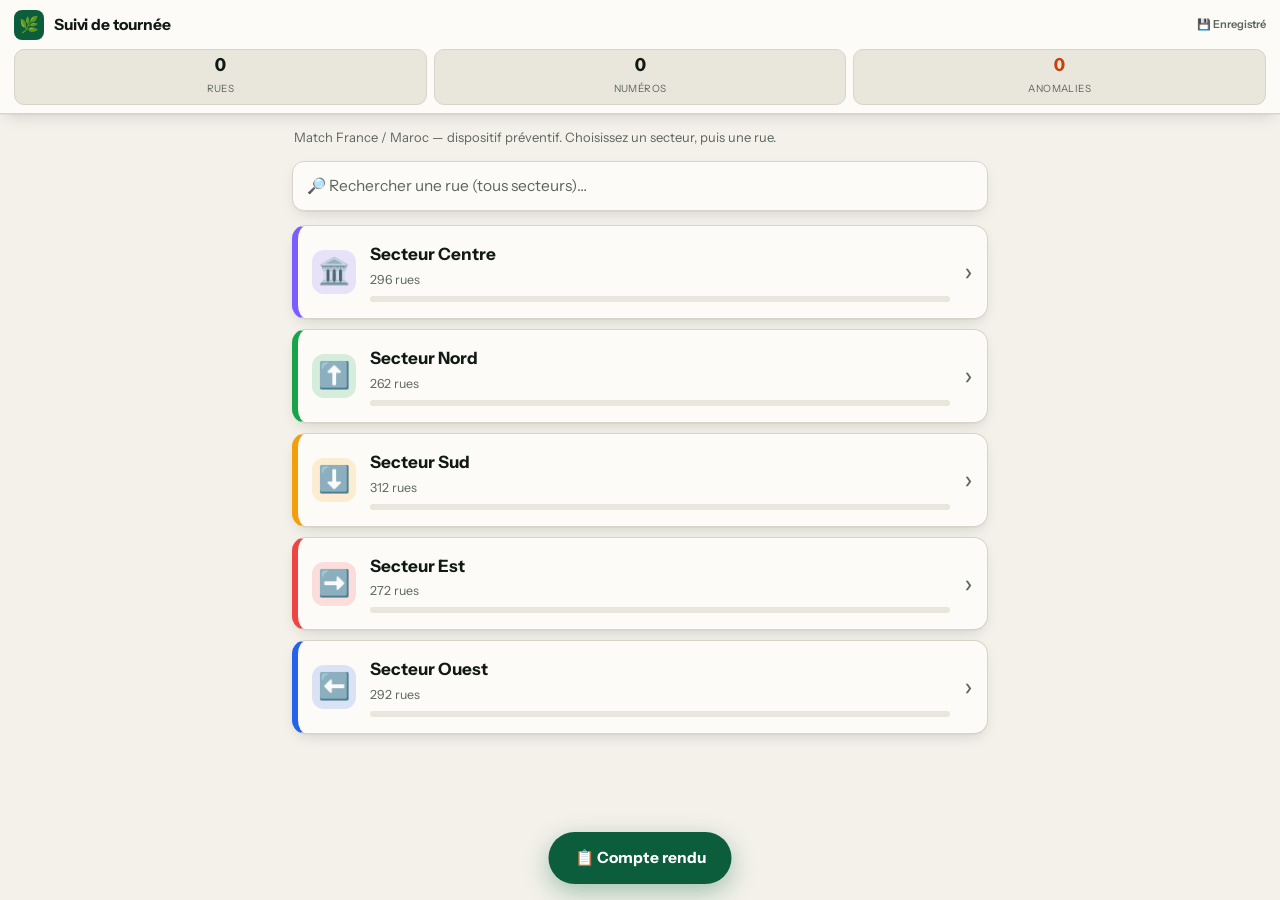
==== commit 4eb5216f: "Refonte « Relevé de terrain » : carte hors ligne, saisie en 3 temps, design system" ====
--- a/brigade-verte-v3/suivi/index.html
+++ b/brigade-verte-v3/suivi/index.html
@@ -12,7 +12,238 @@
 <link rel="apple-touch-icon" href="../assets/icons/icon-180.png">
 <meta name="apple-mobile-web-app-capable" content="yes">
 <meta name="apple-mobile-web-app-title" content="Suivi tournée">
-<link rel="stylesheet" href="css/suivi.css">
+<link rel="stylesheet" href="../css/tokens.css">
+<style>
+/* ═══════════════════════════════════════════════════════════════════
+   Suivi de tournée — Brigade Verte Amiens (fichier unique)
+   Design terrain : contraste élevé, grandes cibles tactiles, sobre.
+   ═══════════════════════════════════════════════════════════════════ */
+:root{
+  /* Harmonisé avec le design system Brigade Verte (css/tokens.css) */
+  --ground:#F3F1EA; --card:#FCFBF8; --card-2:#E9E6DC;
+  --ink:#111915; --muted:#5B665F; --line:#D9D4C7;
+  --brand:#0B5D3B; --brand-ink:#FFFFFF;
+  --accent:#1F5FA8; --accent-ink:#FFFFFF;
+  --ok:#1F7A4D; --ok-soft:#DFF0E4; --ok-ink:#FFFFFF;
+  --pb:#C4420C; --pb-soft:#FBE4D6; --pb-ink:#FFFFFF;
+  --todo:#E9E6DC; --shadow:0 1px 0 rgba(17,25,21,.04),0 6px 16px -6px rgba(17,25,21,.18);
+  --radius:14px;
+}
+@media (prefers-color-scheme:dark){
+  :root{
+    --ground:#0F1C17; --card:#16271F; --card-2:#12211A;
+    --ink:#E8EFE9; --muted:#9FB1A6; --line:#264033;
+    --brand:#6FCF8F; --brand-ink:#0F1C17;
+    --accent:#6FA6E6; --accent-ink:#0F1C17;
+    --ok:#6FCF8F; --ok-soft:#173826; --ok-ink:#0F1C17;
+    --pb:#F08A4C; --pb-soft:#3A2414; --pb-ink:#0F1C17;
+    --todo:#1C3027; --shadow:0 1px 2px rgba(0,0,0,.4);
+  }
+}
+:root[data-theme="light"]{color-scheme:light}
+:root[data-theme="dark"]{color-scheme:dark}
+
+*{box-sizing:border-box}
+html,body{margin:0;padding:0}
+html{-webkit-text-size-adjust:100%}
+body{
+  background:var(--ground); color:var(--ink);
+  font-family:"Instrument Sans",-apple-system,BlinkMacSystemFont,"Segoe UI",Roboto,Arial,sans-serif;
+  font-size:16px; line-height:1.45; -webkit-tap-highlight-color:transparent;
+  overscroll-behavior-y:none;
+}
+button{font:inherit; cursor:pointer; color:inherit; border:0; background:none}
+input,textarea{font:inherit; color:var(--ink)}
+:focus-visible{outline:3px solid var(--accent); outline-offset:2px}
+.tnum{font-variant-numeric:tabular-nums}
+.empty,.sug-empty,.num-empty{color:var(--muted); text-align:center; padding:20px 8px; font-size:14px}
+
+/* En-tête */
+.top{
+  position:sticky; top:0; z-index:30; background:var(--card);
+  border-bottom:1px solid var(--line); box-shadow:var(--shadow);
+  padding:10px 14px 8px; padding-top:calc(10px + env(safe-area-inset-top));
+}
+.brandline{display:flex; align-items:center; gap:10px}
+.brandline .logo{width:30px;height:30px;border-radius:8px;background:var(--brand);display:grid;place-items:center;color:var(--brand-ink);font-size:16px}
+.brandline h1{font-size:15.5px; font-weight:800; margin:0; flex:1; letter-spacing:-.01em}
+.save-dot{font-size:11px; color:var(--muted); font-weight:600; white-space:nowrap}
+.stats-strip{display:flex; gap:7px; margin-top:9px}
+.stat{flex:1; background:var(--card-2); border:1px solid var(--line); border-radius:10px; padding:6px 4px; text-align:center}
+.stat b{display:block; font-size:18px; font-weight:800; line-height:1.05}
+.stat span{font-size:10px; color:var(--muted); text-transform:uppercase; letter-spacing:.04em}
+.stat.s-pb b{color:var(--pb)}
+
+/* Vues */
+main{max-width:720px; margin:0 auto; padding:12px 12px 96px}
+.view{display:none; animation:fade .18s ease both}
+.view.active{display:block}
+@keyframes fade{from{opacity:0;transform:translateY(4px)}to{opacity:1;transform:none}}
+@media (prefers-reduced-motion:reduce){.view{animation:none}}
+
+.subbar{display:flex; align-items:center; gap:10px; margin-bottom:12px}
+.back{width:42px;height:42px;flex:none;border-radius:11px;background:var(--card);border:1px solid var(--line);font-size:20px;box-shadow:var(--shadow)}
+.subbar h2{font-size:17px; font-weight:800; margin:0; flex:1; display:flex; align-items:center; gap:8px}
+.subbar h2::before{content:"";width:10px;height:10px;border-radius:3px;background:var(--sc,var(--brand))}
+.subbar .count{font-size:12px; color:var(--muted); font-weight:700}
+
+/* Recherche */
+.search-wrap{position:relative; margin-bottom:14px}
+.search-input{
+  width:100%; padding:13px 14px; border:1px solid var(--line); border-radius:12px;
+  background:var(--card); box-shadow:var(--shadow); font-size:15.5px;
+}
+.search-input::placeholder{color:var(--muted)}
+.suggest{
+  position:absolute; left:0; right:0; top:calc(100% + 6px); z-index:20;
+  background:var(--card); border:1px solid var(--line); border-radius:12px;
+  box-shadow:0 8px 30px rgba(17,26,37,.18); overflow:hidden; max-height:60vh; overflow-y:auto;
+}
+.sug-item{display:flex; align-items:center; justify-content:space-between; gap:10px; width:100%; padding:13px 14px; border-bottom:1px solid var(--line); text-align:left; font-size:15px}
+.sug-item:last-child{border-bottom:0}
+.sug-item:active{background:var(--card-2)}
+
+/* Secteurs */
+.hello{font-size:13px; color:var(--muted); margin:2px 2px 14px}
+.sector-grid{display:flex; flex-direction:column; gap:10px}
+.sector-card{
+  display:flex; align-items:center; gap:14px; width:100%; text-align:left;
+  background:var(--card); border:1px solid var(--line); border-left:6px solid var(--sc);
+  border-radius:var(--radius); padding:16px 14px; box-shadow:var(--shadow);
+  transition:transform .08s ease;
+}
+.sector-card:active{transform:scale(.99)}
+.sc-emoji{font-size:26px; width:44px; height:44px; flex:none; display:grid; place-items:center; background:color-mix(in srgb,var(--sc) 16%,transparent); border-radius:12px}
+.sc-body{flex:1; min-width:0; display:flex; flex-direction:column; gap:4px}
+.sc-name{font-size:17px; font-weight:800}
+.sc-meta{font-size:12.5px; color:var(--muted)}
+.sc-pb{color:var(--pb)}
+.sc-bar{height:6px; border-radius:99px; background:var(--todo); overflow:hidden; margin-top:3px}
+.sc-bar i{display:block; height:100%; background:var(--sc); transition:width .25s}
+.sc-go{font-size:26px; color:var(--muted); font-weight:400}
+
+/* Liste rues */
+.street-list{display:flex; flex-direction:column; gap:7px}
+.st-row{
+  display:flex; align-items:center; gap:10px; width:100%; text-align:left;
+  background:var(--card); border:1px solid var(--line); border-radius:12px;
+  padding:14px; box-shadow:var(--shadow); transition:transform .08s ease;
+}
+.st-row:active{transform:scale(.995)}
+.st-name{flex:1; font-weight:650; font-size:15.5px}
+.st-go{color:var(--muted); font-size:20px}
+.pill{font-size:11.5px; font-weight:800; padding:4px 10px; border-radius:99px; white-space:nowrap}
+.pill.todo{background:var(--todo); color:var(--muted)}
+.pill.wip{background:var(--todo); color:var(--accent)}
+.pill.done{background:var(--ok-soft); color:var(--ok)}
+.pill.pb{background:var(--pb-soft); color:var(--pb)}
+
+/* Détail rue */
+.street-head{background:var(--card); border:1px solid var(--line); border-radius:var(--radius); box-shadow:var(--shadow); padding:14px; margin-bottom:12px}
+.street-head .sec{display:inline-flex; align-items:center; gap:6px; font-size:12px; font-weight:800; color:var(--muted); text-transform:uppercase; letter-spacing:.05em}
+.street-head .sec::before{content:"";width:9px;height:9px;border-radius:3px;background:var(--sc,var(--brand))}
+.street-head h2{font-size:20px; margin:5px 0 2px; font-weight:800}
+.street-prog{font-size:13px; color:var(--muted); font-weight:600}
+.note-lbl{display:block; font-size:11px; font-weight:800; text-transform:uppercase; letter-spacing:.05em; color:var(--muted); margin:14px 0 6px}
+.street-note{width:100%; padding:11px 13px; border:1px solid var(--line); border-radius:11px; background:var(--card-2); resize:vertical; min-height:44px}
+.street-note::placeholder{color:var(--muted)}
+.bulk-ras{width:100%; margin-top:12px; padding:14px; border-radius:12px; border:2px solid var(--ok); background:var(--ok-soft); color:var(--ok); font-weight:800; font-size:15.5px}
+.bulk-ras.on{background:var(--ok); color:var(--ok-ink)}
+
+.num-toolbar{margin-bottom:10px}
+.num-filter{width:100%; padding:11px 13px; border:1px solid var(--line); border-radius:11px; background:var(--card); font-size:15px}
+.num-filter::placeholder{color:var(--muted)}
+.load{display:flex; align-items:center; gap:10px; color:var(--muted); font-size:14px; padding:14px 4px; justify-content:center}
+.spin{width:18px;height:18px;border:2.5px solid var(--line);border-top-color:var(--accent);border-radius:50%;animation:sp .7s linear infinite}
+@keyframes sp{to{transform:rotate(360deg)}}
+@media (prefers-reduced-motion:reduce){.spin{animation:none}}
+
+.num-list{display:flex; flex-direction:column; gap:8px}
+.num{border:1px solid var(--line); border-radius:12px; background:var(--card); box-shadow:var(--shadow); overflow:hidden}
+.num.n-ok{border-color:var(--ok)}
+.num.n-pb{border-color:var(--pb)}
+.num-top{display:flex; align-items:stretch; gap:0}
+.num-face{flex:1; display:flex; align-items:center; gap:12px; padding:14px 14px; text-align:left; min-height:60px}
+.num-n{font-size:21px; font-weight:800; min-width:56px}
+.num-tag{font-size:13px; font-weight:800; color:var(--muted)}
+.num.n-ok .num-face{background:var(--ok-soft)} .num.n-ok .num-tag{color:var(--ok)}
+.num.n-pb .num-face{background:var(--pb-soft)} .num.n-pb .num-tag{color:var(--pb)}
+.num-warn{width:64px; flex:none; font-size:22px; border-left:1px solid var(--line); background:var(--card-2)}
+.num.n-pb .num-warn{background:var(--pb); color:var(--pb-ink)}
+
+.num-detail{display:none; padding:0 12px 12px; border-top:1px dashed var(--line)}
+.num.n-pb .num-detail{display:block; padding-top:12px}
+.obj-grid{display:grid; grid-template-columns:repeat(2,1fr); gap:8px}
+@media(min-width:460px){.obj-grid{grid-template-columns:repeat(3,1fr)}}
+.obj-btn{padding:13px 8px; border-radius:11px; border:2px solid var(--line); background:var(--card); font-weight:700; font-size:14px; min-height:48px}
+.obj-btn.on{background:var(--pb); border-color:var(--pb); color:var(--pb-ink)}
+.num-note{width:100%; margin-top:10px; padding:11px 13px; border:1px solid var(--line); border-radius:10px; background:var(--card-2); resize:vertical; min-height:44px}
+.num-note::placeholder{color:var(--muted)}
+
+.manual{display:flex; gap:8px; margin-top:4px}
+.manual-inp{flex:1; min-width:0; padding:12px 13px; border:1px dashed var(--line); border-radius:11px; background:var(--card-2); font-size:15px}
+.manual-inp::placeholder{color:var(--muted)}
+.manual-btn{width:56px; flex:none; border-radius:11px; border:1px dashed var(--accent); color:var(--accent); font-size:22px; font-weight:800; background:var(--card)}
+
+/* Bouton flottant compte rendu */
+.fab{
+  position:fixed; left:50%; transform:translateX(-50%); bottom:calc(16px + env(safe-area-inset-bottom));
+  z-index:25; background:var(--brand); color:var(--brand-ink); font-weight:800; font-size:15.5px;
+  padding:15px 26px; border-radius:99px; box-shadow:0 8px 24px rgba(15,107,58,.35); display:flex; gap:8px; align-items:center;
+}
+
+/* Compte rendu */
+.exports{display:grid; grid-template-columns:repeat(2,1fr); gap:8px; margin-bottom:14px}
+.exp{padding:13px 8px; border-radius:11px; border:1px solid var(--line); background:var(--card); font-weight:700; font-size:14px; box-shadow:var(--shadow); min-height:48px; display:flex; align-items:center; justify-content:center; gap:6px}
+.exp.primary{background:var(--accent); border-color:var(--accent); color:var(--accent-ink); grid-column:1 / -1}
+.agent-field{margin-bottom:14px}
+.agent-field label{display:block; font-size:11px; font-weight:800; text-transform:uppercase; letter-spacing:.05em; color:var(--muted); margin-bottom:6px}
+.agent-field input{width:100%; padding:12px 13px; border:1px solid var(--line); border-radius:11px; background:var(--card)}
+
+.doc{background:var(--card); border:1px solid var(--line); border-radius:var(--radius); box-shadow:var(--shadow); padding:18px}
+.doc-head h2{font-size:18px; margin:0 0 3px}
+.doc-sub{font-size:12.5px; color:var(--muted); margin:0}
+.doc-meta{font-size:12px; color:var(--muted); margin:4px 0 0}
+.kpis{display:grid; grid-template-columns:repeat(2,1fr); gap:9px; margin:14px 0}
+@media(min-width:460px){.kpis{grid-template-columns:repeat(4,1fr)}}
+.kpi{background:var(--card-2); border:1px solid var(--line); border-radius:11px; padding:10px; text-align:center}
+.kpi b{display:block; font-size:20px; font-weight:800}
+.kpi span{font-size:11px; color:var(--muted)}
+.kpi-pb b{color:var(--pb)}
+.doc-none{color:var(--ok); font-weight:800; padding:12px 0}
+.doc-h3{font-size:14px; margin:18px 0 8px}
+.doc-close{font-size:12px; color:var(--muted); margin-top:16px; border-top:1px solid var(--line); padding-top:12px}
+
+.tbl-wrap{overflow-x:auto; -webkit-overflow-scrolling:touch; border:1px solid var(--line); border-radius:10px}
+table.rep{border-collapse:collapse; width:100%; font-size:13px}
+table.rep th{background:var(--brand); color:#fff; font-size:11px; text-transform:uppercase; letter-spacing:.03em; padding:9px; text-align:left}
+table.rep td{border-top:1px solid var(--line); padding:8px 9px; vertical-align:top}
+table.rep td.n{font-weight:800; white-space:nowrap; font-variant-numeric:tabular-nums}
+table.rep td.obj{color:var(--pb); font-weight:600}
+tr.grp-sec td{background:color-mix(in srgb,var(--sc) 16%,transparent); font-weight:800; color:var(--ink); border-left:4px solid var(--sc)}
+tr.grp-rue td{background:var(--card-2); font-weight:700; font-size:12.5px}
+
+.reset-line{margin-top:16px}
+.reset-btn{width:100%; padding:12px; border-radius:11px; border:1px solid var(--line); background:none; color:var(--muted); font-weight:600; font-size:14px}
+
+/* Toast */
+.toast{position:fixed; left:50%; bottom:calc(80px + env(safe-area-inset-bottom)); transform:translateX(-50%) translateY(8px);
+  background:var(--ink); color:var(--ground); padding:11px 20px; border-radius:99px; font-weight:700; font-size:14px;
+  opacity:0; pointer-events:none; transition:.2s; z-index:60; white-space:nowrap; box-shadow:0 6px 20px rgba(0,0,0,.3)}
+.toast.show{opacity:1; transform:translateX(-50%) translateY(0)}
+
+/* Impression / PDF */
+@media print{
+  .top,.subbar,.fab,.exports,.agent-field,.reset-line,.toast{display:none !important}
+  body{background:#fff; color:#000}
+  main{padding:0; max-width:none}
+  .view{display:none !important}
+  #view-report{display:block !important}
+  .doc{border:0; box-shadow:none; padding:0}
+  table.rep th{background:#0F6B3A !important; color:#fff !important; -webkit-print-color-adjust:exact; print-color-adjust:exact}
+  tr.grp-sec td,tr.grp-rue td{-webkit-print-color-adjust:exact; print-color-adjust:exact}
+}
+</style>
 </head>
 <body>
 
@@ -31,7 +262,7 @@
 
 <main>
 
-  <!-- ═══ VUE 1 : SECTEURS ═══ -->
+  <!-- VUE 1 : SECTEURS -->
   <section id="view-sectors" class="view active" aria-label="Choix du secteur">
     <p class="hello">Match France / Maroc — dispositif préventif. Choisissez un secteur, puis une rue.</p>
     <div class="search-wrap">
@@ -41,7 +272,7 @@
     <div id="sectorGrid" class="sector-grid"></div>
   </section>
 
-  <!-- ═══ VUE 2 : RUES DU SECTEUR ═══ -->
+  <!-- VUE 2 : RUES DU SECTEUR -->
   <section id="view-streets" class="view" aria-label="Rues du secteur">
     <div class="subbar">
       <button class="back" id="backStreets" aria-label="Retour aux secteurs">‹</button>
@@ -54,7 +285,7 @@
     <div id="streetList" class="street-list"></div>
   </section>
 
-  <!-- ═══ VUE 3 : DÉTAIL D'UNE RUE ═══ -->
+  <!-- VUE 3 : DÉTAIL D'UNE RUE -->
   <section id="view-street" class="view" aria-label="Contrôle de la rue">
     <div class="subbar">
       <button class="back" id="backStreet" aria-label="Retour à la liste des rues">‹</button>
@@ -77,7 +308,7 @@
     <div id="numList" class="num-list"></div>
   </section>
 
-  <!-- ═══ VUE 4 : COMPTE RENDU ═══ -->
+  <!-- VUE 4 : COMPTE RENDU -->
   <section id="view-report" class="view" aria-label="Compte rendu">
     <div class="subbar">
       <button class="back" id="backReport" aria-label="Retour">‹</button>
@@ -112,6 +343,634 @@
 <button class="fab" id="goReport">📋 Compte rendu</button>
 <div class="toast" id="toast" role="status" aria-live="assertive"></div>
 
-<script type="module" src="js/app.js"></script>
+<script>
+"use strict";
+/* ══════════════════════════════════════════════════════════════════
+   Application de suivi de tournée — Brigade Verte Amiens.
+   Un seul fichier : constantes → état → données → compte rendu → interface.
+   Navigation : Secteur → Rue → Numéros. Objectif : rapidité terrain.
+   ══════════════════════════════════════════════════════════════════ */
+(function () {
+
+// ── Constantes ───────────────────────────────────────────────────────
+var SECTEURS = ["CENTRE", "NORD", "SUD", "EST", "OUEST"];
+var SECTOR_META = {
+  CENTRE: { label: "Centre", color: "#7c5cff", emoji: "🏛️" },
+  NORD:   { label: "Nord",   color: "#16a34a", emoji: "⬆️" },
+  SUD:    { label: "Sud",    color: "#f59e0b", emoji: "⬇️" },
+  EST:    { label: "Est",    color: "#ef4444", emoji: "➡️" },
+  OUEST:  { label: "Ouest",  color: "#2563eb", emoji: "⬅️" },
+};
+// Boutons rapides d'anomalie = catégories terrain demandées.
+var OBJETS = ["Bac OM", "Bac Jaune", "Conteneur Veolia", "Mobilier Commerce",
+  "Objet", "Encombrant", "Dépôt", "Autre"];
+var ADRESSE_API = "https://api-adresse.data.gouv.fr/search/";
+var AMIENS_CITYCODE = "80021";
+var KEY = "brigade-suivi-v1";
+
+// ── Petits utilitaires ───────────────────────────────────────────────
+function $(id) { return document.getElementById(id); }
+function el(tag, cls, txt) {
+  var n = document.createElement(tag);
+  if (cls) n.className = cls;
+  if (txt != null) n.textContent = txt;
+  return n;
+}
+function esc(s) {
+  return String(s == null ? "" : s).replace(/[&<>"]/g, function (c) {
+    return { "&": "&amp;", "<": "&lt;", ">": "&gt;", '"': "&quot;" }[c];
+  });
+}
+function norm(s) {
+  return String(s || "").normalize("NFD").replace(/[̀-ͯ]/g, "")
+    .toLowerCase().replace(/[^a-z0-9]+/g, " ").trim();
+}
+function numKey(v) {
+  var m = String(v).match(/\d+/);
+  return m ? parseInt(m[0], 10) : 1e9;
+}
+
+// ── État + persistance (hors ligne) ──────────────────────────────────
+function fresh() {
+  return { agent: "", date: new Date().toISOString().slice(0, 10),
+    startedAt: null, lastAt: null, streets: {} };
+}
+var state = fresh();
+function load() {
+  try {
+    var saved = JSON.parse(localStorage.getItem(KEY) || "null");
+    if (saved && typeof saved === "object") { var f = fresh(); for (var k in f) if (!(k in saved)) saved[k] = f[k]; Object.assign(state, saved); }
+  } catch (e) { /* stockage indisponible : état par défaut */ }
+}
+function save() { try { localStorage.setItem(KEY, JSON.stringify(state)); } catch (e) {} }
+var saveTimer = null;
+function saveSoon() { clearTimeout(saveTimer); saveTimer = setTimeout(save, 250); }
+function touch() {
+  var iso = new Date().toISOString();
+  if (!state.startedAt) state.startedAt = iso;
+  state.lastAt = iso;
+}
+function resetAll() { var a = state.agent; state = fresh(); state.agent = a; save(); }
+function streetState(name) {
+  var d = state.streets[name];
+  if (!d) { d = { fetched: false, nums: [], note: "", firstAt: null, lastAt: null }; state.streets[name] = d; }
+  if (!Array.isArray(d.nums)) d.nums = [];
+  return d;
+}
+function touchStreet(d) {
+  var iso = new Date().toISOString();
+  if (!d.firstAt) d.firstAt = iso;
+  d.lastAt = iso; touch();
+}
+function numCounts(d) {
+  var ok = 0, pb = 0;
+  for (var i = 0; i < d.nums.length; i++) { if (d.nums[i].k === "ok") ok++; else if (d.nums[i].k === "pb") pb++; }
+  return { total: d.nums.length, ok: ok, pb: pb, seen: ok + pb };
+}
+function streetHasPb(d) { return d.nums.some(function (x) { return x.k === "pb"; }); }
+function streetIsDone(d) { var c = numCounts(d); return c.total > 0 && c.seen === c.total && c.pb === 0; }
+function streetTouched(d) { return !!(d.note && d.note.trim()) || d.nums.some(function (x) { return x.k; }); }
+
+// ── Données rues + secteurs + numéros officiels ──────────────────────
+var RUES = [];
+function loadStreets() {
+  return fetch("../data/streets.json").then(function (r) { return r.json(); })
+    .then(function (list) {
+      RUES = Array.isArray(list) ? list.filter(function (x) { return x && x.rue && x.secteur; }) : [];
+    })
+    .catch(function () { RUES = []; })
+    .then(function () { RUES.sort(function (a, b) { return a.rue.localeCompare(b.rue, "fr"); }); });
+}
+function streetsOfSector(sec) { return RUES.filter(function (r) { return r.secteur === sec; }); }
+function sectorCounts() {
+  var c = {}; SECTEURS.forEach(function (s) { c[s] = 0; });
+  RUES.forEach(function (r) { if (c[r.secteur] != null) c[r.secteur]++; });
+  return c;
+}
+function sectorOfStreet(name) {
+  for (var i = 0; i < RUES.length; i++) if (RUES[i].rue === name) return RUES[i].secteur;
+  return "CENTRE";
+}
+function searchStreets(query, limit) {
+  limit = limit || 40;
+  var q = norm(query);
+  if (!q) return [];
+  var terms = q.split(" ").filter(Boolean);
+  var scored = [];
+  for (var i = 0; i < RUES.length; i++) {
+    var hay = norm(RUES[i].rue), score = 0, ok = true;
+    for (var t = 0; t < terms.length; t++) {
+      var idx = hay.indexOf(terms[t]);
+      if (idx === -1) { ok = false; break; }
+      score += idx === 0 ? 3 : 1;
+    }
+    if (ok) scored.push({ r: RUES[i], score: score - hay.length * 0.001 });
+  }
+  scored.sort(function (a, b) { return b.score - a.score; });
+  return scored.slice(0, limit).map(function (x) { return x.r; });
+}
+function baseName(name) { return name.replace(/\(.*?\)/g, "").trim(); }
+function fetchHouseNumbers(name) {
+  var q = baseName(name), target = norm(q);
+  var url = ADRESSE_API + "?q=" + encodeURIComponent(q) + "&citycode=" + AMIENS_CITYCODE +
+    "&type=housenumber&autocomplete=0&limit=100";
+  return fetch(url).then(function (r) {
+    if (!r.ok) return null;
+    return r.json().then(function (j) {
+      var seen = {}, out = [];
+      (j.features || []).forEach(function (f) {
+        var p = f.properties || {};
+        if (!p.housenumber) return;
+        if (norm(p.street || p.name).indexOf(target) === -1) return;
+        var k = norm(p.housenumber);
+        if (seen[k]) return; seen[k] = 1;
+        out.push(String(p.housenumber));
+      });
+      out.sort(function (a, b) { return numKey(a) - numKey(b) || a.localeCompare(b, "fr"); });
+      return out;
+    });
+  }).catch(function () { return null; });
+}
+
+// ── Compte rendu (modèle + rendu + exports) ──────────────────────────
+function fmtDuration(ms) {
+  if (!ms || ms < 0) return "—";
+  var min = Math.round(ms / 60000), h = Math.floor(min / 60), m = min % 60;
+  return h ? (h + " h " + String(m).padStart(2, "0")) : (m + " min");
+}
+function dateLong() {
+  return new Date().toLocaleDateString("fr-FR", { weekday: "long", day: "numeric", month: "long", year: "numeric" });
+}
+function hm(iso) { return iso ? new Date(iso).toLocaleTimeString("fr-FR", { hour: "2-digit", minute: "2-digit" }) : "—"; }
+function nowHM() { return new Date().toLocaleTimeString("fr-FR", { hour: "2-digit", minute: "2-digit" }); }
+
+function buildModel() {
+  var bySector = {}; SECTEURS.forEach(function (s) { bySector[s] = []; });
+  var rues = 0, ruesDone = 0, numsSeen = 0, numsPb = 0, notes = [];
+  Object.keys(state.streets).forEach(function (name) {
+    var d = state.streets[name];
+    if (!streetTouched(d)) return;
+    var sec = sectorOfStreet(name), c = numCounts(d);
+    rues++; if (streetIsDone(d)) ruesDone++;
+    numsSeen += c.seen; numsPb += c.pb;
+    var anomalies = d.nums.filter(function (x) { return x.k === "pb"; })
+      .map(function (x) { return { n: x.n, objs: x.objs.slice(), note: (x.note || "").trim() }; })
+      .sort(function (a, b) { return numKey(a.n) - numKey(b.n) || a.n.localeCompare(b.n, "fr"); });
+    if (d.note && d.note.trim()) notes.push({ rue: name, sec: sec, note: d.note.trim() });
+    bySector[sec].push({ rue: name, counts: c, anomalies: anomalies });
+  });
+  SECTEURS.forEach(function (s) { bySector[s].sort(function (a, b) { return a.rue.localeCompare(b.rue, "fr"); }); });
+  var started = state.startedAt ? new Date(state.startedAt).getTime() : 0;
+  var last = state.lastAt ? new Date(state.lastAt).getTime() : 0;
+  return { bySector: bySector, notes: notes,
+    stats: { rues: rues, ruesDone: ruesDone, numsSeen: numsSeen, numsPb: numsPb, duration: fmtDuration(last - started) },
+    startedAt: state.startedAt, lastAt: state.lastAt };
+}
+
+function renderReport(elm) {
+  var m = buildModel(), s = m.stats, h = "";
+  h += '<div class="doc-head"><h2>Compte rendu de tournée préventive</h2>' +
+    '<p class="doc-sub">Match France / Maroc (22 h 00) — dispositif classé à risque</p>' +
+    '<p class="doc-meta">' + esc(dateLong()) + (state.agent ? " · " + esc(state.agent) : "") + '</p></div>';
+  h += '<div class="kpis">' +
+    '<div class="kpi"><b>' + s.rues + '</b><span>rues contrôlées</span></div>' +
+    '<div class="kpi"><b>' + s.numsSeen + '</b><span>numéros contrôlés</span></div>' +
+    '<div class="kpi kpi-pb"><b>' + s.numsPb + '</b><span>anomalies</span></div>' +
+    '<div class="kpi"><b>' + esc(s.duration) + '</b><span>temps de tournée</span></div></div>';
+  h += '<p class="doc-meta">Début ' + hm(m.startedAt) + ' · dernier contrôle ' + hm(m.lastAt) + '</p>';
+  if (s.numsPb === 0) {
+    h += '<p class="doc-none">✓ Aucune anomalie constatée — rien à faire enlever sur la voie publique.</p>';
+  } else {
+    h += '<div class="tbl-wrap"><table class="rep"><thead><tr><th>N°</th><th>Objet à enlever</th><th>Précision</th></tr></thead><tbody>';
+    SECTEURS.forEach(function (sec) {
+      var streets = m.bySector[sec].filter(function (x) { return x.anomalies.length; });
+      if (!streets.length) return;
+      h += '<tr class="grp-sec" style="--sc:' + SECTOR_META[sec].color + '"><td colspan="3">' +
+        SECTOR_META[sec].emoji + ' Secteur ' + esc(SECTOR_META[sec].label) + '</td></tr>';
+      streets.forEach(function (st) {
+        h += '<tr class="grp-rue"><td colspan="3">' + esc(st.rue) + ' · ' + st.anomalies.length +
+          ' anomalie' + (st.anomalies.length > 1 ? "s" : "") + '</td></tr>';
+        st.anomalies.forEach(function (a) {
+          h += '<tr><td class="n">' + esc(a.n) + '</td><td class="obj">' +
+            esc(a.objs.join(", ") || "À enlever") + '</td><td>' + esc(a.note || "—") + '</td></tr>';
+        });
+      });
+    });
+    h += '</tbody></table></div>';
+  }
+  if (m.notes.length) {
+    h += '<h3 class="doc-h3">Observations générales</h3><div class="tbl-wrap"><table class="rep">' +
+      '<thead><tr><th>Rue</th><th>Observation</th></tr></thead><tbody>';
+    m.notes.sort(function (a, b) { return a.rue.localeCompare(b.rue, "fr"); });
+    m.notes.forEach(function (o) {
+      h += '<tr><td class="n" style="white-space:normal">' + esc(o.rue) + '</td><td>' + esc(o.note) + '</td></tr>';
+    });
+    h += '</tbody></table></div>';
+  }
+  h += '<p class="doc-close">Compte rendu transmis au CSU et à l\'ensemble des chefs de service, ' +
+    'afin que les bacs et tout objet ou projectile susceptible de rester sur la voie publique ' +
+    'soient pris en charge dans les meilleurs délais.</p>';
+  elm.innerHTML = h;
+}
+
+function rowsForExport() {
+  var m = buildModel(), rows = [];
+  SECTEURS.forEach(function (sec) {
+    m.bySector[sec].forEach(function (st) {
+      st.anomalies.forEach(function (a) {
+        rows.push([SECTOR_META[sec].label, st.rue, a.n, a.objs.join(", ") || "À enlever", a.note]);
+      });
+    });
+  });
+  return { m: m, rows: rows };
+}
+function reportText() {
+  var m = buildModel(), s = m.stats, L = [];
+  L.push("COMPTE RENDU — TOURNÉE PRÉVENTIVE");
+  L.push("Match France / Maroc (22h00) — classé à risque");
+  L.push(dateLong() + (state.agent ? " · " + state.agent : ""));
+  L.push("");
+  L.push("Rues contrôlées : " + s.rues + " | Numéros : " + s.numsSeen + " | Anomalies : " + s.numsPb + " | Durée : " + s.duration);
+  L.push("");
+  if (s.numsPb === 0) {
+    L.push("Aucune anomalie constatée — rien à enlever sur la voie publique.");
+  } else {
+    L.push("ANOMALIES À PRENDRE EN CHARGE :");
+    SECTEURS.forEach(function (sec) {
+      var streets = m.bySector[sec].filter(function (x) { return x.anomalies.length; });
+      if (!streets.length) return;
+      L.push(""); L.push("— Secteur " + SECTOR_META[sec].label + " —");
+      streets.forEach(function (st) {
+        L.push("• " + st.rue + " :");
+        st.anomalies.forEach(function (a) {
+          var line = "    n° " + a.n + " — " + (a.objs.join(", ") || "à enlever");
+          if (a.note) line += " (" + a.note + ")";
+          L.push(line);
+        });
+      });
+    });
+  }
+  if (m.notes.length) {
+    L.push(""); L.push("OBSERVATIONS :");
+    m.notes.forEach(function (o) { L.push("• " + o.rue + " : " + o.note); });
+  }
+  L.push("");
+  L.push("Transmis au CSU et aux chefs de service pour prise en charge des bacs et objets restant sur la voie publique.");
+  return L.join("\n");
+}
+function download(filename, mime, content) {
+  var blob = new Blob([content], { type: mime });
+  var a = document.createElement("a");
+  a.href = URL.createObjectURL(blob); a.download = filename;
+  document.body.appendChild(a); a.click(); document.body.removeChild(a);
+  setTimeout(function () { URL.revokeObjectURL(a.href); }, 1000);
+}
+function stamp() { return new Date().toISOString().slice(0, 10); }
+function exportCSV() {
+  var rows = rowsForExport().rows;
+  var head = ["Secteur", "Rue", "N°", "Objet", "Précision"];
+  var q = function (v) { return '"' + String(v).replace(/"/g, '""') + '"'; };
+  var lines = [head].concat(rows).map(function (r) { return r.map(q).join(";"); });
+  download("compte-rendu-tournee-" + stamp() + ".csv", "text/csv;charset=utf-8", "﻿" + lines.join("\r\n"));
+}
+function exportXLS() {
+  var ex = rowsForExport(), s = ex.m.stats, rows = ex.rows;
+  var t = '<table border="1"><tr><th colspan="5">Compte rendu tournée — ' + esc(dateLong()) + '</th></tr>';
+  t += '<tr><td colspan="5">Rues : ' + s.rues + ' · Numéros : ' + s.numsSeen + ' · Anomalies : ' + s.numsPb + ' · Durée : ' + esc(s.duration) + '</td></tr>';
+  t += '<tr><th>Secteur</th><th>Rue</th><th>N°</th><th>Objet</th><th>Précision</th></tr>';
+  rows.forEach(function (r) { t += "<tr>" + r.map(function (c) { return "<td>" + esc(c) + "</td>"; }).join("") + "</tr>"; });
+  t += "</table>";
+  var html = '<html xmlns:x="urn:schemas-microsoft-com:office:excel"><head><meta charset="utf-8"></head><body>' + t + "</body></html>";
+  download("compte-rendu-tournee-" + stamp() + ".xls", "application/vnd.ms-excel", html);
+}
+
+// ── Interface : navigation + rendu ───────────────────────────────────
+var currentSector = null, currentStreet = null;
+
+function showView(name) {
+  var views = document.querySelectorAll(".view");
+  for (var i = 0; i < views.length; i++) views[i].classList.toggle("active", views[i].id === "view-" + name);
+  window.scrollTo({ top: 0 });
+}
+function nav(view, data, push) {
+  data = data || {};
+  if (push !== false) history.pushState(Object.assign({ view: view }, data), "", "#" + view + (data.sector ? "/" + data.sector : ""));
+  applyRoute(view, data);
+}
+function applyRoute(view, data) {
+  if (view === "sectors") { renderSectors(); showView("sectors"); }
+  else if (view === "streets") { currentSector = data.sector; renderStreetList(); showView("streets"); }
+  else if (view === "street") { currentStreet = data.street; currentSector = data.sector || currentSector; renderStreet(); showView("street"); }
+  else if (view === "report") { renderReport($("reportDoc")); showView("report"); }
+  var fab = $("goReport"); if (fab) fab.hidden = view === "report";
+  updateHeader();
+}
+
+function globalStats() {
+  var rues = 0, nums = 0, pb = 0;
+  Object.keys(state.streets).forEach(function (n) {
+    var d = state.streets[n];
+    if (!streetTouched(d)) return;
+    var c = numCounts(d); rues++; nums += c.seen; pb += c.pb;
+  });
+  return { rues: rues, nums: nums, pb: pb };
+}
+function updateHeader() {
+  var s = globalStats();
+  $("hRues").textContent = s.rues;
+  $("hNums").textContent = s.nums;
+  $("hPb").textContent = s.pb;
+  $("saveDot").textContent = navigator.onLine ? "💾 Enregistré" : "📴 Hors ligne — enregistré";
+}
+
+function sectorProgress(sec) {
+  var streets = streetsOfSector(sec), done = 0, pb = 0;
+  streets.forEach(function (r) {
+    var d = state.streets[r.rue]; if (!d) return;
+    if (streetIsDone(d)) done++;
+    if (streetHasPb(d)) pb++;
+  });
+  return { total: streets.length, done: done, pb: pb };
+}
+function renderSectors() {
+  var wrap = $("sectorGrid"); wrap.textContent = "";
+  var counts = sectorCounts();
+  SECTEURS.forEach(function (sec) {
+    var meta = SECTOR_META[sec], p = sectorProgress(sec);
+    var card = el("button", "sector-card");
+    card.style.setProperty("--sc", meta.color);
+    var pct = p.total ? Math.round((p.done / p.total) * 100) : 0;
+    card.innerHTML = '<span class="sc-emoji">' + meta.emoji + '</span><span class="sc-body">' +
+      '<span class="sc-name">Secteur ' + esc(meta.label) + '</span>' +
+      '<span class="sc-meta">' + counts[sec] + ' rues' + (p.pb ? ' · <b class="sc-pb">' + p.pb + ' ⚠</b>' : "") + '</span>' +
+      '<span class="sc-bar"><i style="width:' + pct + '%"></i></span></span>' +
+      '<span class="sc-go" aria-hidden="true">›</span>';
+    card.addEventListener("click", function () { nav("streets", { sector: sec }); });
+    wrap.appendChild(card);
+  });
+}
+
+function streetPill(d) {
+  if (!d || !streetTouched(d)) return { cls: "todo", txt: "À faire" };
+  if (streetIsDone(d)) return { cls: "done", txt: "RAS" };
+  var c = numCounts(d);
+  if (streetHasPb(d)) return { cls: "pb", txt: c.pb + " ⚠" };
+  return { cls: "wip", txt: c.total ? (c.seen + "/" + c.total) : "En cours" };
+}
+function renderStreetList(filter) {
+  filter = filter || "";
+  var meta = SECTOR_META[currentSector];
+  $("streetsTitle").textContent = "Secteur " + meta.label;
+  $("streetsTitle").style.setProperty("--sc", meta.color);
+  var listEl = $("streetList"); listEl.textContent = "";
+  var streets = streetsOfSector(currentSector);
+  var q = norm(filter);
+  if (q) streets = streets.filter(function (r) { return norm(r.rue).indexOf(q) !== -1; });
+  $("streetCount").textContent = streets.length + " rues";
+  if (!streets.length) { listEl.appendChild(el("p", "empty", "Aucune rue ne correspond.")); return; }
+  streets.forEach(function (r) {
+    var d = state.streets[r.rue], p = streetPill(d);
+    var row = el("button", "st-row");
+    row.innerHTML = '<span class="st-name">' + esc(r.rue) + '</span>' +
+      '<span class="pill ' + p.cls + '">' + esc(p.txt) + '</span>' +
+      '<span class="st-go" aria-hidden="true">›</span>';
+    row.addEventListener("click", function () { nav("street", { street: r.rue, sector: currentSector }); });
+    listEl.appendChild(row);
+  });
+}
+
+function renderStreet() {
+  var name = currentStreet, d = streetState(name);
+  $("streetName").textContent = name;
+  var meta = SECTOR_META[currentSector] || SECTOR_META.CENTRE;
+  $("streetSector").textContent = "Secteur " + meta.label;
+  $("streetSector").style.setProperty("--sc", meta.color);
+  var note = $("streetNote");
+  note.value = d.note || "";
+  note.oninput = function () { d.note = note.value; touchStreet(d); saveSoon(); };
+  var filter = $("numFilter");
+  filter.value = "";
+  filter.oninput = function () { renderNums(d, filter.value); };
+  $("bulkRas").onclick = function () {
+    if (streetIsDone(d)) { d.nums.forEach(function (x) { if (x.k === "ok") x.k = ""; }); }
+    else { d.nums.forEach(function (x) { if (x.k !== "pb") x.k = "ok"; }); touchStreet(d); }
+    save(); renderNums(d, filter.value); updateStreetHeader(d); updateHeader();
+  };
+  updateStreetHeader(d);
+  ensureNumbers(d).then(function () { renderNums(d, filter.value); });
+}
+function updateStreetHeader(d) {
+  var c = numCounts(d);
+  $("streetProg").textContent = c.total
+    ? (c.seen + "/" + c.total + " numéros" + (c.pb ? " · " + c.pb + " anomalie" + (c.pb > 1 ? "s" : "") : ""))
+    : "Chargement…";
+  $("bulkRas").classList.toggle("on", streetIsDone(d));
+}
+function ensureNumbers(d) {
+  if (d.fetched) return Promise.resolve();
+  $("numLoad").hidden = false;
+  return fetchHouseNumbers(currentStreet).then(function (got) {
+    $("numLoad").hidden = true;
+    d.fetched = true;
+    if (got && got.length) {
+      var have = {}; d.nums.forEach(function (x) { have[norm(x.n)] = 1; });
+      got.forEach(function (n) { if (!have[norm(n)]) d.nums.push({ n: n, k: "", objs: [], note: "" }); });
+      save();
+    }
+  });
+}
+function renderNums(d, filter) {
+  filter = filter || "";
+  var box = $("numList"); box.textContent = "";
+  d.nums.sort(function (a, b) { return numKey(a.n) - numKey(b.n) || a.n.localeCompare(b.n, "fr"); });
+  var q = norm(filter);
+  var shown = q ? d.nums.filter(function (x) { return norm(x.n).indexOf(q) !== -1; }) : d.nums;
+  if (!d.nums.length) {
+    var warn = el("div", "num-empty");
+    warn.innerHTML = navigator.onLine
+      ? "Aucun numéro trouvé pour cette rue.<br>Ajoutez-les ci-dessous."
+      : "Numéros indisponibles hors ligne.<br>Ils se chargeront au retour du réseau, ou ajoutez-les manuellement.";
+    box.appendChild(warn);
+  }
+  shown.forEach(function (rec) { box.appendChild(numRow(d, rec)); });
+  box.appendChild(manualAdder(d));
+}
+function numRow(d, rec) {
+  var wrap = el("div", "num");
+  var face = el("button", "num-face");
+  face.innerHTML = '<span class="num-n">' + esc(rec.n) + '</span><span class="num-tag"></span>';
+  var warn = el("button", "num-warn", "⚠");
+  warn.setAttribute("aria-label", "Signaler une anomalie au n° " + rec.n);
+  var top = el("div", "num-top"); top.appendChild(face); top.appendChild(warn);
+
+  var detail = el("div", "num-detail");
+  var objs = el("div", "obj-grid");
+  OBJETS.forEach(function (o) {
+    var b = el("button", "obj-btn", o);
+    b.addEventListener("click", function () {
+      var i = rec.objs.indexOf(o);
+      if (i >= 0) rec.objs.splice(i, 1); else rec.objs.push(o);
+      b.classList.toggle("on", i < 0); saveSoon();
+    });
+    objs.appendChild(b);
+  });
+  var noteInput = el("textarea", "num-note");
+  noteInput.placeholder = "Précision : devant garage, côté pair, sorti depuis plusieurs jours…";
+  noteInput.value = rec.note || "";
+  noteInput.oninput = function () { rec.note = noteInput.value; saveSoon(); };
+  detail.appendChild(objs); detail.appendChild(noteInput);
+  wrap.appendChild(top); wrap.appendChild(detail);
+
+  function paintObjs() {
+    var bs = objs.querySelectorAll(".obj-btn");
+    for (var i = 0; i < bs.length; i++) bs[i].classList.toggle("on", rec.objs.indexOf(bs[i].textContent) !== -1);
+  }
+  function paint() {
+    wrap.classList.toggle("n-ok", rec.k === "ok");
+    wrap.classList.toggle("n-pb", rec.k === "pb");
+    face.querySelector(".num-tag").textContent = rec.k === "ok" ? "RAS ✓" : rec.k === "pb" ? "Anomalie" : "";
+  }
+  face.addEventListener("click", function () {
+    rec.k = rec.k === "ok" ? "" : "ok";
+    if (rec.k === "ok") touchStreet(d);
+    save(); paint(); updateStreetHeader(d); updateHeader();
+  });
+  warn.addEventListener("click", function () {
+    rec.k = rec.k === "pb" ? "" : "pb";
+    if (rec.k === "pb") touchStreet(d);
+    save(); paint(); updateStreetHeader(d); updateHeader();
+    if (rec.k === "pb") setTimeout(function () { noteInput.scrollIntoView({ block: "nearest", behavior: "smooth" }); }, 60);
+  });
+  paintObjs(); paint();
+  return wrap;
+}
+function manualAdder(d) {
+  var row = el("div", "manual");
+  var inp = el("input", "manual-inp");
+  inp.placeholder = "Ajouter un n° (ex. 12 bis)"; inp.autocomplete = "off";
+  var btn = el("button", "manual-btn", "＋");
+  function add() {
+    var v = inp.value.trim(); if (!v) return;
+    var exists = d.nums.some(function (x) { return norm(x.n) === norm(v); });
+    if (!exists) d.nums.push({ n: v, k: "", objs: [], note: "" });
+    inp.value = ""; save(); renderNums(d, $("numFilter").value); updateStreetHeader(d);
+  }
+  btn.addEventListener("click", add);
+  inp.addEventListener("keydown", function (e) { if (e.key === "Enter") add(); });
+  row.appendChild(inp); row.appendChild(btn);
+  return row;
+}
+
+function initGlobalSearch() {
+  var input = $("globalSearch"), box = $("globalSuggest");
+  input.addEventListener("input", function () {
+    box.textContent = "";
+    if (input.value.trim().length < 2) { box.hidden = true; return; }
+    var list = searchStreets(input.value, 30);
+    if (!list.length) { box.innerHTML = '<div class="sug-empty">Aucune rue trouvée.</div>'; box.hidden = false; return; }
+    list.forEach(function (r) {
+      var meta = SECTOR_META[r.secteur] || SECTOR_META.CENTRE;
+      var item = el("button", "sug-item");
+      item.innerHTML = '<span>' + esc(r.rue) + '</span><span class="pill" style="background:' + meta.color + ';color:#fff">' + esc(meta.label) + '</span>';
+      item.addEventListener("click", function () { input.value = ""; box.hidden = true; nav("street", { street: r.rue, sector: r.secteur }); });
+      box.appendChild(item);
+    });
+    box.hidden = false;
+  });
+  document.addEventListener("click", function (e) { if (!e.target.closest(".search-wrap")) box.hidden = true; });
+}
+
+function toast(msg) {
+  var t = $("toast"); t.textContent = msg; t.classList.add("show");
+  setTimeout(function () { t.classList.remove("show"); }, 1900);
+}
+function copyText(txt) {
+  if (navigator.clipboard && navigator.clipboard.writeText) {
+    navigator.clipboard.writeText(txt).then(function () { toast("Compte rendu copié ✅"); }, function () { legacyCopy(txt); });
+  } else legacyCopy(txt);
+}
+function legacyCopy(txt) {
+  var ta = el("textarea"); ta.value = txt; document.body.appendChild(ta); ta.select();
+  try { document.execCommand("copy"); toast("Compte rendu copié ✅"); } catch (e) { toast("Copie impossible"); }
+  document.body.removeChild(ta);
+}
+function initReportActions() {
+  $("expCopy").onclick = function () { copyText(reportText()); };
+  $("expShare").onclick = function () {
+    var txt = reportText();
+    if (navigator.share) navigator.share({ title: "Compte rendu tournée", text: txt }).catch(function () {});
+    else copyText(txt);
+  };
+  $("expWhatsapp").onclick = function () { window.open("https://wa.me/?text=" + encodeURIComponent(reportText()), "_blank"); };
+  $("expSms").onclick = function () { window.location.href = "sms:?&body=" + encodeURIComponent(reportText()); };
+  $("expMail").onclick = function () {
+    var subject = "Compte rendu tournée préventive — " + new Date().toLocaleDateString("fr-FR");
+    window.location.href = "mailto:?subject=" + encodeURIComponent(subject) + "&body=" + encodeURIComponent(reportText());
+  };
+  $("expCsv").onclick = exportCSV;
+  $("expXls").onclick = exportXLS;
+  $("expPrint").onclick = function () { window.print(); };
+}
+
+function bindChrome() {
+  $("backStreets").onclick = function () { history.back(); };
+  $("backStreet").onclick = function () { history.back(); };
+  $("backReport").onclick = function () { history.back(); };
+  $("goReport").onclick = function () { nav("report", {}); };
+
+  var agent = $("agentInput");
+  agent.value = state.agent || "";
+  agent.oninput = function () { state.agent = agent.value; saveSoon(); };
+
+  $("resetBtn").onclick = function () {
+    if (!confirm("Effacer toute la tournée en cours ?")) return;
+    if (!confirm("Confirmer : cette action est définitive.")) return;
+    resetAll(); nav("sectors", {}, true); toast("Tournée réinitialisée");
+  };
+
+  $("streetFilter").oninput = function (e) { renderStreetList(e.target.value); };
+
+  window.addEventListener("online", function () {
+    updateHeader();
+    if (currentStreet && $("view-street").classList.contains("active")) {
+      var d = streetState(currentStreet);
+      if (!d.nums.length) { d.fetched = false; ensureNumbers(d).then(function () { renderNums(d, $("numFilter").value); }); }
+    }
+  });
+  window.addEventListener("offline", updateHeader);
+
+  // Clavier mobile : recentre le champ actif (délégation → champs dynamiques inclus).
+  document.addEventListener("focusin", function (e) {
+    if (e.target.matches && e.target.matches("input, textarea")) {
+      setTimeout(function () { e.target.scrollIntoView({ block: "center", behavior: "smooth" }); }, 300);
+    }
+  });
+}
+
+function initRouter() {
+  window.addEventListener("popstate", function (e) {
+    if (e.state && e.state.view) applyRoute(e.state.view, e.state);
+    else applyRoute("sectors", {});
+  });
+  history.replaceState({ view: "sectors" }, "", "#sectors");
+  applyRoute("sectors", {});
+}
+
+function main() {
+  load();
+  loadStreets().then(function () {
+    bindChrome();
+    initGlobalSearch();
+    initReportActions();
+    initRouter();
+    updateHeader();
+  });
+  if ("serviceWorker" in navigator) navigator.serviceWorker.register("../service-worker.js").catch(function () {});
+  if (navigator.storage && navigator.storage.persist) navigator.storage.persist().catch(function () {});
+}
+main();
+
+})();
+</script>
 </body>
 </html>
--- a/brigade-verte-v3/css/tokens.css
+++ b/brigade-verte-v3/css/tokens.css
@@ -0,0 +1,147 @@
+/* ==========================================================================
+   Brigade Verte — Design tokens « Relevé de terrain »
+   --------------------------------------------------------------------------
+   Deux matières :
+   · le PAPIER (calcaire chaud) pour tout ce qui se lit et se saisit — lisible
+     en plein soleil, jamais de gris sur gris ;
+   · l'ARDOISE (vert-schiste profond) pour le territoire : la carte, où les
+     rues d'Amiens s'allument par secteur et où chaque dépôt est un signal
+     orange.
+   Toutes les paires texte/fond ci-dessous dépassent 4.5:1 (WCAG AA).
+   ========================================================================== */
+
+@font-face {
+  font-family: "Bricolage Grotesque";
+  src: url("../assets/fonts/BricolageGrotesque-var.woff2") format("woff2-variations"),
+    url("../assets/fonts/BricolageGrotesque-var.woff2") format("woff2");
+  font-weight: 200 800;
+  font-style: normal;
+  font-display: swap;
+}
+@font-face {
+  font-family: "Instrument Sans";
+  src: url("../assets/fonts/InstrumentSans-var.woff2") format("woff2-variations"),
+    url("../assets/fonts/InstrumentSans-var.woff2") format("woff2");
+  font-weight: 400 700;
+  font-style: normal;
+  font-display: swap;
+}
+@font-face {
+  font-family: "JetBrains Mono";
+  src: url("../assets/fonts/JetBrainsMono-500.woff2") format("woff2");
+  font-weight: 500;
+  font-style: normal;
+  font-display: swap;
+}
+
+:root {
+  /* — Typographie — */
+  --font-display: "Bricolage Grotesque", "Instrument Sans", system-ui, sans-serif;
+  --font-ui: "Instrument Sans", system-ui, -apple-system, "Segoe UI", Roboto, sans-serif;
+  --font-mono: "JetBrains Mono", ui-monospace, "SFMono-Regular", Consolas, monospace;
+
+  /* Échelle (mobile d'abord, fluide jusqu'au desktop) */
+  --fs-micro: 0.6875rem;                                  /* 11 — étiquettes mono */
+  --fs-xs: 0.75rem;                                       /* 12 */
+  --fs-sm: 0.8125rem;                                     /* 13 */
+  --fs-base: 0.9375rem;                                   /* 15 */
+  --fs-md: 1.0625rem;                                     /* 17 — champs */
+  --fs-lg: clamp(1.25rem, 1.15rem + 0.4vw, 1.5rem);       /* titres d'étape */
+  --fs-xl: clamp(1.625rem, 1.4rem + 0.9vw, 2.125rem);     /* titres de vue */
+  --fs-hero: clamp(2.5rem, 2rem + 2vw, 3.5rem);           /* compteurs */
+
+  --lh-tight: 1.1;
+  --lh: 1.45;
+  --track-label: 0.08em;
+
+  /* — Papier (surfaces de lecture) — */
+  --paper: #f3f1ea;        /* fond d'application : calcaire */
+  --paper-2: #e9e6dc;      /* creux, pistes, segments */
+  --sheet: #fcfbf8;        /* panneaux et feuilles */
+  --sheet-raised: #ffffff;
+  --line: #d9d4c7;
+  --line-strong: #b9b2a1;
+
+  /* — Encre — */
+  --ink: #111915;          /* schiste : 15.8:1 sur --paper */
+  --ink-2: #36423b;        /* 9.3:1 */
+  --muted: #5b665f;        /* 5.3:1 sur --paper, 5.8:1 sur --sheet */
+  --faint: #8a918b;        /* décoratif uniquement, jamais pour du texte utile */
+
+  /* — Marque — */
+  --brand: #0b5d3b;        /* vert brigade — blanc dessus : 7.9:1 */
+  --brand-strong: #07442b;
+  --brand-tint: #dcebdf;
+  --brand-ink: #ffffff;
+
+  /* — Signal (dépôt constaté) — orange de signalisation — */
+  --signal: #c4420c;       /* blanc dessus : 4.9:1 */
+  --signal-strong: #b53a0a;
+  --signal-tint: #fbe4d6;
+  --signal-ink: #ffffff;
+
+  /* — Lumière (accent sur ardoise uniquement) — */
+  --glow: #c7f26b;
+
+  /* — États — */
+  --ok: #1f7a4d;
+  --ok-tint: #dff0e4;
+  --danger: #b42318;
+  --danger-tint: #fbe3e0;
+  --info: #1f5fa8;
+
+  /* — Ardoise (territoire) — */
+  --slate: #0f1c17;
+  --slate-2: #16271f;
+  --slate-line: rgba(199, 242, 107, 0.07);
+  --slate-ink: #e8efe9;
+  --slate-muted: #9fb1a6;
+
+  /* — Secteurs : teintes minérales, distinctes en daltonisme courant — */
+  --sec-centre: #6b4fc8;   /* améthyste */
+  --sec-ouest: #2563a8;    /* bleu Somme */
+  --sec-nord: #2e7d4f;     /* mousse */
+  --sec-est: #b8412f;      /* brique */
+  --sec-sud: #9a6210;      /* ocre */
+  --sec-none: #6b7280;
+
+  /* — Forme — */
+  --r-xs: 6px;
+  --r-sm: 10px;
+  --r: 14px;
+  --r-lg: 22px;
+  --r-pill: 999px;
+
+  /* — Élévation (ombres chaudes, courtes) — */
+  --e1: 0 1px 0 rgba(17, 25, 21, 0.04), 0 1px 2px rgba(17, 25, 21, 0.06);
+  --e2: 0 1px 0 rgba(17, 25, 21, 0.04), 0 6px 16px -6px rgba(17, 25, 21, 0.18);
+  --e3: 0 2px 0 rgba(17, 25, 21, 0.03), 0 18px 40px -12px rgba(17, 25, 21, 0.32);
+
+  /* — Espacement : grille de 4 px — */
+  --s1: 4px;
+  --s2: 8px;
+  --s3: 12px;
+  --s4: 16px;
+  --s5: 20px;
+  --s6: 24px;
+  --s7: 32px;
+  --s8: 48px;
+
+  /* — Ergonomie terrain — */
+  --tap: 48px;             /* cible minimale */
+  --tap-lg: 56px;          /* action principale (pouce, gants) */
+  --panel-w: 452px;        /* panneau latéral desktop */
+  --bar-h: 60px;
+
+  /* — Focus — */
+  --focus: 0 0 0 3px var(--sheet), 0 0 0 5px var(--info);
+
+  /* — Mouvement — */
+  --ease-out: cubic-bezier(0.2, 0.8, 0.2, 1);
+  --ease-spring: cubic-bezier(0.34, 1.4, 0.64, 1);
+  --t-fast: 120ms;
+  --t: 200ms;
+  --t-slow: 320ms;
+
+  color-scheme: light;
+}
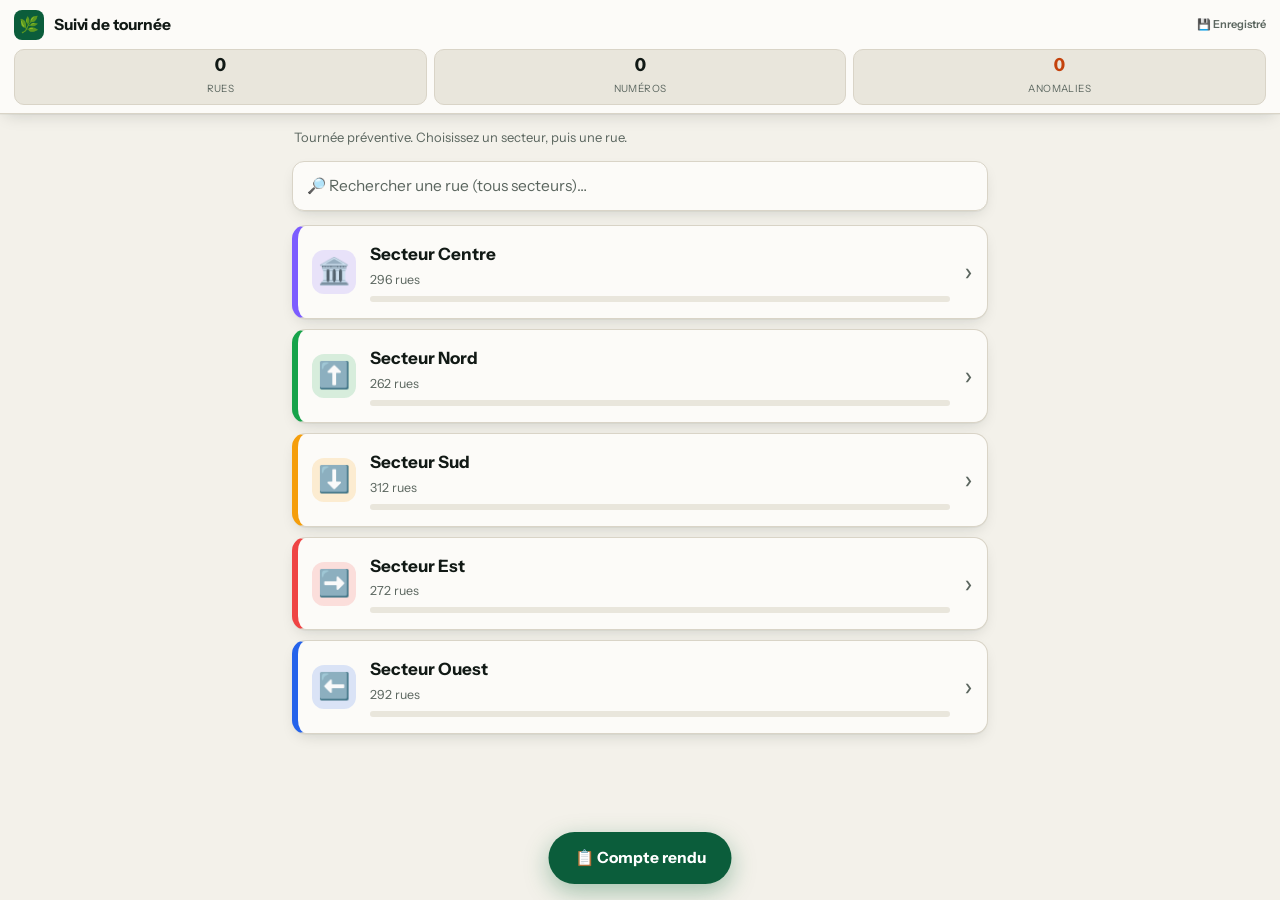
==== commit 31c877b4: "Audit 6 axes : fiabilité des données, GPS, paysage, accessibilité Données et hors ligne - Service wo" ====
--- a/brigade-verte-v3/suivi/index.html
+++ b/brigade-verte-v3/suivi/index.html
@@ -264,7 +264,7 @@
 
   <!-- VUE 1 : SECTEURS -->
   <section id="view-sectors" class="view active" aria-label="Choix du secteur">
-    <p class="hello">Match France / Maroc — dispositif préventif. Choisissez un secteur, puis une rue.</p>
+    <p class="hello">Tournée préventive. Choisissez un secteur, puis une rue.</p>
     <div class="search-wrap">
       <input id="globalSearch" class="search-input" type="search" placeholder="🔎 Rechercher une rue (tous secteurs)…" autocomplete="off" aria-label="Rechercher une rue">
       <div id="globalSuggest" class="suggest" hidden></div>
@@ -318,6 +318,10 @@
     <div class="agent-field">
       <label for="agentInput">Agent / équipage</label>
       <input id="agentInput" placeholder="Ex. : Brigade 2 — M. Dupont" autocomplete="off">
+    </div>
+    <div class="agent-field">
+      <label for="motifInput">Motif de la tournée <span style="text-transform:none;font-weight:600">(facultatif)</span></label>
+      <input id="motifInput" placeholder="Ex. : Match du soir — dispositif préventif" autocomplete="off" maxlength="120">
     </div>
 
     <div class="exports">
@@ -392,7 +396,7 @@
 
 // ── État + persistance (hors ligne) ──────────────────────────────────
 function fresh() {
-  return { agent: "", date: new Date().toISOString().slice(0, 10),
+  return { agent: "", motif: "", date: new Date().toISOString().slice(0, 10),
     startedAt: null, lastAt: null, streets: {} };
 }
 var state = fresh();
@@ -410,7 +414,7 @@
   if (!state.startedAt) state.startedAt = iso;
   state.lastAt = iso;
 }
-function resetAll() { var a = state.agent; state = fresh(); state.agent = a; save(); }
+function resetAll() { var a = state.agent, mo = state.motif; state = fresh(); state.agent = a; state.motif = mo; save(); }
 function streetState(name) {
   var d = state.streets[name];
   if (!d) { d = { fetched: false, nums: [], note: "", firstAt: null, lastAt: null }; state.streets[name] = d; }
@@ -530,7 +534,7 @@
 function renderReport(elm) {
   var m = buildModel(), s = m.stats, h = "";
   h += '<div class="doc-head"><h2>Compte rendu de tournée préventive</h2>' +
-    '<p class="doc-sub">Match France / Maroc (22 h 00) — dispositif classé à risque</p>' +
+    (state.motif ? '<p class="doc-sub">' + esc(state.motif) + '</p>' : '') +
     '<p class="doc-meta">' + esc(dateLong()) + (state.agent ? " · " + esc(state.agent) : "") + '</p></div>';
   h += '<div class="kpis">' +
     '<div class="kpi"><b>' + s.rues + '</b><span>rues contrôlées</span></div>' +
@@ -587,7 +591,7 @@
 function reportText() {
   var m = buildModel(), s = m.stats, L = [];
   L.push("COMPTE RENDU — TOURNÉE PRÉVENTIVE");
-  L.push("Match France / Maroc (22h00) — classé à risque");
+  if (state.motif) L.push(state.motif);
   L.push(dateLong() + (state.agent ? " · " + state.agent : ""));
   L.push("");
   L.push("Rues contrôlées : " + s.rues + " | Numéros : " + s.numsSeen + " | Anomalies : " + s.numsPb + " | Durée : " + s.duration);
@@ -921,6 +925,9 @@
   var agent = $("agentInput");
   agent.value = state.agent || "";
   agent.oninput = function () { state.agent = agent.value; saveSoon(); };
+  var motif = $("motifInput");
+  motif.value = state.motif || "";
+  motif.oninput = function () { state.motif = motif.value.trim(); saveSoon(); };
 
   $("resetBtn").onclick = function () {
     if (!confirm("Effacer toute la tournée en cours ?")) return;
